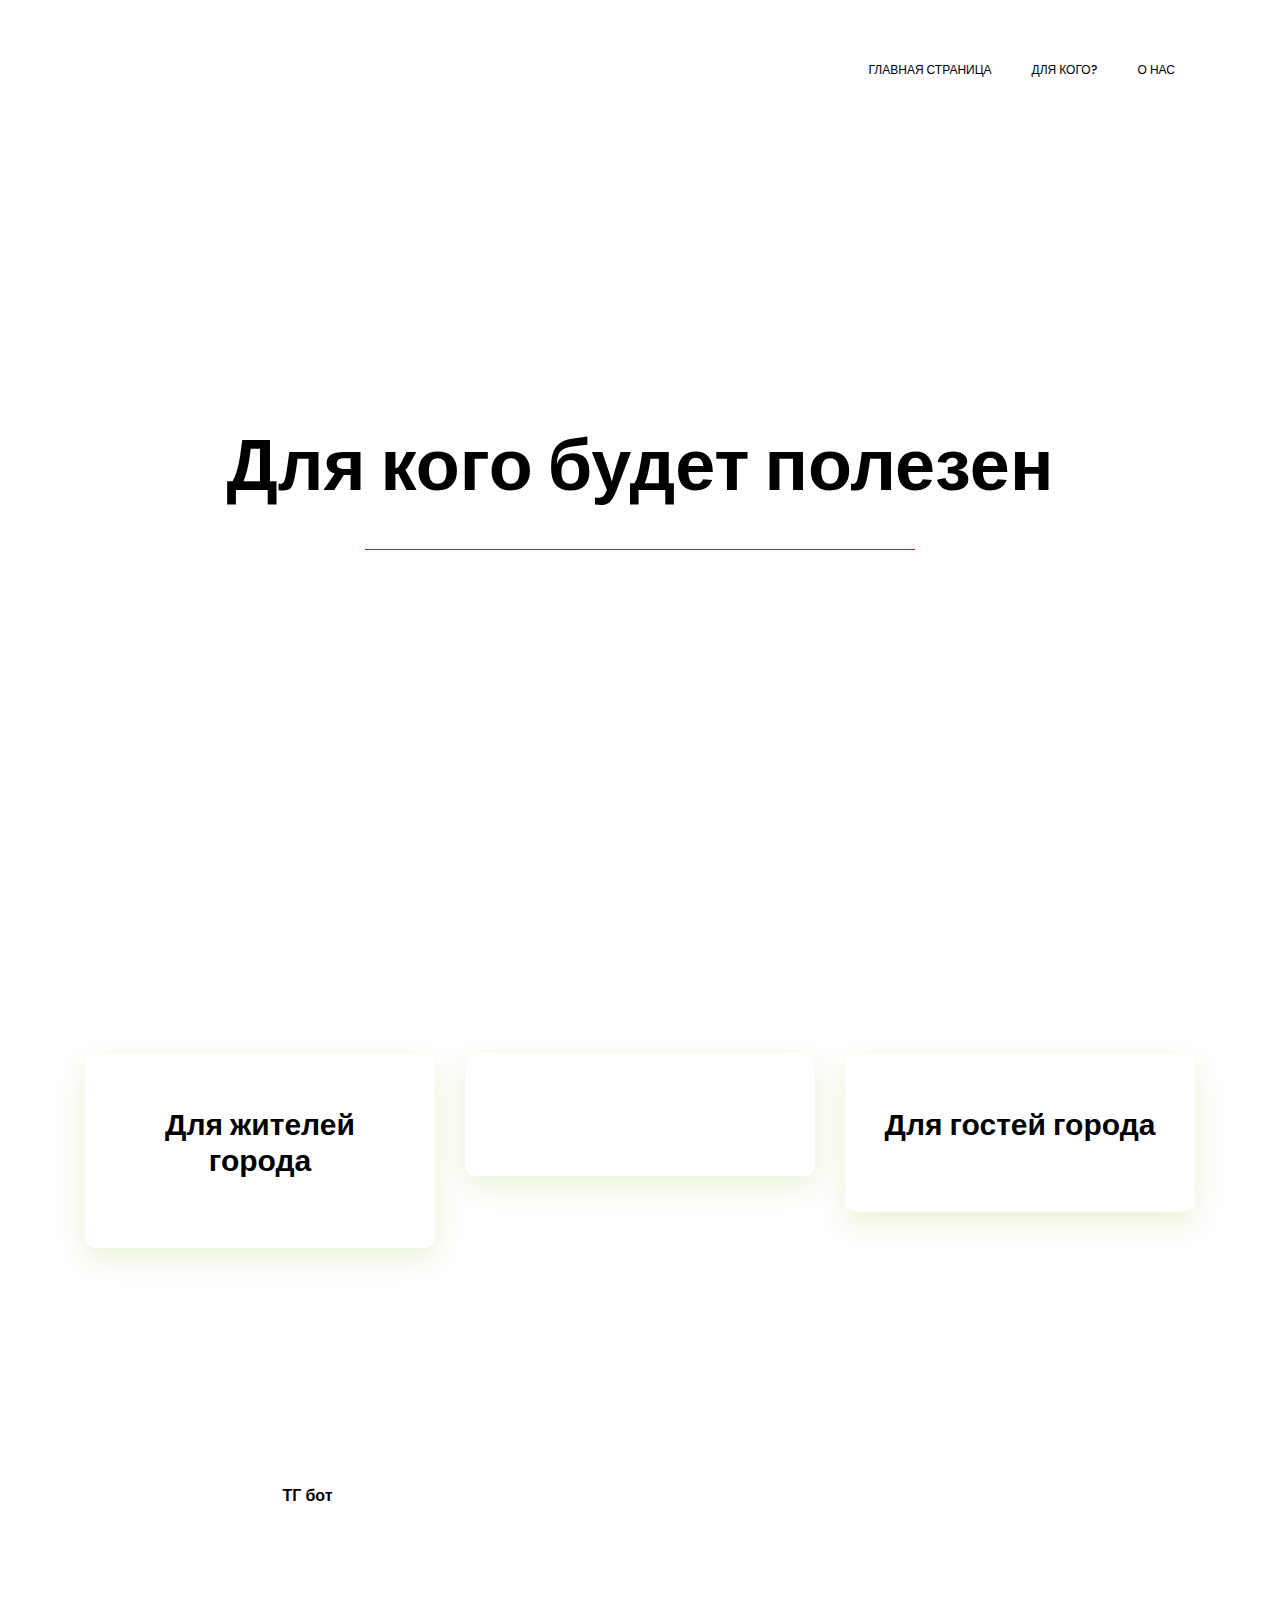
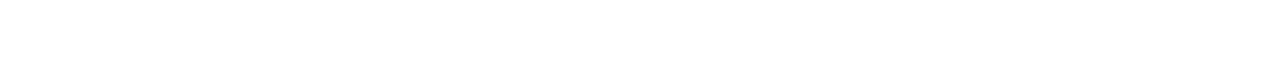
==== index2.html @ b38f9124 "Add files via upload" ====
<!DOCTYPE html>
	<html lang="zxx" class="no-js">
	<head>
		<meta name="viewport" content="width=device-width, initial-scale=1, shrink-to-fit=no">
		<link rel="shortcut icon" href="img/">
		<meta name="author" content="">
		<meta name="description" content="">
		<meta name="keywords" content="">
		<meta charset="UTF-8">
		<title></title>

		<link href="https://fonts.googleapis.com/css?family=Poppins:100,200,400,300,500,600,700" rel="stylesheet">
			<link rel="stylesheet" href="css/linearicons.css">
			<link rel="stylesheet" href="css/font-awesome.min.css">
			<link rel="stylesheet" href="css/bootstrap.css">
			<link rel="stylesheet" href="css/magnific-popup.css">
			<link rel="stylesheet" href="css/nice-select.css">					
			<link rel="stylesheet" href="css/animate.min.css">
			<link rel="stylesheet" href="css/owl.carousel.css">
			<link rel="stylesheet" href="css/main2.css">
		</head>
		
		<body>
			<div class="protfolio-wrap">

			<header class="default-header">
				<nav class="navbar navbar-expand-lg  navbar-light">
					<div class="container">
						  <h1></h1>
						  <button class="navbar-toggler" type="button" data-toggle="collapse" data-target="#navbarSupportedContent" aria-controls="navbarSupportedContent" aria-expanded="false" aria-label="Toggle navigation">
						    <span class="text-white lnr lnr-menu"></span>
						  </button>

						  <div class="collapse navbar-collapse justify-content-end align-items-center" id="navbarSupportedContent">
						    <ul class="navbar-nav">
								<li><a href="index.html">Главная страница</a></li>
								<li><a href="index2.html">Для кого?</a></li>
								<li><a href="index3.html">О нас</a></li>
						    </ul>
						  </div>						
					</div>
				</nav>
			</header>
				<section class="banner-area relative" id="home">	
					<div class="overlay overlay-bg"></div>
					<div class="container">
						<div class="row fullscreen d-flex align-items-center justify-content-center">
							<div class="banner-content col-lg-10">
								<h1>Для кого будет полезен</h1>
								<hr width="550px" color="text-white">
							</div>											
						</div>
					</div>
				</section>

				<section class="service-area section-gap relative" id="service">
					<div class="container"></div>	
				</section>

				<section class="services-area pb-100" >
					<div class="container">
						<div class="row">
							<div class="col-lg-4">
								<div class="single-service">
									<img class="img-fluid" src="img/" alt="">
									<h2>Для жителей города</h2><br>
									<p></p>
								</div>
							</div>
							<div class="col-lg-4">
								<div class="single-service">
									<img class="img-fluid" src="img/" alt="">
									<h2></h2><br>
									<p></p>
								</div>
							</div>
							<div class="col-lg-4">
								<div class="single-service">
									<img class="img-fluid" src="img/" alt="">
									<h2>Для гостей города</h2><br>
									<p></p>
								</div>
							</div>														
						</div>
					</div>	
				</section>

				<footer class="footer-area section-gap">
					<div class="container">
						<div class="row">
							<div class="col-lg-5 col-md-6 col-sm-6">
								<div class="single-footer-widget">
									<p></p><br>
									<h5><a href="">ТГ бот</a></h5>
								</div>
							</div>						
						</div>
					</div>
				</footer>	

			</div>
			<script src="js/vendor/jquery-2.2.4.min.js"></script>
			<script src="https://cdnjs.cloudflare.com/ajax/libs/popper.js/1.12.9/umd/popper.min.js" integrity="sha384-ApNbgh9B+Y1QKtv3Rn7W3mgPxhU9K/ScQsAP7hUibX39j7fakFPskvXusvfa0b4Q" crossorigin="anonymous"></script>
			<script src="js/vendor/bootstrap.min.js"></script>			
  			<script src="js/easing.min.js"></script>			
			<script src="js/jquery.ajaxchimp.min.js"></script>
			<script src="js/jquery.magnific-popup.min.js"></script>	
			<script src="js/owl.carousel.min.js"></script>			
			<script src="js/jquery.sticky.js"></script>			
			<script src="js/jquery.nice-select.min.js"></script>			
			<script src="js/parallax.min.js"></script>	
			<script src="js/mail-script.js"></script>
			<script src="js/isotope.pkgd.min.js"></script>	
			<script src="js/main.js"></script>	
		</body>
	</html>
---- css/linearicons.css ----
@font-face {
	font-family: 'Linearicons-Free';
	src:url('../fonts/Linearicons-Free.eot?w118d');
	src:url('../fonts/Linearicons-Free.eot?#iefixw118d') format('embedded-opentype'),
		url('../fonts/Linearicons-Free.woff2?w118d') format('woff2'),
		url('../fonts/Linearicons-Free.woff?w118d') format('woff'),
		url('../fonts/Linearicons-Free.ttf?w118d') format('truetype'),
		url('../fonts/Linearicons-Free.svg?w118d#Linearicons-Free') format('svg');
	font-weight: normal;
	font-style: normal;
}

.lnr {
	font-family: 'Linearicons-Free';
	speak: none;
	font-style: normal;
	font-weight: normal;
	font-variant: normal;
	text-transform: none;
	line-height: 1;

	/* Better Font Rendering =========== */
	-webkit-font-smoothing: antialiased;
	-moz-osx-font-smoothing: grayscale;
}

.lnr-home:before {
	content: "\e800";
}
.lnr-apartment:before {
	content: "\e801";
}
.lnr-pencil:before {
	content: "\e802";
}
.lnr-magic-wand:before {
	content: "\e803";
}
.lnr-drop:before {
	content: "\e804";
}
.lnr-lighter:before {
	content: "\e805";
}
.lnr-poop:before {
	content: "\e806";
}
.lnr-sun:before {
	content: "\e807";
}
.lnr-moon:before {
	content: "\e808";
}
.lnr-cloud:before {
	content: "\e809";
}
.lnr-cloud-upload:before {
	content: "\e80a";
}
.lnr-cloud-download:before {
	content: "\e80b";
}
.lnr-cloud-sync:before {
	content: "\e80c";
}
.lnr-cloud-check:before {
	content: "\e80d";
}
.lnr-database:before {
	content: "\e80e";
}
.lnr-lock:before {
	content: "\e80f";
}
.lnr-cog:before {
	content: "\e810";
}
.lnr-trash:before {
	content: "\e811";
}
.lnr-dice:before {
	content: "\e812";
}
.lnr-heart:before {
	content: "\e813";
}
.lnr-star:before {
	content: "\e814";
}
.lnr-star-half:before {
	content: "\e815";
}
.lnr-star-empty:before {
	content: "\e816";
}
.lnr-flag:before {
	content: "\e817";
}
.lnr-envelope:before {
	content: "\e818";
}
.lnr-paperclip:before {
	content: "\e819";
}
.lnr-inbox:before {
	content: "\e81a";
}
.lnr-eye:before {
	content: "\e81b";
}
.lnr-printer:before {
	content: "\e81c";
}
.lnr-file-empty:before {
	content: "\e81d";
}
.lnr-file-add:before {
	content: "\e81e";
}
.lnr-enter:before {
	content: "\e81f";
}
.lnr-exit:before {
	content: "\e820";
}
.lnr-graduation-hat:before {
	content: "\e821";
}
.lnr-license:before {
	content: "\e822";
}
.lnr-music-note:before {
	content: "\e823";
}
.lnr-film-play:before {
	content: "\e824";
}
.lnr-camera-video:before {
	content: "\e825";
}
.lnr-camera:before {
	content: "\e826";
}
.lnr-picture:before {
	content: "\e827";
}
.lnr-book:before {
	content: "\e828";
}
.lnr-bookmark:before {
	content: "\e829";
}
.lnr-user:before {
	content: "\e82a";
}
.lnr-users:before {
	content: "\e82b";
}
.lnr-shirt:before {
	content: "\e82c";
}
.lnr-store:before {
	content: "\e82d";
}
.lnr-cart:before {
	content: "\e82e";
}
.lnr-tag:before {
	content: "\e82f";
}
.lnr-phone-handset:before {
	content: "\e830";
}
.lnr-phone:before {
	content: "\e831";
}
.lnr-pushpin:before {
	content: "\e832";
}
.lnr-map-marker:before {
	content: "\e833";
}
.lnr-map:before {
	content: "\e834";
}
.lnr-location:before {
	content: "\e835";
}
.lnr-calendar-full:before {
	content: "\e836";
}
.lnr-keyboard:before {
	content: "\e837";
}
.lnr-spell-check:before {
	content: "\e838";
}
.lnr-screen:before {
	content: "\e839";
}
.lnr-smartphone:before {
	content: "\e83a";
}
.lnr-tablet:before {
	content: "\e83b";
}
.lnr-laptop:before {
	content: "\e83c";
}
.lnr-laptop-phone:before {
	content: "\e83d";
}
.lnr-power-switch:before {
	content: "\e83e";
}
.lnr-bubble:before {
	content: "\e83f";
}
.lnr-heart-pulse:before {
	content: "\e840";
}
.lnr-construction:before {
	content: "\e841";
}
.lnr-pie-chart:before {
	content: "\e842";
}
.lnr-chart-bars:before {
	content: "\e843";
}
.lnr-gift:before {
	content: "\e844";
}
.lnr-diamond:before {
	content: "\e845";
}
.lnr-linearicons:before {
	content: "\e846";
}
.lnr-dinner:before {
	content: "\e847";
}
.lnr-coffee-cup:before {
	content: "\e848";
}
.lnr-leaf:before {
	content: "\e849";
}
.lnr-paw:before {
	content: "\e84a";
}
.lnr-rocket:before {
	content: "\e84b";
}
.lnr-briefcase:before {
	content: "\e84c";
}
.lnr-bus:before {
	content: "\e84d";
}
.lnr-car:before {
	content: "\e84e";
}
.lnr-train:before {
	content: "\e84f";
}
.lnr-bicycle:before {
	content: "\e850";
}
.lnr-wheelchair:before {
	content: "\e851";
}
.lnr-select:before {
	content: "\e852";
}
.lnr-earth:before {
	content: "\e853";
}
.lnr-smile:before {
	content: "\e854";
}
.lnr-sad:before {
	content: "\e855";
}
.lnr-neutral:before {
	content: "\e856";
}
.lnr-mustache:before {
	content: "\e857";
}
.lnr-alarm:before {
	content: "\e858";
}
.lnr-bullhorn:before {
	content: "\e859";
}
.lnr-volume-high:before {
	content: "\e85a";
}
.lnr-volume-medium:before {
	content: "\e85b";
}
.lnr-volume-low:before {
	content: "\e85c";
}
.lnr-volume:before {
	content: "\e85d";
}
.lnr-mic:before {
	content: "\e85e";
}
.lnr-hourglass:before {
	content: "\e85f";
}
.lnr-undo:before {
	content: "\e860";
}
.lnr-redo:before {
	content: "\e861";
}
.lnr-sync:before {
	content: "\e862";
}
.lnr-history:before {
	content: "\e863";
}
.lnr-clock:before {
	content: "\e864";
}
.lnr-download:before {
	content: "\e865";
}
.lnr-upload:before {
	content: "\e866";
}
.lnr-enter-down:before {
	content: "\e867";
}
.lnr-exit-up:before {
	content: "\e868";
}
.lnr-bug:before {
	content: "\e869";
}
.lnr-code:before {
	content: "\e86a";
}
.lnr-link:before {
	content: "\e86b";
}
.lnr-unlink:before {
	content: "\e86c";
}
.lnr-thumbs-up:before {
	content: "\e86d";
}
.lnr-thumbs-down:before {
	content: "\e86e";
}
.lnr-magnifier:before {
	content: "\e86f";
}
.lnr-cross:before {
	content: "\e870";
}
.lnr-menu:before {
	content: "\e871";
}
.lnr-list:before {
	content: "\e872";
}
.lnr-chevron-up:before {
	content: "\e873";
}
.lnr-chevron-down:before {
	content: "\e874";
}
.lnr-chevron-left:before {
	content: "\e875";
}
.lnr-chevron-right:before {
	content: "\e876";
}
.lnr-arrow-up:before {
	content: "\e877";
}
.lnr-arrow-down:before {
	content: "\e878";
}
.lnr-arrow-left:before {
	content: "\e879";
}
.lnr-arrow-right:before {
	content: "\e87a";
}
.lnr-move:before {
	content: "\e87b";
}
.lnr-warning:before {
	content: "\e87c";
}
.lnr-question-circle:before {
	content: "\e87d";
}
.lnr-menu-circle:before {
	content: "\e87e";
}
.lnr-checkmark-circle:before {
	content: "\e87f";
}
.lnr-cross-circle:before {
	content: "\e880";
}
.lnr-plus-circle:before {
	content: "\e881";
}
.lnr-circle-minus:before {
	content: "\e882";
}
.lnr-arrow-up-circle:before {
	content: "\e883";
}
.lnr-arrow-down-circle:before {
	content: "\e884";
}
.lnr-arrow-left-circle:before {
	content: "\e885";
}
.lnr-arrow-right-circle:before {
	content: "\e886";
}
.lnr-chevron-up-circle:before {
	content: "\e887";
}
.lnr-chevron-down-circle:before {
	content: "\e888";
}
.lnr-chevron-left-circle:before {
	content: "\e889";
}
.lnr-chevron-right-circle:before {
	content: "\e88a";
}
.lnr-crop:before {
	content: "\e88b";
}
.lnr-frame-expand:before {
	content: "\e88c";
}
.lnr-frame-contract:before {
	content: "\e88d";
}
.lnr-layers:before {
	content: "\e88e";
}
.lnr-funnel:before {
	content: "\e88f";
}
.lnr-text-format:before {
	content: "\e890";
}
.lnr-text-format-remove:before {
	content: "\e891";
}
.lnr-text-size:before {
	content: "\e892";
}
.lnr-bold:before {
	content: "\e893";
}
.lnr-italic:before {
	content: "\e894";
}
.lnr-underline:before {
	content: "\e895";
}
.lnr-strikethrough:before {
	content: "\e896";
}
.lnr-highlight:before {
	content: "\e897";
}
.lnr-text-align-left:before {
	content: "\e898";
}
.lnr-text-align-center:before {
	content: "\e899";
}
.lnr-text-align-right:before {
	content: "\e89a";
}
.lnr-text-align-justify:before {
	content: "\e89b";
}
.lnr-line-spacing:before {
	content: "\e89c";
}
.lnr-indent-increase:before {
	content: "\e89d";
}
.lnr-indent-decrease:before {
	content: "\e89e";
}
.lnr-pilcrow:before {
	content: "\e89f";
}
.lnr-direction-ltr:before {
	content: "\e8a0";
}
.lnr-direction-rtl:before {
	content: "\e8a1";
}
.lnr-page-break:before {
	content: "\e8a2";
}
.lnr-sort-alpha-asc:before {
	content: "\e8a3";
}
.lnr-sort-amount-asc:before {
	content: "\e8a4";
}
.lnr-hand:before {
	content: "\e8a5";
}
.lnr-pointer-up:before {
	content: "\e8a6";
}
.lnr-pointer-right:before {
	content: "\e8a7";
}
.lnr-pointer-down:before {
	content: "\e8a8";
}
.lnr-pointer-left:before {
	content: "\e8a9";
}
---- css/nice-select.css ----
.nice-select {
  -webkit-tap-highlight-color: transparent;
  background-color: #fff;
  border-radius: 5px;
  border: solid 1px #e8e8e8;
  box-sizing: border-box;
  clear: both;
  cursor: pointer;
  display: block;
  float: left;
  font-family: inherit;
  font-size: 14px;
  font-weight: normal;
  height: 42px;
  line-height: 40px;
  outline: none;
  padding-left: 18px;
  padding-right: 30px;
  position: relative;
  text-align: left !important;
  -webkit-transition: all 0.2s ease-in-out;
  transition: all 0.2s ease-in-out;
  -webkit-user-select: none;
     -moz-user-select: none;
      -ms-user-select: none;
          user-select: none;
  white-space: nowrap;
  width: auto; }
  .nice-select:hover {
    border-color: #dbdbdb; }
  .nice-select:active, .nice-select.open, .nice-select:focus {
    border-color: #999; }
  .nice-select:after {
    border-bottom: 2px solid #999;
    border-right: 2px solid #999;
    content: '';
    display: block;
    height: 5px;
    margin-top: -4px;
    pointer-events: none;
    position: absolute;
    right: 12px;
    top: 50%;
    -webkit-transform-origin: 66% 66%;
        -ms-transform-origin: 66% 66%;
            transform-origin: 66% 66%;
    -webkit-transform: rotate(45deg);
        -ms-transform: rotate(45deg);
            transform: rotate(45deg);
    -webkit-transition: all 0.15s ease-in-out;
    transition: all 0.15s ease-in-out;
    width: 5px; }
  .nice-select.open:after {
    -webkit-transform: rotate(-135deg);
        -ms-transform: rotate(-135deg);
            transform: rotate(-135deg); }
  .nice-select.open .list {
    opacity: 1;
    pointer-events: auto;
    -webkit-transform: scale(1) translateY(0);
        -ms-transform: scale(1) translateY(0);
            transform: scale(1) translateY(0); }
  .nice-select.disabled {
    border-color: #ededed;
    color: #999;
    pointer-events: none; }
    .nice-select.disabled:after {
      border-color: #cccccc; }
  .nice-select.wide {
    width: 100%; }
    .nice-select.wide .list {
      left: 0 !important;
      right: 0 !important; }
  .nice-select.right {
    float: right; }
    .nice-select.right .list {
      left: auto;
      right: 0; }
  .nice-select.small {
    font-size: 12px;
    height: 36px;
    line-height: 34px; }
    .nice-select.small:after {
      height: 4px;
      width: 4px; }
    .nice-select.small .option {
      line-height: 34px;
      min-height: 34px; }
  .nice-select .list {
    background-color: #fff;
    border-radius: 5px;
    box-shadow: 0 0 0 1px rgba(68, 68, 68, 0.11);
    box-sizing: border-box;
    margin-top: 4px;
    opacity: 0;
    overflow: hidden;
    padding: 0;
    pointer-events: none;
    position: absolute;
    top: 100%;
    left: 0;
    -webkit-transform-origin: 50% 0;
        -ms-transform-origin: 50% 0;
            transform-origin: 50% 0;
    -webkit-transform: scale(0.75) translateY(-21px);
        -ms-transform: scale(0.75) translateY(-21px);
            transform: scale(0.75) translateY(-21px);
    -webkit-transition: all 0.2s cubic-bezier(0.5, 0, 0, 1.25), opacity 0.15s ease-out;
    transition: all 0.2s cubic-bezier(0.5, 0, 0, 1.25), opacity 0.15s ease-out;
    z-index: 9; }
    .nice-select .list:hover .option:not(:hover) {
      background-color: transparent !important; }
  .nice-select .option {
    cursor: pointer;
    font-weight: 400;
    line-height: 40px;
    list-style: none;
    min-height: 40px;
    outline: none;
    padding-left: 18px;
    padding-right: 29px;
    text-align: left;
    -webkit-transition: all 0.2s;
    transition: all 0.2s; }
    .nice-select .option:hover, .nice-select .option.focus, .nice-select .option.selected.focus {
      background-color: #f6f6f6; }
    .nice-select .option.selected {
      font-weight: bold; }
    .nice-select .option.disabled {
      background-color: transparent;
      color: #999;
      cursor: default; }

.no-csspointerevents .nice-select .list {
  display: none; }

.no-csspointerevents .nice-select.open .list {
  display: block; }
---- css/main2.css ----
::-moz-selection {
    /* Code for Firefox */
    background-color: #8ab92d;
    color: #fff;
  }
  
  ::selection {
    background-color: #8ab92d;
    color: #fff;
  }
  
  ::-webkit-input-placeholder {
    /* WebKit, Blink, Edge */
    color: #777777;
    font-weight: 300;
  }
  
  :-moz-placeholder {
    /* Mozilla Firefox 4 to 18 */
    color: #777777;
    opacity: 1;
    font-weight: 300;
  }
  
  ::-moz-placeholder {
    /* Mozilla Firefox 19+ */
    color: #777777;
    opacity: 1;
    font-weight: 300;
  }
  
  :-ms-input-placeholder {
    /* Internet Explorer 10-11 */
    color: #777777;
    font-weight: 300;
  }
  
  ::-ms-input-placeholder {
    /* Microsoft Edge */
    color: #777777;
    font-weight: 300;
  }
  
  body {
    color: #777777;
    font-family: "Poppins", sans-serif;
    font-size: 14px;
    font-weight: 300;
    line-height: 1.625em;
    position: relative;
  }
  
  ol, ul {
    margin: 0;
    padding: 0;
    list-style: none;
  }
  
  select {
    display: block;
  }
  
  figure {
    margin: 0;
  }
  
  a {
    -webkit-transition: all 0.3s ease 0s;
    -moz-transition: all 0.3s ease 0s;
    -o-transition: all 0.3s ease 0s;
    transition: all 0.3s ease 0s;
  }
  
  iframe {
    border: 0;
  }
  
  a, a:focus, a:hover {
    text-decoration: none;
    outline: 0;
  }
  
  .btn.active.focus,
  .btn.active:focus,
  .btn.focus,
  .btn.focus:active,
  .btn:active:focus,
  .btn:focus {
    text-decoration: none;
    outline: 0;
  }
  
  .card-panel {
    margin: 0;
    padding: 60px;
  }
  
  /**
   *  Typography
   *
   **/
  .btn i, .btn-large i, .btn-floating i, .btn-large i, .btn-flat i {
    font-size: 1em;
    line-height: inherit;
  }
  
  .gray-bg {
    background: #f9f9ff;
  }
  h1{
    font-family: "Poppins", sans-serif;
    color: #000000;
    line-height: 1.2em !important;
    margin-bottom: 0;
    margin-top: 0;
    font-weight: 600;
  }
  h2, h3,
  h4, h5, h6 {
    font-family: "Poppins", sans-serif;
    color: #000000;
    line-height: 1.2em !important;
    margin-bottom: 0;
    margin-top: 0;
    font-weight: 600;
  }
  
  .h1, .h2, .h3,
  .h4, .h5, .h6 {
    margin-bottom: 0;
    margin-top: 0;
    font-family: "Poppins", sans-serif;
    font-weight: 600;
    color: #222222;
  }
  
  h1, .h1 {
    font-size: 36px;
  }
  
  h2, .h2 {
    font-size: 30px;
  }
  
  h3, .h3 {
    font-size: 24px;
  }
  
  h4, .h4 {
    font-size: 18px;
  }
  
  h5, .h5 {
    font-size: 16px;
  }
  
  h6, .h6 {
    font-size: 14px;
    color: #222222;
  }
  
  td, th {
    border-radius: 0px;
  }
  
  /**
   * For modern browsers
   * 1. The space content is one way to avoid an Opera bug when the
   *    contenteditable attribute is included anywhere else in the document.
   *    Otherwise it causes space to appear at the top and bottom of elements
   *    that are clearfixed.
   * 2. The use of `table` rather than `block` is only necessary if using
   *    `:before` to contain the top-margins of child elements.
   */
  .clear::before, .clear::after {
    content: " ";
    display: table;
  }
  
  .clear::after {
    clear: both;
  }
  
  .fz-11 {
    font-size: 11px;
  }
  
  .fz-12 {
    font-size: 12px;
  }
  
  .fz-13 {
    font-size: 13px;
  }
  
  .fz-14 {
    font-size: 14px;
  }
  
  .fz-15 {
    font-size: 15px;
  }
  
  .fz-16 {
    font-size: 16px;
  }
  
  .fz-18 {
    font-size: 18px;
  }
  
  .fz-30 {
    font-size: 30px;
  }
  
  .fz-48 {
    font-size: 48px !important;
  }
  
  .fw100 {
    font-weight: 100;
  }
  
  .fw300 {
    font-weight: 300;
  }
  
  .fw400 {
    font-weight: 400 !important;
  }
  
  .fw500 {
    font-weight: 500;
  }
  
  .f700 {
    font-weight: 700;
  }
  
  .fsi {
    font-style: italic;
  }
  
  .mt-10 {
    margin-top: 10px;
  }
  
  .mt-15 {
    margin-top: 15px;
  }
  
  .mt-20 {
    margin-top: 20px;
  }
  
  .mt-25 {
    margin-top: 25px;
  }
  
  .mt-30 {
    margin-top: 30px;
  }
  
  .mt-35 {
    margin-top: 35px;
  }
  
  .mt-40 {
    margin-top: 40px;
  }
  
  .mt-50 {
    margin-top: 50px;
  }
  
  .mt-60 {
    margin-top: 60px;
  }
  
  .mt-70 {
    margin-top: 70px;
  }
  
  .mt-80 {
    margin-top: 80px;
  }
  
  .mt-100 {
    margin-top: 100px;
  }
  
  .mt-120 {
    margin-top: 120px;
  }
  
  .mt-150 {
    margin-top: 150px;
  }
  
  .ml-0 {
    margin-left: 0 !important;
  }
  
  .ml-5 {
    margin-left: 5px !important;
  }
  
  .ml-10 {
    margin-left: 10px;
  }
  
  .ml-15 {
    margin-left: 15px;
  }
  
  .ml-20 {
    margin-left: 20px;
  }
  
  .ml-30 {
    margin-left: 30px;
  }
  
  .ml-50 {
    margin-left: 50px;
  }
  
  .mr-0 {
    margin-right: 0 !important;
  }
  
  .mr-5 {
    margin-right: 5px !important;
  }
  
  .mr-15 {
    margin-right: 15px;
  }
  
  .mr-10 {
    margin-right: 10px;
  }
  
  .mr-20 {
    margin-right: 20px;
  }
  
  .mr-30 {
    margin-right: 30px;
  }
  
  .mr-50 {
    margin-right: 50px;
  }
  
  .mb-0 {
    margin-bottom: 0px;
  }
  
  .mb-0-i {
    margin-bottom: 0px !important;
  }
  
  .mb-5 {
    margin-bottom: 5px;
  }
  
  .mb-10 {
    color: #000;
    margin-bottom: 10px;
  }
  
  .mb-15 {
    margin-bottom: 15px;
  }
  
  .mb-20 {
    margin-bottom: 20px;
  }
  
  .mb-25 {
    margin-bottom: 25px;
  }
  
  .mb-30 {
    margin-bottom: 30px;
  }
  
  .mb-40 {
    margin-bottom: 40px;
  }
  
  .mb-50 {
    margin-bottom: 50px;
  }
  
  .mb-60 {
    margin-bottom: 60px;
  }
  
  .mb-70 {
    margin-bottom: 70px;
  }
  
  .mb-80 {
    margin-bottom: 80px;
  }
  
  .mb-90 {
    margin-bottom: 90px;
  }
  
  .mb-100 {
    margin-bottom: 100px;
  }
  
  .pt-0 {
    padding-top: 0px;
  }
  
  .pt-10 {
    padding-top: 10px;
  }
  
  .pt-15 {
    padding-top: 15px;
  }
  
  .pt-20 {
    padding-top: 20px;
  }
  
  .pt-25 {
    padding-top: 25px;
  }
  
  .pt-30 {
    padding-top: 30px;
  }
  
  .pt-40 {
    padding-top: 40px;
  }
  
  .pt-50 {
    padding-top: 50px;
  }
  
  .pt-60 {
    padding-top: 60px;
  }
  
  .pt-70 {
    padding-top: 70px;
  }
  
  .pt-80 {
    padding-top: 80px;
  }
  
  .pt-90 {
    padding-top: 90px;
  }
  
  .pt-100 {
    padding-top: 100px;
  }
  
  .pt-120 {
    padding-top: 120px;
  }
  
  .pt-150 {
    padding-top: 150px;
  }
  
  .pt-170 {
    padding-top: 170px;
  }
  
  .pb-0 {
    padding-bottom: 0px;
  }
  
  .pb-10 {
    padding-bottom: 10px;
  }
  
  .pb-15 {
    padding-bottom: 15px;
  }
  
  .pb-20 {
    padding-bottom: 20px;
  }
  
  .pb-25 {
    padding-bottom: 25px;
  }
  
  .pb-30 {
    padding-bottom: 30px;
  }
  
  .pb-40 {
    padding-bottom: 40px;
  }
  
  .pb-50 {
    padding-bottom: 50px;
  }
  
  .pb-60 {
    padding-bottom: 60px;
  }
  
  .pb-70 {
    padding-bottom: 70px;
  }
  
  .pb-80 {
    padding-bottom: 80px;
  }
  
  .pb-90 {
    padding-bottom: 90px;
  }
  
  .pb-100 {
    padding-bottom: 100px;
  }
  
  .pb-120 {
    padding-bottom: 120px;
  }
  
  .pb-150 {
    padding-bottom: 150px;
  }
  
  .pr-30 {
    padding-right: 30px;
  }
  
  .pl-30 {
    padding-left: 30px;
  }
  
  .pl-90 {
    padding-left: 90px;
  }
  
  .p-40 {
    padding: 40px;
  }
  
  .float-left {
    float: left;
  }
  
  .float-right {
    float: right;
  }
  
  .text-italic {
    font-style: italic;
  }
  
  .text-white {
    color: #fff;
  }
  
  .text-black {
    color: #000;
  }
  
  .transition {
    -webkit-transition: all 0.3s ease 0s;
    -moz-transition: all 0.3s ease 0s;
    -o-transition: all 0.3s ease 0s;
    transition: all 0.3s ease 0s;
  }
  
  .section-full {
    padding: 100px 0;
  }
  
  .section-half {
    padding: 75px 0;
  }
  
  .text-center {
    text-align: center;
  }
  
  .text-left {
    text-align: left;
  }
  
  .text-rigth {
    text-align: right;
  }
  
  .flex {
    display: -webkit-box;
    display: -webkit-flex;
    display: -moz-flex;
    display: -ms-flexbox;
    display: flex;
  }
  
  .inline-flex {
    display: -webkit-inline-box;
    display: -webkit-inline-flex;
    display: -moz-inline-flex;
    display: -ms-inline-flexbox;
    display: inline-flex;
  }
  
  .flex-grow {
    -webkit-box-flex: 1;
    -webkit-flex-grow: 1;
    -moz-flex-grow: 1;
    -ms-flex-positive: 1;
    flex-grow: 1;
  }
  
  .flex-wrap {
    -webkit-flex-wrap: wrap;
    -moz-flex-wrap: wrap;
    -ms-flex-wrap: wrap;
    flex-wrap: wrap;
  }
  
  .flex-left {
    -webkit-box-pack: start;
    -ms-flex-pack: start;
    -webkit-justify-content: flex-start;
    -moz-justify-content: flex-start;
    justify-content: flex-start;
  }
  
  .flex-middle {
    -webkit-box-align: center;
    -ms-flex-align: center;
    -webkit-align-items: center;
    -moz-align-items: center;
    align-items: center;
  }
  
  .flex-right {
    -webkit-box-pack: end;
    -ms-flex-pack: end;
    -webkit-justify-content: flex-end;
    -moz-justify-content: flex-end;
    justify-content: flex-end;
  }
  
  .flex-top {
    -webkit-align-self: flex-start;
    -moz-align-self: flex-start;
    -ms-flex-item-align: start;
    align-self: flex-start;
  }
  
  .flex-center {
    -webkit-box-pack: center;
    -ms-flex-pack: center;
    -webkit-justify-content: center;
    -moz-justify-content: center;
    justify-content: center;
  }
  
  .flex-bottom {
    -webkit-align-self: flex-end;
    -moz-align-self: flex-end;
    -ms-flex-item-align: end;
    align-self: flex-end;
  }
  
  .space-between {
    -webkit-box-pack: justify;
    -ms-flex-pack: justify;
    -webkit-justify-content: space-between;
    -moz-justify-content: space-between;
    justify-content: space-between;
  }
  
  .space-around {
    -ms-flex-pack: distribute;
    -webkit-justify-content: space-around;
    -moz-justify-content: space-around;
    justify-content: space-around;
  }
  
  .flex-column {
    -webkit-box-direction: normal;
    -webkit-box-orient: vertical;
    -webkit-flex-direction: column;
    -moz-flex-direction: column;
    -ms-flex-direction: column;
    flex-direction: column;
  }
  
  .flex-cell {
    display: -webkit-box;
    display: -webkit-flex;
    display: -moz-flex;
    display: -ms-flexbox;
    display: flex;
    -webkit-box-flex: 1;
    -webkit-flex-grow: 1;
    -moz-flex-grow: 1;
    -ms-flex-positive: 1;
    flex-grow: 1;
  }
  
  .display-table {
    display: table;
  }
  
  .light {
    color: #fff;
  }
  
  .dark {
    color: #222;
  }
  
  .relative {
    position: relative;
  }
  
  .overflow-hidden {
    overflow: hidden;
  }
  
  .overlay {
    position: absolute;
    left: 0;
    right: 0;
    top: 0;
    bottom: 0;
  }
  
  .container.fullwidth {
    width: 100%;
  }
  
  .container.no-padding {
    padding-left: 0;
    padding-right: 0;
  }
  
  .no-padding {
    padding: 0;
  }
  
  .section-bg {
    background: #f9fafc;
  }
  
  @media (max-width: 767px) {
    .no-flex-xs {
      display: block !important;
    }
  }
  
  .row.no-margin {
    margin-left: 0;
    margin-right: 0;
  }
  
  .sample-text-area {
    background: #fff;
    padding: 100px 0 70px 0;
  }
  
  .text-heading {
    margin-bottom: 30px;
    font-size: 24px;
  }
  
  b, sup, sub, u, del {
    color: #8ab92d;
  }
  
  h1 {
    font-size: 36px;
  }
  
  h2 {
    font-size: 30px;
  }
  
  h3 {
    font-size: 24px;
  }
  
  h4 {
    font-size: 18px;
  }
  
  h5 {
    font-size: 16px;
  }
  
  h6 {
    font-size: 18px;
  }
  
  h1, h2, h3, h4, h5, h6 {
    line-height: 1.5em;
  }
  
  .typography h1, .typography h2, .typography h3, .typography h4, .typography h5, .typography h6 {
    color: #777777;
  }
  
  .button-area {
    background: #fff;
  }
  
  .button-area .border-top-generic {
    padding: 70px 15px;
    border-top: 1px dotted #eee;
  }
  
  .button-group-area .genric-btn {
    margin-right: 10px;
    margin-top: 10px;
  }
  
  .button-group-area .genric-btn:last-child {
    margin-right: 0;
  }
  
  .genric-btn {
    display: inline-block;
    outline: none;
    line-height: 40px;
    padding: 0 30px;
    font-size: .8em;
    text-align: center;
    text-decoration: none;
    font-weight: 500;
    cursor: pointer;
    -webkit-transition: all 0.3s ease 0s;
    -moz-transition: all 0.3s ease 0s;
    -o-transition: all 0.3s ease 0s;
    transition: all 0.3s ease 0s;
  }
  
  .genric-btn:focus {
    outline: none;
  }
  
  .genric-btn.e-large {
    padding: 0 40px;
    line-height: 50px;
  }
  
  .genric-btn.large {
    line-height: 45px;
  }
  
  .genric-btn.medium {
    line-height: 30px;
  }
  
  .genric-btn.small {
    line-height: 25px;
  }
  
  .genric-btn.radius {
    border-radius: 3px;
  }
  
  .genric-btn.circle {
    border-radius: 20px;
  }
  
  .genric-btn.arrow {
    display: -webkit-inline-box;
    display: -ms-inline-flexbox;
    display: inline-flex;
    -webkit-box-align: center;
    -ms-flex-align: center;
    align-items: center;
  }
  
  .genric-btn.arrow span {
    margin-left: 10px;
  }
  
  .genric-btn.default {
    color: #222222;
    background: #f9f9ff;
    border: 1px solid transparent;
  }
  
  .genric-btn.default:hover {
    border: 1px solid #f9f9ff;
    background: #fff;
  }
  
  .genric-btn.default-border {
    border: 1px solid #f9f9ff;
    background: #fff;
  }
  
  .genric-btn.default-border:hover {
    color: #222222;
    background: #f9f9ff;
    border: 1px solid transparent;
  }
  
  .genric-btn.primary {
    color: #fff;
    background: #8ab92d;
    border: 1px solid transparent;
  }
  
  .genric-btn.primary:hover {
    color: #8ab92d;
    border: 1px solid #8ab92d;
    background: #fff;
  }
  
  .genric-btn.primary-border {
    color: #8ab92d;
    border: 1px solid #8ab92d;
    background: #fff;
  }
  
  .genric-btn.primary-border:hover {
    color: #fff;
    background: #8ab92d;
    border: 1px solid transparent;
  }
  
  .genric-btn.success {
    color: #fff;
    background: #4cd3e3;
    border: 1px solid transparent;
  }
  
  .genric-btn.success:hover {
    color: #4cd3e3;
    border: 1px solid #4cd3e3;
    background: #fff;
  }
  
  .genric-btn.success-border {
    color: #4cd3e3;
    border: 1px solid #4cd3e3;
    background: #fff;
  }
  
  .genric-btn.success-border:hover {
    color: #fff;
    background: #4cd3e3;
    border: 1px solid transparent;
  }
  
  .genric-btn.info {
    color: #fff;
    background: #38a4ff;
    border: 1px solid transparent;
  }
  
  .genric-btn.info:hover {
    color: #38a4ff;
    border: 1px solid #38a4ff;
    background: #fff;
  }
  
  .genric-btn.info-border {
    color: #38a4ff;
    border: 1px solid #38a4ff;
    background: #fff;
  }
  
  .genric-btn.info-border:hover {
    color: #fff;
    background: #38a4ff;
    border: 1px solid transparent;
  }
  
  .genric-btn.warning {
    color: #fff;
    background: #f4e700;
    border: 1px solid transparent;
  }
  
  .genric-btn.warning:hover {
    color: #f4e700;
    border: 1px solid #f4e700;
    background: #fff;
  }
  
  .genric-btn.warning-border {
    color: #f4e700;
    border: 1px solid #f4e700;
    background: #fff;
  }
  
  .genric-btn.warning-border:hover {
    color: #fff;
    background: #f4e700;
    border: 1px solid transparent;
  }
  
  .genric-btn.danger {
    color: #fff;
    background: #f44a40;
    border: 1px solid transparent;
  }
  
  .genric-btn.danger:hover {
    color: #f44a40;
    border: 1px solid #f44a40;
    background: #fff;
  }
  
  .genric-btn.danger-border {
    color: #f44a40;
    border: 1px solid #f44a40;
    background: #fff;
  }
  
  .genric-btn.danger-border:hover {
    color: #fff;
    background: #f44a40;
    border: 1px solid transparent;
  }
  
  .genric-btn.link {
    color: #222222;
    background: #f9f9ff;
    text-decoration: underline;
    border: 1px solid transparent;
  }
  
  .genric-btn.link:hover {
    color: #222222;
    border: 1px solid #f9f9ff;
    background: #fff;
  }
  
  .genric-btn.link-border {
    color: #222222;
    border: 1px solid #f9f9ff;
    background: #fff;
    text-decoration: underline;
  }
  
  .genric-btn.link-border:hover {
    color: #222222;
    background: #f9f9ff;
    border: 1px solid transparent;
  }
  
  .genric-btn.disable {
    color: #222222, 0.3;
    background: #f9f9ff;
    border: 1px solid transparent;
    cursor: not-allowed;
  }
  
  .generic-blockquote {
    padding: 30px 50px 30px 30px;
    background: #f9f9ff;
    border-left: 2px solid #5f5f5f;
  }
  
  @media (max-width: 990px) {
    .progress-table-wrap {
      overflow-x: scroll;
    }
  }
  
  .progress-table {
    background: #f9f9ff;
    padding: 15px 0px 30px 0px;
    min-width: 800px;
  }
  
  .progress-table .serial {
    width: 11.83%;
    padding-left: 30px;
  }
  
  .progress-table .country {
    width: 28.07%;
  }
  
  .progress-table .visit {
    width: 19.74%;
  }
  
  .progress-table .percentage {
    width: 40.36%;
    padding-right: 50px;
  }
  
  .progress-table .table-head {
    display: flex;
  }
  
  .progress-table .table-head .serial, .progress-table .table-head .country, .progress-table .table-head .visit, .progress-table .table-head .percentage {
    color: #222222;
    line-height: 40px;
    text-transform: uppercase;
    font-weight: 500;
  }
  
  .progress-table .table-row {
    padding: 15px 0;
    border-top: 1px solid #edf3fd;
    display: flex;
  }
  
  .progress-table .table-row .serial, .progress-table .table-row .country, .progress-table .table-row .visit, .progress-table .table-row .percentage {
    display: flex;
    align-items: center;
  }
  
  .progress-table .table-row .country img {
    margin-right: 15px;
  }
  
  .progress-table .table-row .percentage .progress {
    width: 80%;
    border-radius: 0px;
    background: transparent;
  }
  
  .progress-table .table-row .percentage .progress .progress-bar {
    height: 5px;
    line-height: 5px;
  }
  
  .progress-table .table-row .percentage .progress .progress-bar.color-1 {
    background-color: #6382e6;
  }
  
  .progress-table .table-row .percentage .progress .progress-bar.color-2 {
    background-color: #e66686;
  }
  
  .progress-table .table-row .percentage .progress .progress-bar.color-3 {
    background-color: #f09359;
  }
  
  .progress-table .table-row .percentage .progress .progress-bar.color-4 {
    background-color: #73fbaf;
  }
  
  .progress-table .table-row .percentage .progress .progress-bar.color-5 {
    background-color: #73fbaf;
  }
  
  .progress-table .table-row .percentage .progress .progress-bar.color-6 {
    background-color: #6382e6;
  }
  
  .progress-table .table-row .percentage .progress .progress-bar.color-7 {
    background-color: #a367e7;
  }
  
  .progress-table .table-row .percentage .progress .progress-bar.color-8 {
    background-color: #e66686;
  }
  
  .single-gallery-image {
    margin-top: 30px;
    background-repeat: no-repeat !important;
    background-position: center center !important;
    background-size: cover !important;
    height: 200px;
  }
  
  .list-style {
    width: 14px;
    height: 14px;
  }
  
  .unordered-list li {
    position: relative;
    padding-left: 30px;
    line-height: 1.82em !important;
  }
  
  .unordered-list li:before {
    content: "";
    position: absolute;
    width: 14px;
    height: 14px;
    border: 3px solid #383837;
    background: #fff;
    top: 4px;
    left: 0;
    border-radius: 50%;
  }
  
  .ordered-list {
    margin-left: 30px;
  }
  
  .ordered-list li {
    list-style-type: decimal-leading-zero;
    color: #4d4e4d;
    font-weight: 500;
    line-height: 1.82em !important;
  }
  
  .ordered-list li span {
    font-weight: 300;
    color: #777777;
  }
  
  .ordered-list-alpha li {
    margin-left: 30px;
    list-style-type: lower-alpha;
    color: #4f4f4f;
    font-weight: 500;
    line-height: 1.82em !important;
  }
  
  .ordered-list-alpha li span {
    font-weight: 300;
    color: #777777;
  }
  
  .ordered-list-roman li {
    margin-left: 30px;
    list-style-type: lower-roman;
    color: #515151;
    font-weight: 500;
    line-height: 1.82em !important;
  }
  
  .ordered-list-roman li span {
    font-weight: 300;
    color: #777777;
  }
  
  .single-input {
    display: block;
    width: 100%;
    line-height: 40px;
    border: none;
    outline: none;
    background: #f9f9ff;
    padding: 0 20px;
  }
  
  .single-input:focus {
    outline: none;
  }
  
  .input-group-icon {
    position: relative;
  }
  
  .input-group-icon .icon {
    position: absolute;
    left: 20px;
    top: 0;
    line-height: 40px;
    z-index: 3;
  }
  
  .input-group-icon .icon i {
    color: #797979;
  }
  
  .input-group-icon .single-input {
    padding-left: 45px;
  }
  
  .single-textarea {
    display: block;
    width: 100%;
    line-height: 40px;
    border: none;
    outline: none;
    background: #f9f9ff;
    padding: 0 20px;
    height: 100px;
    resize: none;
  }
  
  .single-textarea:focus {
    outline: none;
  }
  
  .single-input-primary {
    display: block;
    width: 100%;
    line-height: 40px;
    border: 1px solid transparent;
    outline: none;
    background: #f9f9ff;
    padding: 0 20px;
  }
  
  .single-input-primary:focus {
    outline: none;
    border: 1px solid #8ab92d;
  }
  
  .single-input-accent {
    display: block;
    width: 100%;
    line-height: 40px;
    border: 1px solid transparent;
    outline: none;
    background: #f9f9ff;
    padding: 0 20px;
  }
  
  .single-input-accent:focus {
    outline: none;
    border: 1px solid #eb6b55;
  }
  
  .single-input-secondary {
    display: block;
    width: 100%;
    line-height: 40px;
    border: 1px solid transparent;
    outline: none;
    background: #f9f9ff;
    padding: 0 20px;
  }
  
  .single-input-secondary:focus {
    outline: none;
    border: 1px solid #f09359;
  }
  
  .default-switch {
    width: 35px;
    height: 17px;
    border-radius: 8.5px;
    background: #f9f9ff;
    position: relative;
    cursor: pointer;
  }
  
  .default-switch input {
    position: absolute;
    left: 0;
    top: 0;
    right: 0;
    bottom: 0;
    width: 100%;
    height: 100%;
    opacity: 0;
    cursor: pointer;
  }
  
  .default-switch input + label {
    position: absolute;
    top: 1px;
    left: 1px;
    width: 15px;
    height: 15px;
    border-radius: 50%;
    background: #6c6c6c;
    -webkit-transition: all 0.2s;
    -moz-transition: all 0.2s;
    -o-transition: all 0.2s;
    transition: all 0.2s;
    box-shadow: 0px 4px 5px 0px rgba(0, 0, 0, 0.2);
    cursor: pointer;
  }
  
  .default-switch input:checked + label {
    left: 19px;
  }
  
  .primary-switch {
    width: 35px;
    height: 17px;
    border-radius: 8.5px;
    background: #f9f9ff;
    position: relative;
    cursor: pointer;
  }
  
  .primary-switch input {
    position: absolute;
    left: 0;
    top: 0;
    right: 0;
    bottom: 0;
    width: 100%;
    height: 100%;
    opacity: 0;
  }
  
  .primary-switch input + label {
    position: absolute;
    left: 0;
    top: 0;
    right: 0;
    bottom: 0;
    width: 100%;
    height: 100%;
  }
  
  .primary-switch input + label:before {
    content: "";
    position: absolute;
    left: 0;
    top: 0;
    right: 0;
    bottom: 0;
    width: 100%;
    height: 100%;
    background: transparent;
    border-radius: 8.5px;
    cursor: pointer;
    -webkit-transition: all 0.2s;
    -moz-transition: all 0.2s;
    -o-transition: all 0.2s;
    transition: all 0.2s;
  }
  
  .primary-switch input + label:after {
    content: "";
    position: absolute;
    top: 1px;
    left: 1px;
    width: 15px;
    height: 15px;
    border-radius: 50%;
    background: #fff;
    -webkit-transition: all 0.2s;
    -moz-transition: all 0.2s;
    -o-transition: all 0.2s;
    transition: all 0.2s;
    box-shadow: 0px 4px 5px 0px rgba(0, 0, 0, 0.2);
    cursor: pointer;
  }
  
  .primary-switch input:checked + label:after {
    left: 19px;
  }
  
  .primary-switch input:checked + label:before {
    background: #686868;
  }
  
  .confirm-switch {
    width: 35px;
    height: 17px;
    border-radius: 8.5px;
    background: #f9f9ff;
    position: relative;
    cursor: pointer;
  }
  
  .confirm-switch input {
    position: absolute;
    left: 0;
    top: 0;
    right: 0;
    bottom: 0;
    width: 100%;
    height: 100%;
    opacity: 0;
  }
  
  .confirm-switch input + label {
    position: absolute;
    left: 0;
    top: 0;
    right: 0;
    bottom: 0;
    width: 100%;
    height: 100%;
  }
  
  .confirm-switch input + label:before {
    content: "";
    position: absolute;
    left: 0;
    top: 0;
    right: 0;
    bottom: 0;
    width: 100%;
    height: 100%;
    background: transparent;
    border-radius: 8.5px;
    -webkit-transition: all 0.2s;
    -moz-transition: all 0.2s;
    -o-transition: all 0.2s;
    transition: all 0.2s;
    cursor: pointer;
  }
  
  .confirm-switch input + label:after {
    content: "";
    position: absolute;
    top: 1px;
    left: 1px;
    width: 15px;
    height: 15px;
    border-radius: 50%;
    background: #fff;
    -webkit-transition: all 0.2s;
    -moz-transition: all 0.2s;
    -o-transition: all 0.2s;
    transition: all 0.2s;
    box-shadow: 0px 4px 5px 0px rgba(0, 0, 0, 0.2);
    cursor: pointer;
  }
  
  .confirm-switch input:checked + label:after {
    left: 19px;
  }
  
  .confirm-switch input:checked + label:before {
    background: #4cd3e3;
  }
  
  .primary-checkbox {
    width: 16px;
    height: 16px;
    border-radius: 3px;
    background: #f9f9ff;
    position: relative;
    cursor: pointer;
  }
  
  .primary-checkbox input {
    position: absolute;
    left: 0;
    top: 0;
    right: 0;
    bottom: 0;
    width: 100%;
    height: 100%;
    opacity: 0;
  }
  
  .primary-checkbox input + label {
    position: absolute;
    left: 0;
    top: 0;
    right: 0;
    bottom: 0;
    width: 100%;
    height: 100%;
    border-radius: 3px;
    cursor: pointer;
    border: 1px solid #f1f1f1;
  }
  
  .primary-checkbox input:checked + label {
    background: url(../img/elements/primary-check.png) no-repeat center center/cover;
    border: none;
  }
  
  .confirm-checkbox {
    width: 16px;
    height: 16px;
    border-radius: 3px;
    background: #f9f9ff;
    position: relative;
    cursor: pointer;
  }
  
  .confirm-checkbox input {
    position: absolute;
    left: 0;
    top: 0;
    right: 0;
    bottom: 0;
    width: 100%;
    height: 100%;
    opacity: 0;
  }
  
  .confirm-checkbox input + label {
    position: absolute;
    left: 0;
    top: 0;
    right: 0;
    bottom: 0;
    width: 100%;
    height: 100%;
    border-radius: 3px;
    cursor: pointer;
    border: 1px solid #f1f1f1;
  }
  
  .confirm-checkbox input:checked + label {
    background: url(../img/elements/success-check.png) no-repeat center center/cover;
    border: none;
  }
  
  .disabled-checkbox {
    width: 16px;
    height: 16px;
    border-radius: 3px;
    background: #f9f9ff;
    position: relative;
    cursor: pointer;
  }
  
  .disabled-checkbox input {
    position: absolute;
    left: 0;
    top: 0;
    right: 0;
    bottom: 0;
    width: 100%;
    height: 100%;
    opacity: 0;
  }
  
  .disabled-checkbox input + label {
    position: absolute;
    left: 0;
    top: 0;
    right: 0;
    bottom: 0;
    width: 100%;
    height: 100%;
    border-radius: 3px;
    cursor: pointer;
    border: 1px solid #f1f1f1;
  }
  
  .disabled-checkbox input:disabled {
    cursor: not-allowed;
    z-index: 3;
  }
  
  .disabled-checkbox input:checked + label {
    background: url(../img/elements/disabled-check.png) no-repeat center center/cover;
    border: none;
  }
  
  .primary-radio {
    width: 16px;
    height: 16px;
    border-radius: 8px;
    background: #f9f9ff;
    position: relative;
    cursor: pointer;
  }
  
  .primary-radio input {
    position: absolute;
    left: 0;
    top: 0;
    right: 0;
    bottom: 0;
    width: 100%;
    height: 100%;
    opacity: 0;
  }
  
  .primary-radio input + label {
    position: absolute;
    left: 0;
    top: 0;
    right: 0;
    bottom: 0;
    width: 100%;
    height: 100%;
    border-radius: 8px;
    cursor: pointer;
    border: 1px solid #f1f1f1;
  }
  
  .primary-radio input:checked + label {
    background: url(../img/elements/primary-radio.png) no-repeat center center/cover;
    border: none;
  }
  
  .confirm-radio {
    width: 16px;
    height: 16px;
    border-radius: 8px;
    background: #f9f9ff;
    position: relative;
    cursor: pointer;
  }
  
  .confirm-radio input {
    position: absolute;
    left: 0;
    top: 0;
    right: 0;
    bottom: 0;
    width: 100%;
    height: 100%;
    opacity: 0;
  }
  
  .confirm-radio input + label {
    position: absolute;
    left: 0;
    top: 0;
    right: 0;
    bottom: 0;
    width: 100%;
    height: 100%;
    border-radius: 8px;
    cursor: pointer;
    border: 1px solid #f1f1f1;
  }
  
  .confirm-radio input:checked + label {
    background: url(../img/elements/success-radio.png) no-repeat center center/cover;
    border: none;
  }
  
  .disabled-radio {
    width: 16px;
    height: 16px;
    border-radius: 8px;
    background: #f9f9ff;
    position: relative;
    cursor: pointer;
  }
  
  .disabled-radio input {
    position: absolute;
    left: 0;
    top: 0;
    right: 0;
    bottom: 0;
    width: 100%;
    height: 100%;
    opacity: 0;
  }
  
  .disabled-radio input + label {
    position: absolute;
    left: 0;
    top: 0;
    right: 0;
    bottom: 0;
    width: 100%;
    height: 100%;
    border-radius: 8px;
    cursor: pointer;
    border: 1px solid #f1f1f1;
  }
  
  .disabled-radio input:disabled {
    cursor: not-allowed;
    z-index: 3;
  }
  
  .disabled-radio input:checked + label {
    background: url(../img/elements/disabled-radio.png) no-repeat center center/cover;
    border: none;
  }
  
  .default-select {
    height: 40px;
  }
  
  .default-select .nice-select {
    border: none;
    border-radius: 0px;
    height: 40px;
    background: #f9f9ff;
    padding-left: 20px;
    padding-right: 40px;
  }
  
  .default-select .nice-select .list {
    margin-top: 0;
    border: none;
    border-radius: 0px;
    box-shadow: none;
    width: 100%;
    padding: 10px 0 10px 0px;
  }
  
  .default-select .nice-select .list .option {
    font-weight: 300;
    -webkit-transition: all 0.3s ease 0s;
    -moz-transition: all 0.3s ease 0s;
    -o-transition: all 0.3s ease 0s;
    transition: all 0.3s ease 0s;
    line-height: 28px;
    min-height: 28px;
    font-size: 12px;
    padding-left: 20px;
  }
  
  .default-select .nice-select .list .option.selected {
    color: #626262;
    background: transparent;
  }
  
  .default-select .nice-select .list .option:hover {
    color: #545554;
    background: transparent;
  }
  
  .default-select .current {
    margin-right: 50px;
    font-weight: 300;
  }
  
  .default-select .nice-select::after {
    right: 20px;
  }
  
  .form-select {
    height: 40px;
    width: 100%;
  }
  
  .form-select .nice-select {
    border: none;
    border-radius: 0px;
    height: 40px;
    background: #f9f9ff;
    padding-left: 45px;
    padding-right: 40px;
    width: 100%;
  }
  
  .form-select .nice-select .list {
    margin-top: 0;
    border: none;
    border-radius: 0px;
    box-shadow: none;
    width: 100%;
    padding: 10px 0 10px 0px;
  }
  
  .form-select .nice-select .list .option {
    font-weight: 300;
    -webkit-transition: all 0.3s ease 0s;
    -moz-transition: all 0.3s ease 0s;
    -o-transition: all 0.3s ease 0s;
    transition: all 0.3s ease 0s;
    line-height: 28px;
    min-height: 28px;
    font-size: 12px;
    padding-left: 45px;
  }
  
  .form-select .nice-select .list .option.selected {
    color: #646464;
    background: transparent;
  }
  
  .form-select .nice-select .list .option:hover {
    color: #626261;
    background: transparent;
  }
  
  .form-select .current {
    margin-right: 50px;
    font-weight: 300;
  }
  
  .form-select .nice-select::after {
    right: 20px;
  }
  
  @media (max-width: 992px) {
    .navbar-nav {
      height: auto;
      max-height: 400px;
      overflow-x: hidden;
    }
  }
  
  .is-sticky .default-header {
    background-color: rgba(240, 240, 240, 0.8);
    -webkit-transition: all 0.3s ease 0s;
    -moz-transition: all 0.3s ease 0s;
    -o-transition: all 0.3s ease 0s;
    transition: all 0.3s ease 0s;
  }
  
  .collapse.show {
    background-color: rgba(240, 240, 240, 0.8);
    padding: 0px 12px;
  }
  
  .is-sticky .collapse.show {
    background-color: transparent;
  }
  
  @media (max-width: 800px) {
    .navbar {
      margin: 0px 40px;
    }
  }
  
  @media (max-width: 414px) {
    .navbar {
      margin: 0px 0px;
    }
  }
  
  @media (max-width: 1024px) {
    .navbar-brand img {
      margin-left: 5px;
    }
  }
  
  .default-header {
    position: absolute;
    top: 0;
    left: 0;
    width: 100%;
    z-index: 9;
  }
  
  .menu-bar {
    cursor: pointer;
  }
  
  .menu-bar span {
    color: #c5c5c5;
    font-size: 24px;
  }
  
  .main-menubar {
    display: none !important;
  }
  
  @media (max-width: 991.98px) {
    .main-menubar {
      display: block !important;
    }
  }
  
  .navbar-light .navbar-toggler {
    color: #fff;
    border-color: #fff;
  }
  
  .navbar-nav a {
    text-transform: uppercase;
    font-weight: 500;
    font-size: 12px;
    color: #000000;
    padding: 20px;
  }
  
  .navbar-nav a:hover {
    color: #5c5c5c;
  }
  
  @media (max-width: 992px) {
    .navbar-nav {
      margin-top: 10px;
    }
    .navbar-nav a {
      padding: 0;
    }
    .navbar-nav li {
      padding: 15px 0;
    }
  }
  
  .dropdown-item {
    font-size: 14px;
    width: auto !important;
    text-align: left;
  }
  
  @media (max-width: 767px) {
    .dropdown-item {
      text-align: left;
      padding: 0.25rem;
    }
  }
  
  @media (min-width: 768px) {
    .dropdown .dropdown-menu {
      display: block;
      opacity: 0;
      -webkit-transition: all 200ms ease-in;
      -moz-transition: all 200ms ease-in;
      -ms-transition: all 200ms ease-in;
      -o-transition: all 200ms ease-in;
      transition: all 200ms ease-in;
    }
    .dropdown:hover .dropdown-menu {
      display: block;
      opacity: 1;
    }
  }
  
  .dropdown-menu {
    background: rgba(4, 9, 30, 0.9);
    border-radius: 0;
    margin-top: 15px;
    border: none;
  }
  
  .dropdown-menu a {
    padding: 5px 15px;
  }
  
  @media (max-width: 767px) {
    .dropdown-menu {
      margin-top: 0px;
    }
  }
  
  .dropdown-item:focus, .dropdown-item:hover {
    color: #16181b;
    text-decoration: none;
    background-color: transparent;
  }
  
  .fixed {
    position: fixed;
    top: -90px;
    left: 0;
    right: 0;
    z-index: 999;
    transition: 0.4s top cubic-bezier(0.3, 0.73, 0.3, 0.74);
    background: rgba(4, 9, 30, 0.9);
    margin-left: 50px;
    margin-right: 50px;
    width: auto;
    animation: smoothScroll 1s forwards;
  }
  
  @media (max-width: 767px) {
    .fixed {
      margin: 30px;
    }
  }
  
  @media (max-width: 575px) {
    .fixed {
      margin: 10px;
    }
  }
  
  .fixed.slideDown {
    top: 0;
  }
  
  .protfolio-wrap {
    margin: 50px;
  }
  
  @media (max-width: 767px) {
    .protfolio-wrap {
      margin: 30px;
    }
  }
  
  @media (max-width: 575px) {
    .protfolio-wrap {
      margin: 10px;
    }
  }
  
  .section-gap {
    text-align: center;
    padding: 120px 0;
  }
  
  .section-title {
    padding-bottom: 30px;
  }
  
  .section-title h2 {
    margin-bottom: 20px;
  }
  
  .section-title p {
    font-size: 20px;
    margin-bottom: 0;
  }
  
  @media (max-width: 991.98px) {
    .section-title p br {
      display: none;
    }
  }
  
  .primary-btn {
    background-color: #8ab92d;
    line-height: 36px;
    padding-left: 30px;
    padding-right: 60px;
    border-radius: 25px;
    border: none;
    color: #fff;
    display: inline-block;
    font-weight: 500;
    position: relative;
    -webkit-transition: all 0.3s ease 0s;
    -moz-transition: all 0.3s ease 0s;
    -o-transition: all 0.3s ease 0s;
    transition: all 0.3s ease 0s;
    cursor: pointer;
    text-transform: uppercase;
    position: relative;
  }
  
  .primary-btn:focus {
    outline: none;
  }
  
  .primary-btn span {
    color: #fff;
    position: absolute;
    top: 50%;
    transform: translateY(-60%);
    right: 30px;
    -webkit-transition: all 0.3s ease 0s;
    -moz-transition: all 0.3s ease 0s;
    -o-transition: all 0.3s ease 0s;
    transition: all 0.3s ease 0s;
  }
  
  .primary-btn:hover {
    color: #fff;
  }
  
  .primary-btn:hover span {
    color: #fff;
    right: 20px;
  }
  
  .primary-btn.white {
    border: 1px solid #fff;
    color: #fff;
  }
  
  .primary-btn.white span {
    color: #fff;
  }
  
  .primary-btn.white:hover {
    background: #fff;
    color: #8ab92d;
  }
  
  .primary-btn.white:hover span {
    color: #8ab92d;
  }
  
  .overlay {
    position: absolute;
    left: 0;
    right: 0;
    top: 0;
    bottom: 0;
  }
  
  .banner-area {
    margin-top: -56px;
    border-radius: 10px;
    background: url(../img/log-header-img.jpg) center;
    background-size: cover;
  }
  
  @media (max-width: 1199.98px) {
    .banner-area .fullscreen {
      height: 800px !important;
    }
  }
  
  .banner-area .overlay-bg {
    border-radius: 10px;
    background-color: rgba(255, 255, 255, 0.604);
  }
  
  .banner-content {
    text-align: center;
  }
  
  .banner-content h1 {
    color: #000000;
    font-size: 72px;
    font-weight: 700;
    line-height: 1em;
    margin-top: 20px;
    margin-bottom: 40px;
  }
  
  .banner-content h1 span {
    font-weight: 700;
  }
  
  @media (max-width: 991.98px) {
    .banner-content h1 {
      font-size: 36px;
    }
  }
  
  @media (max-width: 991.98px) {
    .banner-content h1 br {
      display: none;
    }
  }
  
  @media (max-width: 1199.98px) {
    .banner-content h1 {
      font-size: 45px;
    }
  }
  
  @media (max-width: 414px) {
    .banner-content h1 {
      font-size: 40px;
    }
  }
  
  .banner-content h5 {
    color: #999999;
    font-weight: 300;
    letter-spacing: 3px;
    font-size: 12px;
  }
  
  @media (max-width: 1280px) {
    .banner-content br {
      display: none;
    }
  }
  
  .primary-btn {
    background: #8ab92d;
    border: 1px solid transparent;
    color: #fff;
    padding-left: 40px;
    padding-right: 40px;
    border-radius: 50px;
  }
  
  .primary-btn:hover {
    border: 1px solid #fff;
    background: transparent;
    color: #fff;
  }
  
  .portfolio-area .primary-btn {
    color: #fff;
    background-color: #8ab92d;
    margin-left: auto;
    margin-right: auto;
  }
  
  .portfolio-area .filters {
    text-align: center;
    margin-top: 50px;
  }
  
  .portfolio-area .filters ul {
    padding: 0;
  }
  
  .portfolio-area .filters ul li {
    list-style: none;
    display: inline-block;
    padding: 20px 30px;
    cursor: pointer;
    position: relative;
    text-transform: uppercase;
    color: #222;
    font-weight: 500;
  }
  
  @media (max-width: 736px) {
    .portfolio-area .filters ul li {
      padding: 6px 6px;
    }
  }
  
  .portfolio-area .filters ul li:after {
    content: "";
    display: block;
    width: calc(0% - 60px);
    position: absolute;
    height: 2px;
    background: #333;
    transition: width 350ms ease-out;
  }
  
  .portfolio-area .filters ul li:hover:after {
    width: calc(100% - 60px);
    transition: width 350ms ease-out;
  }
  
  .portfolio-area .filters ul li.active {
    color: #8ab92d;
  }
  
  .portfolio-area .filters-content {
    margin-top: 50px;
  }
  
  .portfolio-area .filters-content .show {
    opacity: 1;
    visibility: visible;
    transition: all 350ms;
  }
  
  .portfolio-area .filters-content .hide {
    opacity: 0;
    visibility: hidden;
    transition: all 350ms;
  }
  
  .portfolio-area .filters-content .item {
    text-align: center;
    cursor: pointer;
    margin-bottom: 30px;
  }
  
  .portfolio-area .filters-content .item img {
    border-radius: 10px;
  }
  
  .portfolio-area .filters-content .item .p-inner {
    padding: 20px 0px;
  }
  
  .portfolio-area .filters-content .item .p-inner h5 {
    font-size: 15px;
  }
  
  .portfolio-area .filters-content .item .p-inner .cat {
    font-size: 13px;
  }
  
  .portfolio-area .filters-content .item img {
    width: 100%;
  }
  
  .service-area .overlay-bg {
    border-radius: 10px;
    background: rgba(4, 9, 30, 0.8);
  }
  
  .services-area {
    margin-top: -120px;
  }
  
  .single-service {
    border-radius: 10px;
    text-align: center;
    padding: 30px;
    background-color: white;
    box-shadow: 0px 10px 30px 0px rgba(138, 185, 45, 0.2);
  }
  
  .single-service h4 {
    padding: 20px 0px;
  }
  
  @media (max-width: 960px) {
    .single-service {
      margin-bottom: 30px;
    }
  }
  
  .single-review h4 {
    color: #000000;
  }
  
  .single-review .star .checked {
    color: orange;
  }
  
  .single-review {
    margin-bottom: 40px;
  }
  
  .single-review img {
    margin-bottom: 15px;
  }
  
  .single-review .title {
    padding: 20px 0;
  }
  
  .single-review .star {
    margin-left: 20px;
  }
  
  .footer-area {
    text-align: center;
    padding-top: 100px;
    background-color: #ffffff;
  }
  
  h6 {
    color: #9d9d9d;
    font-size: 20px;
    font-weight: 300;
  }
  
  .copy-right-text i, .copy-right-text a {
    color: #8ab92d;
  }
  
  .footer-social a {
    padding-right: 25px;
    -webkit-transition: all 0.3s ease 0s;
    -moz-transition: all 0.3s ease 0s;
    -o-transition: all 0.3s ease 0s;
    transition: all 0.3s ease 0s;
  }
  
  .footer-social a:hover i {
    color: #8ab92d;
  }
  
  .footer-social i {
    color: #cccccc;
    text-align: center;
    -webkit-transition: all 0.3s ease 0s;
    -moz-transition: all 0.3s ease 0s;
    -o-transition: all 0.3s ease 0s;
    transition: all 0.3s ease 0s;
  }
  
  @media (max-width: 991.98px) {
    .footer-social {
      text-align:left
    }
  }
  
  .single-footer-widget input {
    border: none;
    text-align: center;
    width: 80% !important;
    font-weight: 300;
    background: #ffffff;
    color: #777;
    padding-left: 20px;
    border-radius: 0;
    font-size: 14px;
    padding: 10px 18px;
  }
  
  .single-footer-widget input:focus {
    background-color: #ffffff;
  }
  
  .single-footer-widget .bb-btn {
    color: #8ab92d;
    color: #fff;
    font-weight: 300;
    border-radius: 0;
    z-index: 9999;
    cursor: pointer;
  }
  
  .single-footer-widget .info {
    position: absolute;
    margin-top: 20%;
    color: #fff;
    font-size: 12px;
  }
  
  .single-footer-widget .info.valid {
    color: green;
  }
  
  .single-footer-widget .info.error {
    color: red;
  }
  
  .single-footer-widget .click-btn {
    background-color: #8ab92d;
    color: #fff;
    border-radius: 0;
    border-top-left-radius: 0px;
    border-bottom-left-radius: 0px;
    padding: 8px 12px;
    border: 0;
  }
  
  .single-footer-widget ::-moz-selection {
    /* Code for Firefox */
    background-color: #ffffff !important;
    color: #777777;
  }
  
  .single-footer-widget ::selection {
    background-color: #ffffff !important;
    color: #777777;
  }
  
  .single-footer-widget ::-webkit-input-placeholder {
    /* WebKit, Blink, Edge */
    color: #777777;
    font-weight: 300;
  }
  
  .single-footer-widget :-moz-placeholder {
    /* Mozilla Firefox 4 to 18 */
    color: #777777;
    opacity: 1;
    font-weight: 300;
  }
  
  .single-footer-widget ::-moz-placeholder {
    /* Mozilla Firefox 19+ */
    color: #777777;
    opacity: 1;
    font-weight: 300;
  }
  
  .single-footer-widget :-ms-input-placeholder {
    /* Internet Explorer 10-11 */
    color: #777777;
    font-weight: 300;
  }
  
  .single-footer-widget ::-ms-input-placeholder {
    /* Microsoft Edge */
    color: #777777;
    font-weight: 300;
  }
  
  @media (max-width: 991.98px) {
    .single-footer-widget {
      margin-bottom: 30px;
    }
  }
  
  @media (max-width: 800px) {
    .social-widget {
      margin-top: 30px;
    }
  }
  
  .footer-text {
    padding-top: 28px;
  }
  
  .footer-text a, .footer-text i {
    color: #545454;
  }
  
  .whole-wrap {
    background-color: #fff;
  }
  
  .generic-banner {
    margin-top: -56px;
    background-color: #04091e;
    text-align: center;
  }
  
  .generic-banner .height {
    height: 600px;
  }
  
  @media (max-width: 767.98px) {
    .generic-banner .height {
      height: 400px;
    }
  }
  
  .generic-banner .generic-banner-content h2 {
    line-height: 1.2em;
    margin-bottom: 20px;
  }
  
  @media (max-width: 991.98px) {
    .generic-banner .generic-banner-content h2 br {
      display: none;
    }
  }
  
  .generic-banner .generic-banner-content p {
    text-align: center;
    font-size: 16px;
  }
  
  @media (max-width: 991.98px) {
    .generic-banner .generic-banner-content p br {
      display: none;
    }
  }
  
  .generic-content h1 {
    font-weight: 600;
  }
  
  .about-generic-area {
    background: #fff;
  }
  
  .about-generic-area p {
    margin-bottom: 20px;
  }
  
  .white-bg {
    background: #fff;
  }
  
  .section-top-border {
    padding: 70px 0;
    border-top: 1px dotted #eee;
  }
  
  .switch-wrap {
    margin-bottom: 10px;
  }
  
  .switch-wrap p {
    margin: 0;
  }
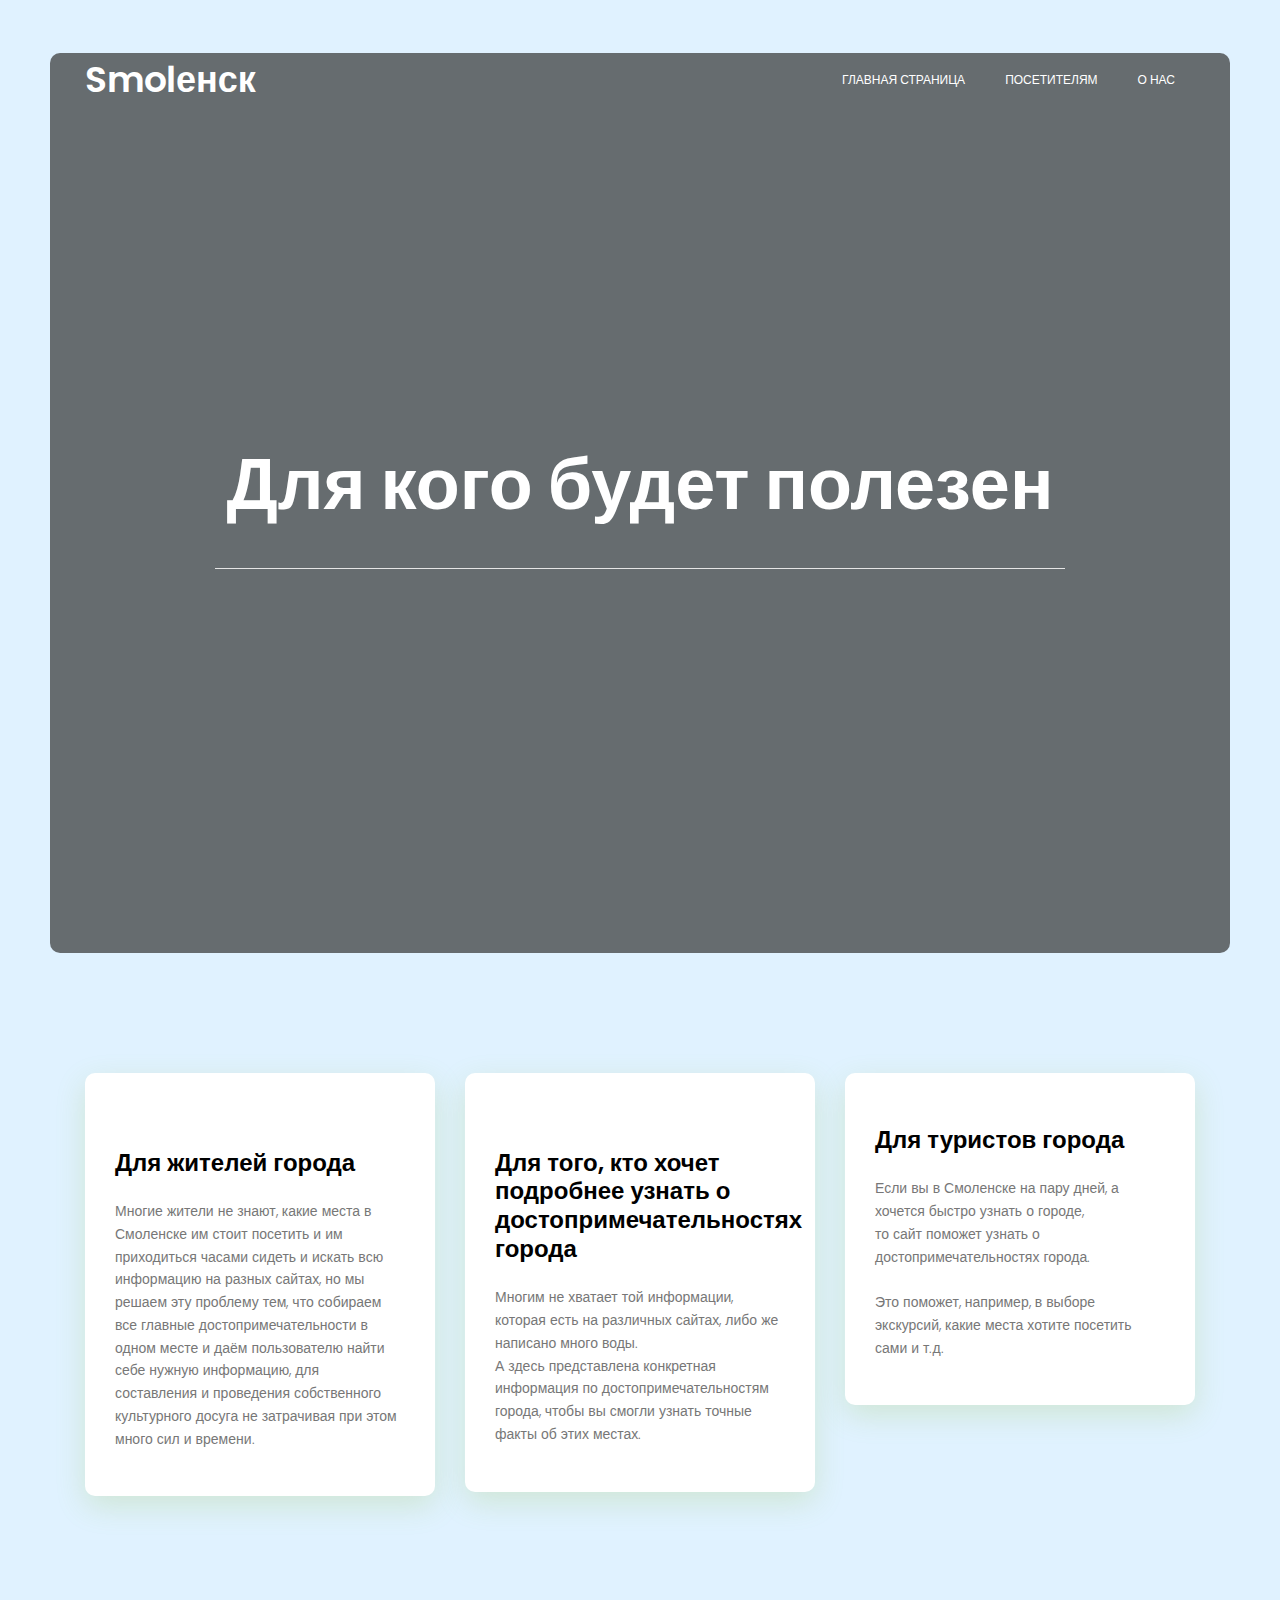
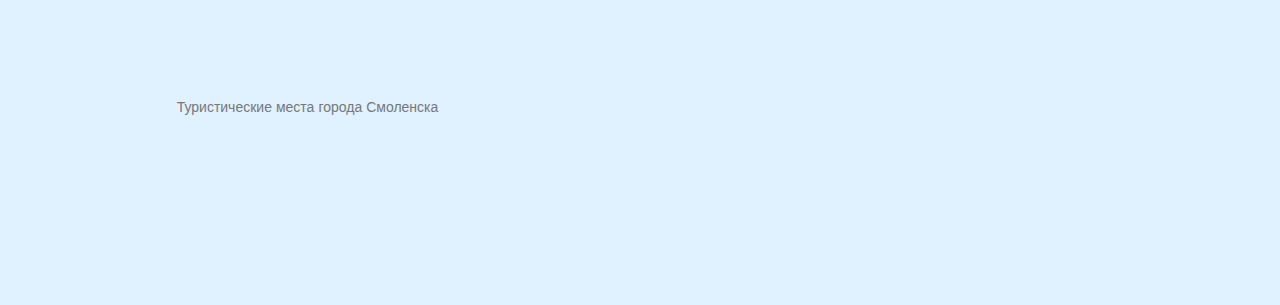
==== commit be18bc58: "Add files via upload" ====
--- a/index2.html
+++ b/index2.html
@@ -2,12 +2,12 @@
 	<html lang="zxx" class="no-js">
 	<head>
 		<meta name="viewport" content="width=device-width, initial-scale=1, shrink-to-fit=no">
-		<link rel="shortcut icon" href="img/">
+		<link rel="shortcut icon" href="img/logo.jpg">
 		<meta name="author" content="">
 		<meta name="description" content="">
 		<meta name="keywords" content="">
 		<meta charset="UTF-8">
-		<title></title>
+		<title>Smolенск</title>
 
 		<link href="https://fonts.googleapis.com/css?family=Poppins:100,200,400,300,500,600,700" rel="stylesheet">
 			<link rel="stylesheet" href="css/linearicons.css">
@@ -26,7 +26,7 @@
 			<header class="default-header">
 				<nav class="navbar navbar-expand-lg  navbar-light">
 					<div class="container">
-						  <h1></h1>
+						  <h1>Smolенск</h1>
 						  <button class="navbar-toggler" type="button" data-toggle="collapse" data-target="#navbarSupportedContent" aria-controls="navbarSupportedContent" aria-expanded="false" aria-label="Toggle navigation">
 						    <span class="text-white lnr lnr-menu"></span>
 						  </button>
@@ -34,7 +34,7 @@
 						  <div class="collapse navbar-collapse justify-content-end align-items-center" id="navbarSupportedContent">
 						    <ul class="navbar-nav">
 								<li><a href="index.html">Главная страница</a></li>
-								<li><a href="index2.html">Для кого?</a></li>
+								<li><a href="index2.html">Посетителям</a></li>
 								<li><a href="index3.html">О нас</a></li>
 						    </ul>
 						  </div>						
@@ -47,7 +47,7 @@
 						<div class="row fullscreen d-flex align-items-center justify-content-center">
 							<div class="banner-content col-lg-10">
 								<h1>Для кого будет полезен</h1>
-								<hr width="550px" color="text-white">
+								<hr width="850px" color="white">
 							</div>											
 						</div>
 					</div>
@@ -62,23 +62,35 @@
 						<div class="row">
 							<div class="col-lg-4">
 								<div class="single-service">
-									<img class="img-fluid" src="img/" alt="">
-									<h2>Для жителей города</h2><br>
-									<p></p>
+									<img class="img-fluid" src="img/citizen.jpg" alt=""><br><br>
+									<h3>Для жителей города</h3><br>
+									<p>Многие жители не знают, какие места в Смоленске им
+										стоит посетить и им приходиться часами сидеть и 
+									   искать всю информацию на разных сайтах, но мы 
+									   решаем эту проблему тем, что собираем все главные 
+									   достопримечательности в одном месте и даём 
+									   пользователю найти себе нужную информацию, для 
+									   составления и проведения собственного культурного 
+									   досуга не затрачивая при этом много сил и времени.
+									   </p>
 								</div>
 							</div>
 							<div class="col-lg-4">
 								<div class="single-service">
-									<img class="img-fluid" src="img/" alt="">
-									<h2></h2><br>
-									<p></p>
+									<img class="img-fluid" src="img/people.jpg" alt=""><br><br>
+									<h3>Для того, кто хочет подробнее узнать о <br>достопримечательностях города</h3><br>
+									<p>Многим не хватает той информации, которая есть на различных сайтах, либо же написано много воды.<br>
+										А здесь представлена конкретная информация по достопримечательностям города, чтобы вы смогли узнать точные факты об
+									    этих местах.</p>
 								</div>
 							</div>
 							<div class="col-lg-4">
 								<div class="single-service">
-									<img class="img-fluid" src="img/" alt="">
-									<h2>Для гостей города</h2><br>
-									<p></p>
+									<img class="img-fluid" src="img/tourist.jpg" alt="">
+									<h3>Для туристов города</h3><br>
+									<p>Если вы в Смоленске на пару дней, а хочется быстро узнать о городе,<br>
+										то сайт поможет узнать о <br>достопримечательностях города.<br><br>
+										Это поможет, например, в выборе экскурсий, какие места хотите посетить сами и т.д.</p>
 								</div>
 							</div>														
 						</div>
@@ -90,8 +102,7 @@
 						<div class="row">
 							<div class="col-lg-5 col-md-6 col-sm-6">
 								<div class="single-footer-widget">
-									<p></p><br>
-									<h5><a href="">ТГ бот</a></h5>
+									<p>Туристические места города Смоленска</p>
 								</div>
 							</div>						
 						</div>
--- a/css/main2.css
+++ b/css/main2.css
@@ -1,2628 +1,2650 @@
 ::-moz-selection {
-    /* Code for Firefox */
-    background-color: #8ab92d;
-    color: #fff;
-  }
-  
-  ::selection {
-    background-color: #8ab92d;
-    color: #fff;
-  }
-  
-  ::-webkit-input-placeholder {
-    /* WebKit, Blink, Edge */
-    color: #777777;
-    font-weight: 300;
-  }
-  
-  :-moz-placeholder {
-    /* Mozilla Firefox 4 to 18 */
-    color: #777777;
+  /* Code for Firefox */
+  background-color: #8ab92d;
+  color: #fff;
+}
+
+::selection {
+  background-color: #8ab92d;
+  color: #fff;
+}
+
+::-webkit-input-placeholder {
+  /* WebKit, Blink, Edge */
+  color: #777777;
+  font-weight: 300;
+}
+
+:-moz-placeholder {
+  /* Mozilla Firefox 4 to 18 */
+  color: #777777;
+  opacity: 1;
+  font-weight: 300;
+}
+
+::-moz-placeholder {
+  /* Mozilla Firefox 19+ */
+  color: #777777;
+  opacity: 1;
+  font-weight: 300;
+}
+
+:-ms-input-placeholder {
+  /* Internet Explorer 10-11 */
+  color: #777777;
+  font-weight: 300;
+}
+
+::-ms-input-placeholder {
+  /* Microsoft Edge */
+  color: #777777;
+  font-weight: 300;
+}
+
+body {
+  color: #777777;
+  font-family: "Poppins", sans-serif;
+  font-size: 14px;
+  font-weight: 300;
+  line-height: 1.625em;
+  position: relative;
+  background-color: #e0f2ff;
+}
+
+ol, ul {
+  margin: 0;
+  padding: 0;
+  list-style: none;
+}
+
+select {
+  display: block;
+}
+
+figure {
+  margin: 0;
+}
+
+a {
+  -webkit-transition: all 0.3s ease 0s;
+  -moz-transition: all 0.3s ease 0s;
+  -o-transition: all 0.3s ease 0s;
+  transition: all 0.3s ease 0s;
+}
+
+iframe {
+  border: 0;
+}
+
+a, a:focus, a:hover {
+  text-decoration: none;
+  outline: 0;
+}
+
+.btn.active.focus,
+.btn.active:focus,
+.btn.focus,
+.btn.focus:active,
+.btn:active:focus,
+.btn:focus {
+  text-decoration: none;
+  outline: 0;
+}
+
+.card-panel {
+  margin: 0;
+  padding: 60px;
+}
+
+/**
+ *  Typography
+ *
+ **/
+.btn i, .btn-large i, .btn-floating i, .btn-large i, .btn-flat i {
+  font-size: 1em;
+  line-height: inherit;
+}
+
+.gray-bg {
+  background: #f9f9ff;
+}
+h1{
+  font-family: "Poppins", sans-serif;
+  color: #ffffff;
+  line-height: 1.2em !important;
+  margin-bottom: 0;
+  margin-top: 0;
+  font-weight: 600;
+}
+h2, h3,
+h4, h5, h6 {
+  font-family: "Poppins", sans-serif;
+  color: #000000;
+  line-height: 1.2em !important;
+  margin-bottom: 0;
+  margin-top: 0;
+  font-weight: 600;
+}
+h7{
+  font-family: "Poppins", sans-serif;
+  color: #4b0101;
+  line-height: 1.2em !important;
+  margin-bottom: 0;
+  margin-top: 0;
+  font-weight: 600;
+}
+
+.h1, .h2, .h3,
+.h4, .h5, .h6 {
+  margin-bottom: 0;
+  margin-top: 0;
+  font-family: "Poppins", sans-serif;
+  font-weight: 600;
+  color: #ffffff;
+}
+.h7{
+  margin-bottom: 0;
+  margin-top: 0;
+  font-family: "Poppins", sans-serif;
+  font-weight: 600;
+  color: #4b0101;
+}
+
+h1, .h1 {
+  font-size: 36px;
+}
+
+h2, .h2 {
+  font-size: 30px;
+}
+
+h3, .h3 {
+  font-size: 24px;
+}
+
+h4, .h4 {
+  font-size: 18px;
+}
+
+h5, .h5 {
+  font-size: 16px;
+}
+
+h6, .h6 {
+  font-size: 14px;
+  color: #222222;
+}
+h7, .h7{
+  font-size: 18px;
+}
+
+td, th {
+  border-radius: 0px;
+}
+
+/**
+ * For modern browsers
+ * 1. The space content is one way to avoid an Opera bug when the
+ *    contenteditable attribute is included anywhere else in the document.
+ *    Otherwise it causes space to appear at the top and bottom of elements
+ *    that are clearfixed.
+ * 2. The use of `table` rather than `block` is only necessary if using
+ *    `:before` to contain the top-margins of child elements.
+ */
+.clear::before, .clear::after {
+  content: " ";
+  display: table;
+}
+
+.clear::after {
+  clear: both;
+}
+
+.fz-11 {
+  font-size: 11px;
+}
+
+.fz-12 {
+  font-size: 12px;
+}
+
+.fz-13 {
+  font-size: 13px;
+}
+
+.fz-14 {
+  font-size: 14px;
+}
+
+.fz-15 {
+  font-size: 15px;
+}
+
+.fz-16 {
+  font-size: 16px;
+}
+
+.fz-18 {
+  font-size: 18px;
+}
+
+.fz-30 {
+  font-size: 30px;
+}
+
+.fz-48 {
+  font-size: 48px !important;
+}
+
+.fw100 {
+  font-weight: 100;
+}
+
+.fw300 {
+  font-weight: 300;
+}
+
+.fw400 {
+  font-weight: 400 !important;
+}
+
+.fw500 {
+  font-weight: 500;
+}
+
+.f700 {
+  font-weight: 700;
+}
+
+.fsi {
+  font-style: italic;
+}
+
+.mt-10 {
+  margin-top: 10px;
+}
+
+.mt-15 {
+  margin-top: 15px;
+}
+
+.mt-20 {
+  margin-top: 20px;
+}
+
+.mt-25 {
+  margin-top: 25px;
+}
+
+.mt-30 {
+  margin-top: 30px;
+}
+
+.mt-35 {
+  margin-top: 35px;
+}
+
+.mt-40 {
+  margin-top: 40px;
+}
+
+.mt-50 {
+  margin-top: 50px;
+}
+
+.mt-60 {
+  margin-top: 60px;
+}
+
+.mt-70 {
+  margin-top: 70px;
+}
+
+.mt-80 {
+  margin-top: 80px;
+}
+
+.mt-100 {
+  margin-top: 100px;
+}
+
+.mt-120 {
+  margin-top: 120px;
+}
+
+.mt-150 {
+  margin-top: 150px;
+}
+
+.ml-0 {
+  margin-left: 0 !important;
+}
+
+.ml-5 {
+  margin-left: 5px !important;
+}
+
+.ml-10 {
+  margin-left: 10px;
+}
+
+.ml-15 {
+  margin-left: 15px;
+}
+
+.ml-20 {
+  margin-left: 20px;
+}
+
+.ml-30 {
+  margin-left: 30px;
+}
+
+.ml-50 {
+  margin-left: 50px;
+}
+
+.mr-0 {
+  margin-right: 0 !important;
+}
+
+.mr-5 {
+  margin-right: 5px !important;
+}
+
+.mr-15 {
+  margin-right: 15px;
+}
+
+.mr-10 {
+  margin-right: 10px;
+}
+
+.mr-20 {
+  margin-right: 20px;
+}
+
+.mr-30 {
+  margin-right: 30px;
+}
+
+.mr-50 {
+  margin-right: 50px;
+}
+
+.mb-0 {
+  margin-bottom: 0px;
+}
+
+.mb-0-i {
+  margin-bottom: 0px !important;
+}
+
+.mb-5 {
+  margin-bottom: 5px;
+}
+
+.mb-10 {
+  color: #000;
+  margin-bottom: 10px;
+}
+
+.mb-15 {
+  margin-bottom: 15px;
+}
+
+.mb-20 {
+  margin-bottom: 20px;
+}
+
+.mb-25 {
+  margin-bottom: 25px;
+}
+
+.mb-30 {
+  margin-bottom: 30px;
+}
+
+.mb-40 {
+  margin-bottom: 40px;
+}
+
+.mb-50 {
+  margin-bottom: 50px;
+}
+
+.mb-60 {
+  margin-bottom: 60px;
+}
+
+.mb-70 {
+  margin-bottom: 70px;
+}
+
+.mb-80 {
+  margin-bottom: 80px;
+}
+
+.mb-90 {
+  margin-bottom: 90px;
+}
+
+.mb-100 {
+  margin-bottom: 100px;
+}
+
+.pt-0 {
+  padding-top: 0px;
+}
+
+.pt-10 {
+  padding-top: 10px;
+}
+
+.pt-15 {
+  padding-top: 15px;
+}
+
+.pt-20 {
+  padding-top: 20px;
+}
+
+.pt-25 {
+  padding-top: 25px;
+}
+
+.pt-30 {
+  padding-top: 30px;
+}
+
+.pt-40 {
+  padding-top: 40px;
+}
+
+.pt-50 {
+  padding-top: 50px;
+}
+
+.pt-60 {
+  padding-top: 60px;
+}
+
+.pt-70 {
+  padding-top: 70px;
+}
+
+.pt-80 {
+  padding-top: 80px;
+}
+
+.pt-90 {
+  padding-top: 90px;
+}
+
+.pt-100 {
+  padding-top: 100px;
+}
+
+.pt-120 {
+  padding-top: 120px;
+}
+
+.pt-150 {
+  padding-top: 150px;
+}
+
+.pt-170 {
+  padding-top: 170px;
+}
+
+.pb-0 {
+  padding-bottom: 0px;
+}
+
+.pb-10 {
+  padding-bottom: 10px;
+}
+
+.pb-15 {
+  padding-bottom: 15px;
+}
+
+.pb-20 {
+  padding-bottom: 20px;
+}
+
+.pb-25 {
+  padding-bottom: 25px;
+}
+
+.pb-30 {
+  padding-bottom: 30px;
+}
+
+.pb-40 {
+  padding-bottom: 40px;
+}
+
+.pb-50 {
+  padding-bottom: 50px;
+}
+
+.pb-60 {
+  padding-bottom: 60px;
+}
+
+.pb-70 {
+  padding-bottom: 70px;
+}
+
+.pb-80 {
+  padding-bottom: 80px;
+}
+
+.pb-90 {
+  padding-bottom: 90px;
+}
+
+.pb-100 {
+  padding-bottom: 100px;
+}
+
+.pb-120 {
+  padding-bottom: 120px;
+}
+
+.pb-150 {
+  padding-bottom: 150px;
+}
+
+.pr-30 {
+  padding-right: 30px;
+}
+
+.pl-30 {
+  padding-left: 30px;
+}
+
+.pl-90 {
+  padding-left: 90px;
+}
+
+.p-40 {
+  padding: 40px;
+}
+
+.float-left {
+  float: left;
+}
+
+.float-right {
+  float: right;
+}
+
+.text-italic {
+  font-style: italic;
+}
+
+.text-white {
+  color: #fff;
+}
+
+.text-black {
+  color: #000;
+}
+
+.transition {
+  -webkit-transition: all 0.3s ease 0s;
+  -moz-transition: all 0.3s ease 0s;
+  -o-transition: all 0.3s ease 0s;
+  transition: all 0.3s ease 0s;
+}
+
+.section-full {
+  padding: 100px 0;
+}
+
+.section-half {
+  padding: 75px 0;
+}
+
+.text-center {
+  text-align: center;
+}
+
+.text-left {
+  text-align: left;
+}
+
+.text-rigth {
+  text-align: right;
+}
+
+.flex {
+  display: -webkit-box;
+  display: -webkit-flex;
+  display: -moz-flex;
+  display: -ms-flexbox;
+  display: flex;
+}
+
+.inline-flex {
+  display: -webkit-inline-box;
+  display: -webkit-inline-flex;
+  display: -moz-inline-flex;
+  display: -ms-inline-flexbox;
+  display: inline-flex;
+}
+
+.flex-grow {
+  -webkit-box-flex: 1;
+  -webkit-flex-grow: 1;
+  -moz-flex-grow: 1;
+  -ms-flex-positive: 1;
+  flex-grow: 1;
+}
+
+.flex-wrap {
+  -webkit-flex-wrap: wrap;
+  -moz-flex-wrap: wrap;
+  -ms-flex-wrap: wrap;
+  flex-wrap: wrap;
+}
+
+.flex-left {
+  -webkit-box-pack: start;
+  -ms-flex-pack: start;
+  -webkit-justify-content: flex-start;
+  -moz-justify-content: flex-start;
+  justify-content: flex-start;
+}
+
+.flex-middle {
+  -webkit-box-align: center;
+  -ms-flex-align: center;
+  -webkit-align-items: center;
+  -moz-align-items: center;
+  align-items: center;
+}
+
+.flex-right {
+  -webkit-box-pack: end;
+  -ms-flex-pack: end;
+  -webkit-justify-content: flex-end;
+  -moz-justify-content: flex-end;
+  justify-content: flex-end;
+}
+
+.flex-top {
+  -webkit-align-self: flex-start;
+  -moz-align-self: flex-start;
+  -ms-flex-item-align: start;
+  align-self: flex-start;
+}
+
+.flex-center {
+  -webkit-box-pack: center;
+  -ms-flex-pack: center;
+  -webkit-justify-content: center;
+  -moz-justify-content: center;
+  justify-content: center;
+}
+
+.flex-bottom {
+  -webkit-align-self: flex-end;
+  -moz-align-self: flex-end;
+  -ms-flex-item-align: end;
+  align-self: flex-end;
+}
+
+.space-between {
+  -webkit-box-pack: justify;
+  -ms-flex-pack: justify;
+  -webkit-justify-content: space-between;
+  -moz-justify-content: space-between;
+  justify-content: space-between;
+}
+
+.space-around {
+  -ms-flex-pack: distribute;
+  -webkit-justify-content: space-around;
+  -moz-justify-content: space-around;
+  justify-content: space-around;
+}
+
+.flex-column {
+  -webkit-box-direction: normal;
+  -webkit-box-orient: vertical;
+  -webkit-flex-direction: column;
+  -moz-flex-direction: column;
+  -ms-flex-direction: column;
+  flex-direction: column;
+}
+
+.flex-cell {
+  display: -webkit-box;
+  display: -webkit-flex;
+  display: -moz-flex;
+  display: -ms-flexbox;
+  display: flex;
+  -webkit-box-flex: 1;
+  -webkit-flex-grow: 1;
+  -moz-flex-grow: 1;
+  -ms-flex-positive: 1;
+  flex-grow: 1;
+}
+
+.display-table {
+  display: table;
+}
+
+.light {
+  color: #fff;
+}
+
+.dark {
+  color: #222;
+}
+
+.relative {
+  position: relative;
+}
+
+.overflow-hidden {
+  overflow: hidden;
+}
+
+.overlay {
+  position: absolute;
+  left: 0;
+  right: 0;
+  top: 0;
+  bottom: 0;
+}
+
+.container.fullwidth {
+  width: 100%;
+}
+
+.container.no-padding {
+  padding-left: 0;
+  padding-right: 0;
+}
+
+.no-padding {
+  padding: 0;
+}
+
+.section-bg {
+  background: #f9fafc;
+}
+
+@media (max-width: 767px) {
+  .no-flex-xs {
+    display: block !important;
+  }
+}
+
+.row.no-margin {
+  margin-left: 0;
+  margin-right: 0;
+}
+
+.sample-text-area {
+  background: #fff;
+  padding: 100px 0 70px 0;
+}
+
+.text-heading {
+  margin-bottom: 30px;
+  font-size: 24px;
+}
+
+b, sup, sub, u, del {
+  color: #8ab92d;
+}
+
+h1 {
+  font-size: 36px;
+}
+
+h2 {
+  font-size: 30px;
+}
+
+h3 {
+  font-size: 24px;
+}
+
+h4 {
+  font-size: 18px;
+  text-align: center;
+}
+
+h5 {
+  font-size: 16px;
+}
+
+h6 {
+  font-size: 18px;
+}
+
+h1, h2, h3, h4, h5, h6, h7 {
+  line-height: 1.5em;
+}
+h7 {
+  font-size: 18px;
+}
+.typography h1, .typography h2, .typography h3, .typography h4, .typography h5, .typography h6 {
+  color: #777777;
+}
+
+.button-area {
+  background: #fff;
+}
+
+.button-area .border-top-generic {
+  padding: 70px 15px;
+  border-top: 1px dotted #eee;
+}
+
+.button-group-area .genric-btn {
+  margin-right: 10px;
+  margin-top: 10px;
+}
+
+.button-group-area .genric-btn:last-child {
+  margin-right: 0;
+}
+
+.genric-btn {
+  display: inline-block;
+  outline: none;
+  line-height: 40px;
+  padding: 0 30px;
+  font-size: .8em;
+  text-align: center;
+  text-decoration: none;
+  font-weight: 500;
+  cursor: pointer;
+  -webkit-transition: all 0.3s ease 0s;
+  -moz-transition: all 0.3s ease 0s;
+  -o-transition: all 0.3s ease 0s;
+  transition: all 0.3s ease 0s;
+}
+
+.genric-btn:focus {
+  outline: none;
+}
+
+.genric-btn.e-large {
+  padding: 0 40px;
+  line-height: 50px;
+}
+
+.genric-btn.large {
+  line-height: 45px;
+}
+
+.genric-btn.medium {
+  line-height: 30px;
+}
+
+.genric-btn.small {
+  line-height: 25px;
+}
+
+.genric-btn.radius {
+  border-radius: 3px;
+}
+
+.genric-btn.circle {
+  border-radius: 20px;
+}
+
+.genric-btn.arrow {
+  display: -webkit-inline-box;
+  display: -ms-inline-flexbox;
+  display: inline-flex;
+  -webkit-box-align: center;
+  -ms-flex-align: center;
+  align-items: center;
+}
+
+.genric-btn.arrow span {
+  margin-left: 10px;
+}
+
+.genric-btn.default {
+  color: #222222;
+  background: #f9f9ff;
+  border: 1px solid transparent;
+}
+
+.genric-btn.default:hover {
+  border: 1px solid #f9f9ff;
+  background: #fff;
+}
+
+.genric-btn.default-border {
+  border: 1px solid #f9f9ff;
+  background: #fff;
+}
+
+.genric-btn.default-border:hover {
+  color: #222222;
+  background: #f9f9ff;
+  border: 1px solid transparent;
+}
+
+.genric-btn.primary {
+  color: #fff;
+  background: #8ab92d;
+  border: 1px solid transparent;
+}
+
+.genric-btn.primary:hover {
+  color: #8ab92d;
+  border: 1px solid #8ab92d;
+  background: #fff;
+}
+
+.genric-btn.primary-border {
+  color: #8ab92d;
+  border: 1px solid #8ab92d;
+  background: #fff;
+}
+
+.genric-btn.primary-border:hover {
+  color: #fff;
+  background: #8ab92d;
+  border: 1px solid transparent;
+}
+
+.genric-btn.success {
+  color: #fff;
+  background: #4cd3e3;
+  border: 1px solid transparent;
+}
+
+.genric-btn.success:hover {
+  color: #4cd3e3;
+  border: 1px solid #4cd3e3;
+  background: #fff;
+}
+
+.genric-btn.success-border {
+  color: #4cd3e3;
+  border: 1px solid #4cd3e3;
+  background: #fff;
+}
+
+.genric-btn.success-border:hover {
+  color: #fff;
+  background: #4cd3e3;
+  border: 1px solid transparent;
+}
+
+.genric-btn.info {
+  color: #fff;
+  background: #38a4ff;
+  border: 1px solid transparent;
+}
+
+.genric-btn.info:hover {
+  color: #38a4ff;
+  border: 1px solid #38a4ff;
+  background: #fff;
+}
+
+.genric-btn.info-border {
+  color: #38a4ff;
+  border: 1px solid #38a4ff;
+  background: #fff;
+}
+
+.genric-btn.info-border:hover {
+  color: #fff;
+  background: #38a4ff;
+  border: 1px solid transparent;
+}
+
+.genric-btn.warning {
+  color: #fff;
+  background: #f4e700;
+  border: 1px solid transparent;
+}
+
+.genric-btn.warning:hover {
+  color: #f4e700;
+  border: 1px solid #f4e700;
+  background: #fff;
+}
+
+.genric-btn.warning-border {
+  color: #f4e700;
+  border: 1px solid #f4e700;
+  background: #fff;
+}
+
+.genric-btn.warning-border:hover {
+  color: #fff;
+  background: #f4e700;
+  border: 1px solid transparent;
+}
+
+.genric-btn.danger {
+  color: #fff;
+  background: #f44a40;
+  border: 1px solid transparent;
+}
+
+.genric-btn.danger:hover {
+  color: #f44a40;
+  border: 1px solid #f44a40;
+  background: #fff;
+}
+
+.genric-btn.danger-border {
+  color: #f44a40;
+  border: 1px solid #f44a40;
+  background: #fff;
+}
+
+.genric-btn.danger-border:hover {
+  color: #fff;
+  background: #f44a40;
+  border: 1px solid transparent;
+}
+
+.genric-btn.link {
+  color: #222222;
+  background: #f9f9ff;
+  text-decoration: underline;
+  border: 1px solid transparent;
+}
+
+.genric-btn.link:hover {
+  color: #222222;
+  border: 1px solid #f9f9ff;
+  background: #fff;
+}
+
+.genric-btn.link-border {
+  color: #222222;
+  border: 1px solid #f9f9ff;
+  background: #fff;
+  text-decoration: underline;
+}
+
+.genric-btn.link-border:hover {
+  color: #222222;
+  background: #f9f9ff;
+  border: 1px solid transparent;
+}
+
+.genric-btn.disable {
+  color: #222222, 0.3;
+  background: #f9f9ff;
+  border: 1px solid transparent;
+  cursor: not-allowed;
+}
+
+.generic-blockquote {
+  padding: 30px 50px 30px 30px;
+  background: #f9f9ff;
+  border-left: 2px solid #5f5f5f;
+}
+
+@media (max-width: 990px) {
+  .progress-table-wrap {
+    overflow-x: scroll;
+  }
+}
+
+.progress-table {
+  background: #f9f9ff;
+  padding: 15px 0px 30px 0px;
+  min-width: 800px;
+}
+
+.progress-table .serial {
+  width: 11.83%;
+  padding-left: 30px;
+}
+
+.progress-table .country {
+  width: 28.07%;
+}
+
+.progress-table .visit {
+  width: 19.74%;
+}
+
+.progress-table .percentage {
+  width: 40.36%;
+  padding-right: 50px;
+}
+
+.progress-table .table-head {
+  display: flex;
+}
+
+.progress-table .table-head .serial, .progress-table .table-head .country, .progress-table .table-head .visit, .progress-table .table-head .percentage {
+  color: #222222;
+  line-height: 40px;
+  text-transform: uppercase;
+  font-weight: 500;
+}
+
+.progress-table .table-row {
+  padding: 15px 0;
+  border-top: 1px solid #edf3fd;
+  display: flex;
+}
+
+.progress-table .table-row .serial, .progress-table .table-row .country, .progress-table .table-row .visit, .progress-table .table-row .percentage {
+  display: flex;
+  align-items: center;
+}
+
+.progress-table .table-row .country img {
+  margin-right: 15px;
+}
+
+.progress-table .table-row .percentage .progress {
+  width: 80%;
+  border-radius: 0px;
+  background: transparent;
+}
+
+.progress-table .table-row .percentage .progress .progress-bar {
+  height: 5px;
+  line-height: 5px;
+}
+
+.progress-table .table-row .percentage .progress .progress-bar.color-1 {
+  background-color: #6382e6;
+}
+
+.progress-table .table-row .percentage .progress .progress-bar.color-2 {
+  background-color: #e66686;
+}
+
+.progress-table .table-row .percentage .progress .progress-bar.color-3 {
+  background-color: #f09359;
+}
+
+.progress-table .table-row .percentage .progress .progress-bar.color-4 {
+  background-color: #73fbaf;
+}
+
+.progress-table .table-row .percentage .progress .progress-bar.color-5 {
+  background-color: #73fbaf;
+}
+
+.progress-table .table-row .percentage .progress .progress-bar.color-6 {
+  background-color: #6382e6;
+}
+
+.progress-table .table-row .percentage .progress .progress-bar.color-7 {
+  background-color: #a367e7;
+}
+
+.progress-table .table-row .percentage .progress .progress-bar.color-8 {
+  background-color: #e66686;
+}
+
+.single-gallery-image {
+  margin-top: 30px;
+  background-repeat: no-repeat !important;
+  background-position: center center !important;
+  background-size: cover !important;
+  height: 200px;
+}
+
+.list-style {
+  width: 14px;
+  height: 14px;
+}
+
+.unordered-list li {
+  position: relative;
+  padding-left: 30px;
+  line-height: 1.82em !important;
+}
+
+.unordered-list li:before {
+  content: "";
+  position: absolute;
+  width: 14px;
+  height: 14px;
+  border: 3px solid #383837;
+  background: #fff;
+  top: 4px;
+  left: 0;
+  border-radius: 50%;
+}
+
+.ordered-list {
+  margin-left: 30px;
+}
+
+.ordered-list li {
+  list-style-type: decimal-leading-zero;
+  color: #4d4e4d;
+  font-weight: 500;
+  line-height: 1.82em !important;
+}
+
+.ordered-list li span {
+  font-weight: 300;
+  color: #777777;
+}
+
+.ordered-list-alpha li {
+  margin-left: 30px;
+  list-style-type: lower-alpha;
+  color: #4f4f4f;
+  font-weight: 500;
+  line-height: 1.82em !important;
+}
+
+.ordered-list-alpha li span {
+  font-weight: 300;
+  color: #777777;
+}
+
+.ordered-list-roman li {
+  margin-left: 30px;
+  list-style-type: lower-roman;
+  color: #515151;
+  font-weight: 500;
+  line-height: 1.82em !important;
+}
+
+.ordered-list-roman li span {
+  font-weight: 300;
+  color: #777777;
+}
+
+.single-input {
+  display: block;
+  width: 100%;
+  line-height: 40px;
+  border: none;
+  outline: none;
+  background: #f9f9ff;
+  padding: 0 20px;
+}
+
+.single-input:focus {
+  outline: none;
+}
+
+.input-group-icon {
+  position: relative;
+}
+
+.input-group-icon .icon {
+  position: absolute;
+  left: 20px;
+  top: 0;
+  line-height: 40px;
+  z-index: 3;
+}
+
+.input-group-icon .icon i {
+  color: #797979;
+}
+
+.input-group-icon .single-input {
+  padding-left: 45px;
+}
+
+.single-textarea {
+  display: block;
+  width: 100%;
+  line-height: 40px;
+  border: none;
+  outline: none;
+  background: #f9f9ff;
+  padding: 0 20px;
+  height: 100px;
+  resize: none;
+}
+
+.single-textarea:focus {
+  outline: none;
+}
+
+.single-input-primary {
+  display: block;
+  width: 100%;
+  line-height: 40px;
+  border: 1px solid transparent;
+  outline: none;
+  background: #f9f9ff;
+  padding: 0 20px;
+}
+
+.single-input-primary:focus {
+  outline: none;
+  border: 1px solid #8ab92d;
+}
+
+.single-input-accent {
+  display: block;
+  width: 100%;
+  line-height: 40px;
+  border: 1px solid transparent;
+  outline: none;
+  background: #f9f9ff;
+  padding: 0 20px;
+}
+
+.single-input-accent:focus {
+  outline: none;
+  border: 1px solid #eb6b55;
+}
+
+.single-input-secondary {
+  display: block;
+  width: 100%;
+  line-height: 40px;
+  border: 1px solid transparent;
+  outline: none;
+  background: #f9f9ff;
+  padding: 0 20px;
+}
+
+.single-input-secondary:focus {
+  outline: none;
+  border: 1px solid #f09359;
+}
+
+.default-switch {
+  width: 35px;
+  height: 17px;
+  border-radius: 8.5px;
+  background: #f9f9ff;
+  position: relative;
+  cursor: pointer;
+}
+
+.default-switch input {
+  position: absolute;
+  left: 0;
+  top: 0;
+  right: 0;
+  bottom: 0;
+  width: 100%;
+  height: 100%;
+  opacity: 0;
+  cursor: pointer;
+}
+
+.default-switch input + label {
+  position: absolute;
+  top: 1px;
+  left: 1px;
+  width: 15px;
+  height: 15px;
+  border-radius: 50%;
+  background: #6c6c6c;
+  -webkit-transition: all 0.2s;
+  -moz-transition: all 0.2s;
+  -o-transition: all 0.2s;
+  transition: all 0.2s;
+  box-shadow: 0px 4px 5px 0px rgba(0, 0, 0, 0.2);
+  cursor: pointer;
+}
+
+.default-switch input:checked + label {
+  left: 19px;
+}
+
+.primary-switch {
+  width: 35px;
+  height: 17px;
+  border-radius: 8.5px;
+  background: #f9f9ff;
+  position: relative;
+  cursor: pointer;
+}
+
+.primary-switch input {
+  position: absolute;
+  left: 0;
+  top: 0;
+  right: 0;
+  bottom: 0;
+  width: 100%;
+  height: 100%;
+  opacity: 0;
+}
+
+.primary-switch input + label {
+  position: absolute;
+  left: 0;
+  top: 0;
+  right: 0;
+  bottom: 0;
+  width: 100%;
+  height: 100%;
+}
+
+.primary-switch input + label:before {
+  content: "";
+  position: absolute;
+  left: 0;
+  top: 0;
+  right: 0;
+  bottom: 0;
+  width: 100%;
+  height: 100%;
+  background: transparent;
+  border-radius: 8.5px;
+  cursor: pointer;
+  -webkit-transition: all 0.2s;
+  -moz-transition: all 0.2s;
+  -o-transition: all 0.2s;
+  transition: all 0.2s;
+}
+
+.primary-switch input + label:after {
+  content: "";
+  position: absolute;
+  top: 1px;
+  left: 1px;
+  width: 15px;
+  height: 15px;
+  border-radius: 50%;
+  background: #fff;
+  -webkit-transition: all 0.2s;
+  -moz-transition: all 0.2s;
+  -o-transition: all 0.2s;
+  transition: all 0.2s;
+  box-shadow: 0px 4px 5px 0px rgba(0, 0, 0, 0.2);
+  cursor: pointer;
+}
+
+.primary-switch input:checked + label:after {
+  left: 19px;
+}
+
+.primary-switch input:checked + label:before {
+  background: #686868;
+}
+
+.confirm-switch {
+  width: 35px;
+  height: 17px;
+  border-radius: 8.5px;
+  background: #f9f9ff;
+  position: relative;
+  cursor: pointer;
+}
+
+.confirm-switch input {
+  position: absolute;
+  left: 0;
+  top: 0;
+  right: 0;
+  bottom: 0;
+  width: 100%;
+  height: 100%;
+  opacity: 0;
+}
+
+.confirm-switch input + label {
+  position: absolute;
+  left: 0;
+  top: 0;
+  right: 0;
+  bottom: 0;
+  width: 100%;
+  height: 100%;
+}
+
+.confirm-switch input + label:before {
+  content: "";
+  position: absolute;
+  left: 0;
+  top: 0;
+  right: 0;
+  bottom: 0;
+  width: 100%;
+  height: 100%;
+  background: transparent;
+  border-radius: 8.5px;
+  -webkit-transition: all 0.2s;
+  -moz-transition: all 0.2s;
+  -o-transition: all 0.2s;
+  transition: all 0.2s;
+  cursor: pointer;
+}
+
+.confirm-switch input + label:after {
+  content: "";
+  position: absolute;
+  top: 1px;
+  left: 1px;
+  width: 15px;
+  height: 15px;
+  border-radius: 50%;
+  background: #fff;
+  -webkit-transition: all 0.2s;
+  -moz-transition: all 0.2s;
+  -o-transition: all 0.2s;
+  transition: all 0.2s;
+  box-shadow: 0px 4px 5px 0px rgba(0, 0, 0, 0.2);
+  cursor: pointer;
+}
+
+.confirm-switch input:checked + label:after {
+  left: 19px;
+}
+
+.confirm-switch input:checked + label:before {
+  background: #4cd3e3;
+}
+
+.primary-checkbox {
+  width: 16px;
+  height: 16px;
+  border-radius: 3px;
+  background: #f9f9ff;
+  position: relative;
+  cursor: pointer;
+}
+
+.primary-checkbox input {
+  position: absolute;
+  left: 0;
+  top: 0;
+  right: 0;
+  bottom: 0;
+  width: 100%;
+  height: 100%;
+  opacity: 0;
+}
+
+.primary-checkbox input + label {
+  position: absolute;
+  left: 0;
+  top: 0;
+  right: 0;
+  bottom: 0;
+  width: 100%;
+  height: 100%;
+  border-radius: 3px;
+  cursor: pointer;
+  border: 1px solid #f1f1f1;
+}
+
+.primary-checkbox input:checked + label {
+  background: url(../img/elements/primary-check.png) no-repeat center center/cover;
+  border: none;
+}
+
+.confirm-checkbox {
+  width: 16px;
+  height: 16px;
+  border-radius: 3px;
+  background: #f9f9ff;
+  position: relative;
+  cursor: pointer;
+}
+
+.confirm-checkbox input {
+  position: absolute;
+  left: 0;
+  top: 0;
+  right: 0;
+  bottom: 0;
+  width: 100%;
+  height: 100%;
+  opacity: 0;
+}
+
+.confirm-checkbox input + label {
+  position: absolute;
+  left: 0;
+  top: 0;
+  right: 0;
+  bottom: 0;
+  width: 100%;
+  height: 100%;
+  border-radius: 3px;
+  cursor: pointer;
+  border: 1px solid #f1f1f1;
+}
+
+.confirm-checkbox input:checked + label {
+  background: url(../img/elements/success-check.png) no-repeat center center/cover;
+  border: none;
+}
+
+.disabled-checkbox {
+  width: 16px;
+  height: 16px;
+  border-radius: 3px;
+  background: #f9f9ff;
+  position: relative;
+  cursor: pointer;
+}
+
+.disabled-checkbox input {
+  position: absolute;
+  left: 0;
+  top: 0;
+  right: 0;
+  bottom: 0;
+  width: 100%;
+  height: 100%;
+  opacity: 0;
+}
+
+.disabled-checkbox input + label {
+  position: absolute;
+  left: 0;
+  top: 0;
+  right: 0;
+  bottom: 0;
+  width: 100%;
+  height: 100%;
+  border-radius: 3px;
+  cursor: pointer;
+  border: 1px solid #f1f1f1;
+}
+
+.disabled-checkbox input:disabled {
+  cursor: not-allowed;
+  z-index: 3;
+}
+
+.disabled-checkbox input:checked + label {
+  background: url(../img/elements/disabled-check.png) no-repeat center center/cover;
+  border: none;
+}
+
+.primary-radio {
+  width: 16px;
+  height: 16px;
+  border-radius: 8px;
+  background: #f9f9ff;
+  position: relative;
+  cursor: pointer;
+}
+
+.primary-radio input {
+  position: absolute;
+  left: 0;
+  top: 0;
+  right: 0;
+  bottom: 0;
+  width: 100%;
+  height: 100%;
+  opacity: 0;
+}
+
+.primary-radio input + label {
+  position: absolute;
+  left: 0;
+  top: 0;
+  right: 0;
+  bottom: 0;
+  width: 100%;
+  height: 100%;
+  border-radius: 8px;
+  cursor: pointer;
+  border: 1px solid #f1f1f1;
+}
+
+.primary-radio input:checked + label {
+  background: url(../img/elements/primary-radio.png) no-repeat center center/cover;
+  border: none;
+}
+
+.confirm-radio {
+  width: 16px;
+  height: 16px;
+  border-radius: 8px;
+  background: #f9f9ff;
+  position: relative;
+  cursor: pointer;
+}
+
+.confirm-radio input {
+  position: absolute;
+  left: 0;
+  top: 0;
+  right: 0;
+  bottom: 0;
+  width: 100%;
+  height: 100%;
+  opacity: 0;
+}
+
+.confirm-radio input + label {
+  position: absolute;
+  left: 0;
+  top: 0;
+  right: 0;
+  bottom: 0;
+  width: 100%;
+  height: 100%;
+  border-radius: 8px;
+  cursor: pointer;
+  border: 1px solid #f1f1f1;
+}
+
+.confirm-radio input:checked + label {
+  background: url(../img/elements/success-radio.png) no-repeat center center/cover;
+  border: none;
+}
+
+.disabled-radio {
+  width: 16px;
+  height: 16px;
+  border-radius: 8px;
+  background: #f9f9ff;
+  position: relative;
+  cursor: pointer;
+}
+
+.disabled-radio input {
+  position: absolute;
+  left: 0;
+  top: 0;
+  right: 0;
+  bottom: 0;
+  width: 100%;
+  height: 100%;
+  opacity: 0;
+}
+
+.disabled-radio input + label {
+  position: absolute;
+  left: 0;
+  top: 0;
+  right: 0;
+  bottom: 0;
+  width: 100%;
+  height: 100%;
+  border-radius: 8px;
+  cursor: pointer;
+  border: 1px solid #f1f1f1;
+}
+
+.disabled-radio input:disabled {
+  cursor: not-allowed;
+  z-index: 3;
+}
+
+.disabled-radio input:checked + label {
+  background: url(../img/elements/disabled-radio.png) no-repeat center center/cover;
+  border: none;
+}
+
+.default-select {
+  height: 40px;
+}
+
+.default-select .nice-select {
+  border: none;
+  border-radius: 0px;
+  height: 40px;
+  background: #f9f9ff;
+  padding-left: 20px;
+  padding-right: 40px;
+}
+
+.default-select .nice-select .list {
+  margin-top: 0;
+  border: none;
+  border-radius: 0px;
+  box-shadow: none;
+  width: 100%;
+  padding: 10px 0 10px 0px;
+}
+
+.default-select .nice-select .list .option {
+  font-weight: 300;
+  -webkit-transition: all 0.3s ease 0s;
+  -moz-transition: all 0.3s ease 0s;
+  -o-transition: all 0.3s ease 0s;
+  transition: all 0.3s ease 0s;
+  line-height: 28px;
+  min-height: 28px;
+  font-size: 12px;
+  padding-left: 20px;
+}
+
+.default-select .nice-select .list .option.selected {
+  color: #626262;
+  background: transparent;
+}
+
+.default-select .nice-select .list .option:hover {
+  color: #545554;
+  background: transparent;
+}
+
+.default-select .current {
+  margin-right: 50px;
+  font-weight: 300;
+}
+
+.default-select .nice-select::after {
+  right: 20px;
+}
+
+.form-select {
+  height: 40px;
+  width: 100%;
+}
+
+.form-select .nice-select {
+  border: none;
+  border-radius: 0px;
+  height: 40px;
+  background: #f9f9ff;
+  padding-left: 45px;
+  padding-right: 40px;
+  width: 100%;
+}
+
+.form-select .nice-select .list {
+  margin-top: 0;
+  border: none;
+  border-radius: 0px;
+  box-shadow: none;
+  width: 100%;
+  padding: 10px 0 10px 0px;
+}
+
+.form-select .nice-select .list .option {
+  font-weight: 300;
+  -webkit-transition: all 0.3s ease 0s;
+  -moz-transition: all 0.3s ease 0s;
+  -o-transition: all 0.3s ease 0s;
+  transition: all 0.3s ease 0s;
+  line-height: 28px;
+  min-height: 28px;
+  font-size: 12px;
+  padding-left: 45px;
+}
+
+.form-select .nice-select .list .option.selected {
+  color: #646464;
+  background: transparent;
+}
+
+.form-select .nice-select .list .option:hover {
+  color: #626261;
+  background: transparent;
+}
+
+.form-select .current {
+  margin-right: 50px;
+  font-weight: 300;
+}
+
+.form-select .nice-select::after {
+  right: 20px;
+}
+
+@media (max-width: 992px) {
+  .navbar-nav {
+    height: auto;
+    max-height: 400px;
+    overflow-x: hidden;
+  }
+}
+
+.is-sticky .default-header {
+  background-color: rgba(61, 61, 61, 0.8);
+  -webkit-transition: all 0.3s ease 0s;
+  -moz-transition: all 0.3s ease 0s;
+  -o-transition: all 0.3s ease 0s;
+  transition: all 0.3s ease 0s;
+}
+
+.collapse.show {
+  background-color: rgba(138, 138, 138, 0.8);
+  padding: 0px 12px;
+}
+
+.is-sticky .collapse.show {
+  background-color: transparent;
+}
+
+@media (max-width: 800px) {
+  .navbar {
+    margin: 0px 40px;
+  }
+}
+
+@media (max-width: 414px) {
+  .navbar {
+    margin: 0px 0px;
+  }
+}
+
+@media (max-width: 1024px) {
+  .navbar-brand img {
+    margin-left: 5px;
+  }
+}
+
+.default-header {
+  position: absolute;
+  top: 0;
+  left: 0;
+  width: 100%;
+  z-index: 9;
+}
+
+.menu-bar {
+  cursor: pointer;
+}
+
+.menu-bar span {
+  color: #c5c5c5;
+  font-size: 24px;
+}
+
+.main-menubar {
+  display: none !important;
+}
+
+@media (max-width: 991.98px) {
+  .main-menubar {
+    display: block !important;
+  }
+}
+
+.navbar-light .navbar-toggler {
+  color: #484848;
+  border-color: #fff;
+}
+
+.navbar-nav a {
+  text-transform: uppercase;
+  font-weight: 500;
+  font-size: 12px;
+  color: #ffffff;
+  padding: 20px;
+}
+
+.navbar-nav a:hover {
+  color: #5c5c5c;
+}
+
+@media (max-width: 992px) {
+  .navbar-nav {
+    margin-top: 10px;
+  }
+  .navbar-nav a {
+    padding: 0;
+  }
+  .navbar-nav li {
+    padding: 15px 0;
+  }
+}
+
+.dropdown-item {
+  font-size: 14px;
+  width: auto !important;
+  text-align: left;
+}
+
+@media (max-width: 767px) {
+  .dropdown-item {
+    text-align: left;
+    padding: 0.25rem;
+  }
+}
+
+@media (min-width: 768px) {
+  .dropdown .dropdown-menu {
+    display: block;
+    opacity: 0;
+    -webkit-transition: all 200ms ease-in;
+    -moz-transition: all 200ms ease-in;
+    -ms-transition: all 200ms ease-in;
+    -o-transition: all 200ms ease-in;
+    transition: all 200ms ease-in;
+  }
+  .dropdown:hover .dropdown-menu {
+    display: block;
     opacity: 1;
-    font-weight: 300;
-  }
-  
-  ::-moz-placeholder {
-    /* Mozilla Firefox 19+ */
-    color: #777777;
-    opacity: 1;
-    font-weight: 300;
-  }
-  
-  :-ms-input-placeholder {
-    /* Internet Explorer 10-11 */
-    color: #777777;
-    font-weight: 300;
-  }
-  
-  ::-ms-input-placeholder {
-    /* Microsoft Edge */
-    color: #777777;
-    font-weight: 300;
-  }
-  
-  body {
-    color: #777777;
-    font-family: "Poppins", sans-serif;
-    font-size: 14px;
-    font-weight: 300;
-    line-height: 1.625em;
-    position: relative;
-  }
-  
-  ol, ul {
-    margin: 0;
-    padding: 0;
-    list-style: none;
-  }
-  
-  select {
-    display: block;
-  }
-  
-  figure {
-    margin: 0;
-  }
-  
-  a {
-    -webkit-transition: all 0.3s ease 0s;
-    -moz-transition: all 0.3s ease 0s;
-    -o-transition: all 0.3s ease 0s;
-    transition: all 0.3s ease 0s;
-  }
-  
-  iframe {
-    border: 0;
-  }
-  
-  a, a:focus, a:hover {
-    text-decoration: none;
-    outline: 0;
-  }
-  
-  .btn.active.focus,
-  .btn.active:focus,
-  .btn.focus,
-  .btn.focus:active,
-  .btn:active:focus,
-  .btn:focus {
-    text-decoration: none;
-    outline: 0;
-  }
-  
-  .card-panel {
-    margin: 0;
-    padding: 60px;
-  }
-  
-  /**
-   *  Typography
-   *
-   **/
-  .btn i, .btn-large i, .btn-floating i, .btn-large i, .btn-flat i {
-    font-size: 1em;
-    line-height: inherit;
-  }
-  
-  .gray-bg {
-    background: #f9f9ff;
-  }
-  h1{
-    font-family: "Poppins", sans-serif;
-    color: #000000;
-    line-height: 1.2em !important;
-    margin-bottom: 0;
-    margin-top: 0;
-    font-weight: 600;
-  }
-  h2, h3,
-  h4, h5, h6 {
-    font-family: "Poppins", sans-serif;
-    color: #000000;
-    line-height: 1.2em !important;
-    margin-bottom: 0;
-    margin-top: 0;
-    font-weight: 600;
-  }
-  
-  .h1, .h2, .h3,
-  .h4, .h5, .h6 {
-    margin-bottom: 0;
-    margin-top: 0;
-    font-family: "Poppins", sans-serif;
-    font-weight: 600;
-    color: #222222;
-  }
-  
-  h1, .h1 {
+  }
+}
+
+.dropdown-menu {
+  background: rgba(4, 9, 30, 0.9);
+  border-radius: 0;
+  margin-top: 15px;
+  border: none;
+}
+
+.dropdown-menu a {
+  padding: 5px 15px;
+}
+
+@media (max-width: 767px) {
+  .dropdown-menu {
+    margin-top: 0px;
+  }
+}
+
+.dropdown-item:focus, .dropdown-item:hover {
+  color: #16181b;
+  text-decoration: none;
+  background-color: transparent;
+}
+
+.fixed {
+  position: fixed;
+  top: -90px;
+  left: 0;
+  right: 0;
+  z-index: 999;
+  transition: 0.4s top cubic-bezier(0.3, 0.73, 0.3, 0.74);
+  background: rgba(4, 9, 30, 0.9);
+  margin-left: 50px;
+  margin-right: 50px;
+  width: auto;
+  animation: smoothScroll 1s forwards;
+}
+
+@media (max-width: 767px) {
+  .fixed {
+    margin: 30px;
+  }
+}
+
+@media (max-width: 575px) {
+  .fixed {
+    margin: 10px;
+  }
+}
+
+.fixed.slideDown {
+  top: 0;
+}
+
+.protfolio-wrap {
+  margin: 50px;
+}
+
+@media (max-width: 767px) {
+  .protfolio-wrap {
+    margin: 30px;
+  }
+}
+
+@media (max-width: 575px) {
+  .protfolio-wrap {
+    margin: 10px;
+  }
+}
+
+.section-gap {
+  text-align: center;
+  padding: 120px 0;
+}
+
+.section-title {
+  padding-bottom: 30px;
+}
+
+.section-title h2 {
+  margin-bottom: 20px;
+}
+
+.section-title p {
+  font-size: 20px;
+  margin-bottom: 0;
+}
+
+@media (max-width: 991.98px) {
+  .section-title p br {
+    display: none;
+  }
+}
+
+.primary-btn {
+  background-color: #8ab92d;
+  line-height: 36px;
+  padding-left: 30px;
+  padding-right: 60px;
+  border-radius: 25px;
+  border: none;
+  color: #fff;
+  display: inline-block;
+  font-weight: 500;
+  position: relative;
+  -webkit-transition: all 0.3s ease 0s;
+  -moz-transition: all 0.3s ease 0s;
+  -o-transition: all 0.3s ease 0s;
+  transition: all 0.3s ease 0s;
+  cursor: pointer;
+  text-transform: uppercase;
+  position: relative;
+}
+
+.primary-btn:focus {
+  outline: none;
+}
+
+.primary-btn span {
+  color: #fff;
+  position: absolute;
+  top: 50%;
+  transform: translateY(-60%);
+  right: 30px;
+  -webkit-transition: all 0.3s ease 0s;
+  -moz-transition: all 0.3s ease 0s;
+  -o-transition: all 0.3s ease 0s;
+  transition: all 0.3s ease 0s;
+}
+
+.primary-btn:hover {
+  color: #fff;
+}
+
+.primary-btn:hover span {
+  color: #fff;
+  right: 20px;
+}
+
+.primary-btn.white {
+  border: 1px solid #fff;
+  color: #fff;
+}
+
+.primary-btn.white span {
+  color: #fff;
+}
+
+.primary-btn.white:hover {
+  background: #fff;
+  color: #8ab92d;
+}
+
+.primary-btn.white:hover span {
+  color: #8ab92d;
+}
+
+.overlay {
+  position: absolute;
+  left: 0;
+  right: 0;
+  top: 0;
+  bottom: 0;
+}
+
+.banner-area {
+  margin-top: -56px;
+  border-radius: 10px;
+  background: url(../img/station.jpg) center;
+  background-size: cover;
+}
+
+@media (max-width: 1199.98px) {
+  .banner-area .fullscreen {
+    height: 800px !important;
+  }
+}
+
+.banner-area .overlay-bg {
+  border-radius: 10px;
+  background-color: rgba(54, 54, 54, 0.716);
+}
+
+.banner-content {
+  text-align: center;
+}
+
+.banner-content h1 {
+  color: #ffffff;
+  font-size: 72px;
+  font-weight: 700;
+  line-height: 1em;
+  margin-top: 20px;
+  margin-bottom: 40px;
+}
+
+.banner-content h1 span {
+  font-weight: 700;
+}
+
+@media (max-width: 991.98px) {
+  .banner-content h1 {
     font-size: 36px;
   }
-  
-  h2, .h2 {
-    font-size: 30px;
-  }
-  
-  h3, .h3 {
-    font-size: 24px;
-  }
-  
-  h4, .h4 {
-    font-size: 18px;
-  }
-  
-  h5, .h5 {
-    font-size: 16px;
-  }
-  
-  h6, .h6 {
-    font-size: 14px;
-    color: #222222;
-  }
-  
-  td, th {
-    border-radius: 0px;
-  }
-  
-  /**
-   * For modern browsers
-   * 1. The space content is one way to avoid an Opera bug when the
-   *    contenteditable attribute is included anywhere else in the document.
-   *    Otherwise it causes space to appear at the top and bottom of elements
-   *    that are clearfixed.
-   * 2. The use of `table` rather than `block` is only necessary if using
-   *    `:before` to contain the top-margins of child elements.
-   */
-  .clear::before, .clear::after {
-    content: " ";
-    display: table;
-  }
-  
-  .clear::after {
-    clear: both;
-  }
-  
-  .fz-11 {
-    font-size: 11px;
-  }
-  
-  .fz-12 {
-    font-size: 12px;
-  }
-  
-  .fz-13 {
-    font-size: 13px;
-  }
-  
-  .fz-14 {
-    font-size: 14px;
-  }
-  
-  .fz-15 {
-    font-size: 15px;
-  }
-  
-  .fz-16 {
-    font-size: 16px;
-  }
-  
-  .fz-18 {
-    font-size: 18px;
-  }
-  
-  .fz-30 {
-    font-size: 30px;
-  }
-  
-  .fz-48 {
-    font-size: 48px !important;
-  }
-  
-  .fw100 {
-    font-weight: 100;
-  }
-  
-  .fw300 {
-    font-weight: 300;
-  }
-  
-  .fw400 {
-    font-weight: 400 !important;
-  }
-  
-  .fw500 {
-    font-weight: 500;
-  }
-  
-  .f700 {
-    font-weight: 700;
-  }
-  
-  .fsi {
-    font-style: italic;
-  }
-  
-  .mt-10 {
-    margin-top: 10px;
-  }
-  
-  .mt-15 {
-    margin-top: 15px;
-  }
-  
-  .mt-20 {
-    margin-top: 20px;
-  }
-  
-  .mt-25 {
-    margin-top: 25px;
-  }
-  
-  .mt-30 {
+}
+
+@media (max-width: 991.98px) {
+  .banner-content h1 br {
+    display: none;
+  }
+}
+
+@media (max-width: 1199.98px) {
+  .banner-content h1 {
+    font-size: 45px;
+  }
+}
+
+@media (max-width: 414px) {
+  .banner-content h1 {
+    font-size: 40px;
+  }
+}
+
+.banner-content h5 {
+  color: #999999;
+  font-weight: 300;
+  letter-spacing: 3px;
+  font-size: 12px;
+}
+
+@media (max-width: 1280px) {
+  .banner-content br {
+    display: none;
+  }
+}
+
+.primary-btn {
+  background: #8ab92d;
+  border: 1px solid transparent;
+  color: #fff;
+  padding-left: 40px;
+  padding-right: 40px;
+  border-radius: 50px;
+}
+
+.primary-btn:hover {
+  border: 1px solid #fff;
+  background: transparent;
+  color: #fff;
+}
+
+.portfolio-area .primary-btn {
+  color: #fff;
+  background-color: #8ab92d;
+  margin-left: auto;
+  margin-right: auto;
+}
+
+.portfolio-area .filters {
+  text-align: center;
+  margin-top: 50px;
+}
+
+.portfolio-area .filters ul {
+  padding: 0;
+}
+
+.portfolio-area .filters ul li {
+  list-style: none;
+  display: inline-block;
+  padding: 20px 30px;
+  cursor: pointer;
+  position: relative;
+  text-transform: uppercase;
+  color: #222;
+  font-weight: 500;
+}
+
+@media (max-width: 736px) {
+  .portfolio-area .filters ul li {
+    padding: 6px 6px;
+  }
+}
+
+.portfolio-area .filters ul li:after {
+  content: "";
+  display: block;
+  width: calc(0% - 60px);
+  position: absolute;
+  height: 2px;
+  background: #333;
+  transition: width 350ms ease-out;
+}
+
+.portfolio-area .filters ul li:hover:after {
+  width: calc(100% - 60px);
+  transition: width 350ms ease-out;
+}
+
+.portfolio-area .filters ul li.active {
+  color: #8ab92d;
+}
+
+.portfolio-area .filters-content {
+  margin-top: 50px;
+}
+
+.portfolio-area .filters-content .show {
+  opacity: 1;
+  visibility: visible;
+  transition: all 350ms;
+}
+
+.portfolio-area .filters-content .hide {
+  opacity: 0;
+  visibility: hidden;
+  transition: all 350ms;
+}
+
+.portfolio-area .filters-content .item {
+  text-align: left;
+  cursor: pointer;
+  margin-bottom: 30px;
+}
+
+.portfolio-area .filters-content .item img {
+  border-radius: 10px;
+}
+
+.portfolio-area .filters-content .item .p-inner {
+  padding: 20px 0px;
+}
+
+.portfolio-area .filters-content .item .p-inner h5 {
+  font-size: 15px;
+}
+
+.portfolio-area .filters-content .item .p-inner .cat {
+  font-size: 13px;
+}
+
+.portfolio-area .filters-content .item img {
+  width: 100%;
+}
+
+.service-area .overlay-bg {
+  border-radius: 10px;
+  background: rgba(4, 9, 30, 0.8);
+}
+
+.services-area {
+  margin-top: -120px;
+}
+
+.single-service {
+  border-radius: 10px;
+  text-align: left;
+  padding: 30px;
+  background-color: white;
+  box-shadow: 0px 10px 30px 0px rgba(138, 185, 45, 0.2);
+}
+
+.single-service h4 {
+  padding: 20px 0px;
+}
+
+@media (max-width: 960px) {
+  .single-service {
+    margin-bottom: 30px;
+  }
+}
+
+.single-review h4 {
+  color: #000000;
+}
+
+.single-review .star .checked {
+  color: orange;
+}
+
+.single-review {
+  margin-bottom: 40px;
+}
+
+.single-review img {
+  margin-bottom: 15px;
+}
+
+.single-review .title {
+  padding: 20px 0;
+}
+
+.single-review .star {
+  margin-left: 20px;
+}
+
+.footer-area {
+  text-align: center;
+  padding-top: 100px;
+  background-color:  #e0f2ff;
+}
+
+h6 {
+  color: #9d9d9d;
+  font-size: 20px;
+  font-weight: 300;
+}
+
+.copy-right-text i, .copy-right-text a {
+  color: #8ab92d;
+}
+
+.footer-social a {
+  padding-right: 25px;
+  -webkit-transition: all 0.3s ease 0s;
+  -moz-transition: all 0.3s ease 0s;
+  -o-transition: all 0.3s ease 0s;
+  transition: all 0.3s ease 0s;
+}
+
+.footer-social a:hover i {
+  color: #8ab92d;
+}
+
+.footer-social i {
+  color: #cccccc;
+  text-align: center;
+  -webkit-transition: all 0.3s ease 0s;
+  -moz-transition: all 0.3s ease 0s;
+  -o-transition: all 0.3s ease 0s;
+  transition: all 0.3s ease 0s;
+}
+
+@media (max-width: 991.98px) {
+  .footer-social {
+    text-align:left
+  }
+}
+
+.single-footer-widget input {
+  border: none;
+  text-align: center;
+  width: 80% !important;
+  font-weight: 300;
+  background: #ffffff;
+  color: #777;
+  padding-left: 20px;
+  border-radius: 0;
+  font-size: 14px;
+  padding: 10px 18px;
+}
+
+.single-footer-widget input:focus {
+  background-color: #ffffff;
+}
+
+.single-footer-widget .bb-btn {
+  color: #8ab92d;
+  color: #fff;
+  font-weight: 300;
+  border-radius: 0;
+  z-index: 9999;
+  cursor: pointer;
+}
+
+.single-footer-widget .info {
+  position: absolute;
+  margin-top: 20%;
+  color: #fff;
+  font-size: 12px;
+}
+
+.single-footer-widget .info.valid {
+  color: green;
+}
+
+.single-footer-widget .info.error {
+  color: red;
+}
+
+.single-footer-widget .click-btn {
+  background-color: #8ab92d;
+  color: #fff;
+  border-radius: 0;
+  border-top-left-radius: 0px;
+  border-bottom-left-radius: 0px;
+  padding: 8px 12px;
+  border: 0;
+}
+
+.single-footer-widget ::-moz-selection {
+  /* Code for Firefox */
+  background-color: #ffffff !important;
+  color: #777777;
+}
+
+.single-footer-widget ::selection {
+  background-color: #ffffff !important;
+  color: #777777;
+}
+
+.single-footer-widget ::-webkit-input-placeholder {
+  /* WebKit, Blink, Edge */
+  color: #777777;
+  font-weight: 300;
+}
+
+.single-footer-widget :-moz-placeholder {
+  /* Mozilla Firefox 4 to 18 */
+  color: #777777;
+  opacity: 1;
+  font-weight: 300;
+}
+
+.single-footer-widget ::-moz-placeholder {
+  /* Mozilla Firefox 19+ */
+  color: #777777;
+  opacity: 1;
+  font-weight: 300;
+}
+
+.single-footer-widget :-ms-input-placeholder {
+  /* Internet Explorer 10-11 */
+  color: #777777;
+  font-weight: 300;
+}
+
+.single-footer-widget ::-ms-input-placeholder {
+  /* Microsoft Edge */
+  color: #777777;
+  font-weight: 300;
+}
+
+@media (max-width: 991.98px) {
+  .single-footer-widget {
+    margin-bottom: 30px;
+  }
+}
+
+@media (max-width: 800px) {
+  .social-widget {
     margin-top: 30px;
   }
-  
-  .mt-35 {
-    margin-top: 35px;
-  }
-  
-  .mt-40 {
-    margin-top: 40px;
-  }
-  
-  .mt-50 {
-    margin-top: 50px;
-  }
-  
-  .mt-60 {
-    margin-top: 60px;
-  }
-  
-  .mt-70 {
-    margin-top: 70px;
-  }
-  
-  .mt-80 {
-    margin-top: 80px;
-  }
-  
-  .mt-100 {
-    margin-top: 100px;
-  }
-  
-  .mt-120 {
-    margin-top: 120px;
-  }
-  
-  .mt-150 {
-    margin-top: 150px;
-  }
-  
-  .ml-0 {
-    margin-left: 0 !important;
-  }
-  
-  .ml-5 {
-    margin-left: 5px !important;
-  }
-  
-  .ml-10 {
-    margin-left: 10px;
-  }
-  
-  .ml-15 {
-    margin-left: 15px;
-  }
-  
-  .ml-20 {
-    margin-left: 20px;
-  }
-  
-  .ml-30 {
-    margin-left: 30px;
-  }
-  
-  .ml-50 {
-    margin-left: 50px;
-  }
-  
-  .mr-0 {
-    margin-right: 0 !important;
-  }
-  
-  .mr-5 {
-    margin-right: 5px !important;
-  }
-  
-  .mr-15 {
-    margin-right: 15px;
-  }
-  
-  .mr-10 {
-    margin-right: 10px;
-  }
-  
-  .mr-20 {
-    margin-right: 20px;
-  }
-  
-  .mr-30 {
-    margin-right: 30px;
-  }
-  
-  .mr-50 {
-    margin-right: 50px;
-  }
-  
-  .mb-0 {
-    margin-bottom: 0px;
-  }
-  
-  .mb-0-i {
-    margin-bottom: 0px !important;
-  }
-  
-  .mb-5 {
-    margin-bottom: 5px;
-  }
-  
-  .mb-10 {
-    color: #000;
-    margin-bottom: 10px;
-  }
-  
-  .mb-15 {
-    margin-bottom: 15px;
-  }
-  
-  .mb-20 {
-    margin-bottom: 20px;
-  }
-  
-  .mb-25 {
-    margin-bottom: 25px;
-  }
-  
-  .mb-30 {
-    margin-bottom: 30px;
-  }
-  
-  .mb-40 {
-    margin-bottom: 40px;
-  }
-  
-  .mb-50 {
-    margin-bottom: 50px;
-  }
-  
-  .mb-60 {
-    margin-bottom: 60px;
-  }
-  
-  .mb-70 {
-    margin-bottom: 70px;
-  }
-  
-  .mb-80 {
-    margin-bottom: 80px;
-  }
-  
-  .mb-90 {
-    margin-bottom: 90px;
-  }
-  
-  .mb-100 {
-    margin-bottom: 100px;
-  }
-  
-  .pt-0 {
-    padding-top: 0px;
-  }
-  
-  .pt-10 {
-    padding-top: 10px;
-  }
-  
-  .pt-15 {
-    padding-top: 15px;
-  }
-  
-  .pt-20 {
-    padding-top: 20px;
-  }
-  
-  .pt-25 {
-    padding-top: 25px;
-  }
-  
-  .pt-30 {
-    padding-top: 30px;
-  }
-  
-  .pt-40 {
-    padding-top: 40px;
-  }
-  
-  .pt-50 {
-    padding-top: 50px;
-  }
-  
-  .pt-60 {
-    padding-top: 60px;
-  }
-  
-  .pt-70 {
-    padding-top: 70px;
-  }
-  
-  .pt-80 {
-    padding-top: 80px;
-  }
-  
-  .pt-90 {
-    padding-top: 90px;
-  }
-  
-  .pt-100 {
-    padding-top: 100px;
-  }
-  
-  .pt-120 {
-    padding-top: 120px;
-  }
-  
-  .pt-150 {
-    padding-top: 150px;
-  }
-  
-  .pt-170 {
-    padding-top: 170px;
-  }
-  
-  .pb-0 {
-    padding-bottom: 0px;
-  }
-  
-  .pb-10 {
-    padding-bottom: 10px;
-  }
-  
-  .pb-15 {
-    padding-bottom: 15px;
-  }
-  
-  .pb-20 {
-    padding-bottom: 20px;
-  }
-  
-  .pb-25 {
-    padding-bottom: 25px;
-  }
-  
-  .pb-30 {
-    padding-bottom: 30px;
-  }
-  
-  .pb-40 {
-    padding-bottom: 40px;
-  }
-  
-  .pb-50 {
-    padding-bottom: 50px;
-  }
-  
-  .pb-60 {
-    padding-bottom: 60px;
-  }
-  
-  .pb-70 {
-    padding-bottom: 70px;
-  }
-  
-  .pb-80 {
-    padding-bottom: 80px;
-  }
-  
-  .pb-90 {
-    padding-bottom: 90px;
-  }
-  
-  .pb-100 {
-    padding-bottom: 100px;
-  }
-  
-  .pb-120 {
-    padding-bottom: 120px;
-  }
-  
-  .pb-150 {
-    padding-bottom: 150px;
-  }
-  
-  .pr-30 {
-    padding-right: 30px;
-  }
-  
-  .pl-30 {
-    padding-left: 30px;
-  }
-  
-  .pl-90 {
-    padding-left: 90px;
-  }
-  
-  .p-40 {
-    padding: 40px;
-  }
-  
-  .float-left {
-    float: left;
-  }
-  
-  .float-right {
-    float: right;
-  }
-  
-  .text-italic {
-    font-style: italic;
-  }
-  
-  .text-white {
-    color: #fff;
-  }
-  
-  .text-black {
-    color: #000;
-  }
-  
-  .transition {
-    -webkit-transition: all 0.3s ease 0s;
-    -moz-transition: all 0.3s ease 0s;
-    -o-transition: all 0.3s ease 0s;
-    transition: all 0.3s ease 0s;
-  }
-  
-  .section-full {
-    padding: 100px 0;
-  }
-  
-  .section-half {
-    padding: 75px 0;
-  }
-  
-  .text-center {
-    text-align: center;
-  }
-  
-  .text-left {
-    text-align: left;
-  }
-  
-  .text-rigth {
-    text-align: right;
-  }
-  
-  .flex {
-    display: -webkit-box;
-    display: -webkit-flex;
-    display: -moz-flex;
-    display: -ms-flexbox;
-    display: flex;
-  }
-  
-  .inline-flex {
-    display: -webkit-inline-box;
-    display: -webkit-inline-flex;
-    display: -moz-inline-flex;
-    display: -ms-inline-flexbox;
-    display: inline-flex;
-  }
-  
-  .flex-grow {
-    -webkit-box-flex: 1;
-    -webkit-flex-grow: 1;
-    -moz-flex-grow: 1;
-    -ms-flex-positive: 1;
-    flex-grow: 1;
-  }
-  
-  .flex-wrap {
-    -webkit-flex-wrap: wrap;
-    -moz-flex-wrap: wrap;
-    -ms-flex-wrap: wrap;
-    flex-wrap: wrap;
-  }
-  
-  .flex-left {
-    -webkit-box-pack: start;
-    -ms-flex-pack: start;
-    -webkit-justify-content: flex-start;
-    -moz-justify-content: flex-start;
-    justify-content: flex-start;
-  }
-  
-  .flex-middle {
-    -webkit-box-align: center;
-    -ms-flex-align: center;
-    -webkit-align-items: center;
-    -moz-align-items: center;
-    align-items: center;
-  }
-  
-  .flex-right {
-    -webkit-box-pack: end;
-    -ms-flex-pack: end;
-    -webkit-justify-content: flex-end;
-    -moz-justify-content: flex-end;
-    justify-content: flex-end;
-  }
-  
-  .flex-top {
-    -webkit-align-self: flex-start;
-    -moz-align-self: flex-start;
-    -ms-flex-item-align: start;
-    align-self: flex-start;
-  }
-  
-  .flex-center {
-    -webkit-box-pack: center;
-    -ms-flex-pack: center;
-    -webkit-justify-content: center;
-    -moz-justify-content: center;
-    justify-content: center;
-  }
-  
-  .flex-bottom {
-    -webkit-align-self: flex-end;
-    -moz-align-self: flex-end;
-    -ms-flex-item-align: end;
-    align-self: flex-end;
-  }
-  
-  .space-between {
-    -webkit-box-pack: justify;
-    -ms-flex-pack: justify;
-    -webkit-justify-content: space-between;
-    -moz-justify-content: space-between;
-    justify-content: space-between;
-  }
-  
-  .space-around {
-    -ms-flex-pack: distribute;
-    -webkit-justify-content: space-around;
-    -moz-justify-content: space-around;
-    justify-content: space-around;
-  }
-  
-  .flex-column {
-    -webkit-box-direction: normal;
-    -webkit-box-orient: vertical;
-    -webkit-flex-direction: column;
-    -moz-flex-direction: column;
-    -ms-flex-direction: column;
-    flex-direction: column;
-  }
-  
-  .flex-cell {
-    display: -webkit-box;
-    display: -webkit-flex;
-    display: -moz-flex;
-    display: -ms-flexbox;
-    display: flex;
-    -webkit-box-flex: 1;
-    -webkit-flex-grow: 1;
-    -moz-flex-grow: 1;
-    -ms-flex-positive: 1;
-    flex-grow: 1;
-  }
-  
-  .display-table {
-    display: table;
-  }
-  
-  .light {
-    color: #fff;
-  }
-  
-  .dark {
-    color: #222;
-  }
-  
-  .relative {
-    position: relative;
-  }
-  
-  .overflow-hidden {
-    overflow: hidden;
-  }
-  
-  .overlay {
-    position: absolute;
-    left: 0;
-    right: 0;
-    top: 0;
-    bottom: 0;
-  }
-  
-  .container.fullwidth {
-    width: 100%;
-  }
-  
-  .container.no-padding {
-    padding-left: 0;
-    padding-right: 0;
-  }
-  
-  .no-padding {
-    padding: 0;
-  }
-  
-  .section-bg {
-    background: #f9fafc;
-  }
-  
-  @media (max-width: 767px) {
-    .no-flex-xs {
-      display: block !important;
-    }
-  }
-  
-  .row.no-margin {
-    margin-left: 0;
-    margin-right: 0;
-  }
-  
-  .sample-text-area {
-    background: #fff;
-    padding: 100px 0 70px 0;
-  }
-  
-  .text-heading {
-    margin-bottom: 30px;
-    font-size: 24px;
-  }
-  
-  b, sup, sub, u, del {
-    color: #8ab92d;
-  }
-  
-  h1 {
-    font-size: 36px;
-  }
-  
-  h2 {
-    font-size: 30px;
-  }
-  
-  h3 {
-    font-size: 24px;
-  }
-  
-  h4 {
-    font-size: 18px;
-  }
-  
-  h5 {
-    font-size: 16px;
-  }
-  
-  h6 {
-    font-size: 18px;
-  }
-  
-  h1, h2, h3, h4, h5, h6 {
-    line-height: 1.5em;
-  }
-  
-  .typography h1, .typography h2, .typography h3, .typography h4, .typography h5, .typography h6 {
-    color: #777777;
-  }
-  
-  .button-area {
-    background: #fff;
-  }
-  
-  .button-area .border-top-generic {
-    padding: 70px 15px;
-    border-top: 1px dotted #eee;
-  }
-  
-  .button-group-area .genric-btn {
-    margin-right: 10px;
-    margin-top: 10px;
-  }
-  
-  .button-group-area .genric-btn:last-child {
-    margin-right: 0;
-  }
-  
-  .genric-btn {
-    display: inline-block;
-    outline: none;
-    line-height: 40px;
-    padding: 0 30px;
-    font-size: .8em;
-    text-align: center;
-    text-decoration: none;
-    font-weight: 500;
-    cursor: pointer;
-    -webkit-transition: all 0.3s ease 0s;
-    -moz-transition: all 0.3s ease 0s;
-    -o-transition: all 0.3s ease 0s;
-    transition: all 0.3s ease 0s;
-  }
-  
-  .genric-btn:focus {
-    outline: none;
-  }
-  
-  .genric-btn.e-large {
-    padding: 0 40px;
-    line-height: 50px;
-  }
-  
-  .genric-btn.large {
-    line-height: 45px;
-  }
-  
-  .genric-btn.medium {
-    line-height: 30px;
-  }
-  
-  .genric-btn.small {
-    line-height: 25px;
-  }
-  
-  .genric-btn.radius {
-    border-radius: 3px;
-  }
-  
-  .genric-btn.circle {
-    border-radius: 20px;
-  }
-  
-  .genric-btn.arrow {
-    display: -webkit-inline-box;
-    display: -ms-inline-flexbox;
-    display: inline-flex;
-    -webkit-box-align: center;
-    -ms-flex-align: center;
-    align-items: center;
-  }
-  
-  .genric-btn.arrow span {
-    margin-left: 10px;
-  }
-  
-  .genric-btn.default {
-    color: #222222;
-    background: #f9f9ff;
-    border: 1px solid transparent;
-  }
-  
-  .genric-btn.default:hover {
-    border: 1px solid #f9f9ff;
-    background: #fff;
-  }
-  
-  .genric-btn.default-border {
-    border: 1px solid #f9f9ff;
-    background: #fff;
-  }
-  
-  .genric-btn.default-border:hover {
-    color: #222222;
-    background: #f9f9ff;
-    border: 1px solid transparent;
-  }
-  
-  .genric-btn.primary {
-    color: #fff;
-    background: #8ab92d;
-    border: 1px solid transparent;
-  }
-  
-  .genric-btn.primary:hover {
-    color: #8ab92d;
-    border: 1px solid #8ab92d;
-    background: #fff;
-  }
-  
-  .genric-btn.primary-border {
-    color: #8ab92d;
-    border: 1px solid #8ab92d;
-    background: #fff;
-  }
-  
-  .genric-btn.primary-border:hover {
-    color: #fff;
-    background: #8ab92d;
-    border: 1px solid transparent;
-  }
-  
-  .genric-btn.success {
-    color: #fff;
-    background: #4cd3e3;
-    border: 1px solid transparent;
-  }
-  
-  .genric-btn.success:hover {
-    color: #4cd3e3;
-    border: 1px solid #4cd3e3;
-    background: #fff;
-  }
-  
-  .genric-btn.success-border {
-    color: #4cd3e3;
-    border: 1px solid #4cd3e3;
-    background: #fff;
-  }
-  
-  .genric-btn.success-border:hover {
-    color: #fff;
-    background: #4cd3e3;
-    border: 1px solid transparent;
-  }
-  
-  .genric-btn.info {
-    color: #fff;
-    background: #38a4ff;
-    border: 1px solid transparent;
-  }
-  
-  .genric-btn.info:hover {
-    color: #38a4ff;
-    border: 1px solid #38a4ff;
-    background: #fff;
-  }
-  
-  .genric-btn.info-border {
-    color: #38a4ff;
-    border: 1px solid #38a4ff;
-    background: #fff;
-  }
-  
-  .genric-btn.info-border:hover {
-    color: #fff;
-    background: #38a4ff;
-    border: 1px solid transparent;
-  }
-  
-  .genric-btn.warning {
-    color: #fff;
-    background: #f4e700;
-    border: 1px solid transparent;
-  }
-  
-  .genric-btn.warning:hover {
-    color: #f4e700;
-    border: 1px solid #f4e700;
-    background: #fff;
-  }
-  
-  .genric-btn.warning-border {
-    color: #f4e700;
-    border: 1px solid #f4e700;
-    background: #fff;
-  }
-  
-  .genric-btn.warning-border:hover {
-    color: #fff;
-    background: #f4e700;
-    border: 1px solid transparent;
-  }
-  
-  .genric-btn.danger {
-    color: #fff;
-    background: #f44a40;
-    border: 1px solid transparent;
-  }
-  
-  .genric-btn.danger:hover {
-    color: #f44a40;
-    border: 1px solid #f44a40;
-    background: #fff;
-  }
-  
-  .genric-btn.danger-border {
-    color: #f44a40;
-    border: 1px solid #f44a40;
-    background: #fff;
-  }
-  
-  .genric-btn.danger-border:hover {
-    color: #fff;
-    background: #f44a40;
-    border: 1px solid transparent;
-  }
-  
-  .genric-btn.link {
-    color: #222222;
-    background: #f9f9ff;
-    text-decoration: underline;
-    border: 1px solid transparent;
-  }
-  
-  .genric-btn.link:hover {
-    color: #222222;
-    border: 1px solid #f9f9ff;
-    background: #fff;
-  }
-  
-  .genric-btn.link-border {
-    color: #222222;
-    border: 1px solid #f9f9ff;
-    background: #fff;
-    text-decoration: underline;
-  }
-  
-  .genric-btn.link-border:hover {
-    color: #222222;
-    background: #f9f9ff;
-    border: 1px solid transparent;
-  }
-  
-  .genric-btn.disable {
-    color: #222222, 0.3;
-    background: #f9f9ff;
-    border: 1px solid transparent;
-    cursor: not-allowed;
-  }
-  
-  .generic-blockquote {
-    padding: 30px 50px 30px 30px;
-    background: #f9f9ff;
-    border-left: 2px solid #5f5f5f;
-  }
-  
-  @media (max-width: 990px) {
-    .progress-table-wrap {
-      overflow-x: scroll;
-    }
-  }
-  
-  .progress-table {
-    background: #f9f9ff;
-    padding: 15px 0px 30px 0px;
-    min-width: 800px;
-  }
-  
-  .progress-table .serial {
-    width: 11.83%;
-    padding-left: 30px;
-  }
-  
-  .progress-table .country {
-    width: 28.07%;
-  }
-  
-  .progress-table .visit {
-    width: 19.74%;
-  }
-  
-  .progress-table .percentage {
-    width: 40.36%;
-    padding-right: 50px;
-  }
-  
-  .progress-table .table-head {
-    display: flex;
-  }
-  
-  .progress-table .table-head .serial, .progress-table .table-head .country, .progress-table .table-head .visit, .progress-table .table-head .percentage {
-    color: #222222;
-    line-height: 40px;
-    text-transform: uppercase;
-    font-weight: 500;
-  }
-  
-  .progress-table .table-row {
-    padding: 15px 0;
-    border-top: 1px solid #edf3fd;
-    display: flex;
-  }
-  
-  .progress-table .table-row .serial, .progress-table .table-row .country, .progress-table .table-row .visit, .progress-table .table-row .percentage {
-    display: flex;
-    align-items: center;
-  }
-  
-  .progress-table .table-row .country img {
-    margin-right: 15px;
-  }
-  
-  .progress-table .table-row .percentage .progress {
-    width: 80%;
-    border-radius: 0px;
-    background: transparent;
-  }
-  
-  .progress-table .table-row .percentage .progress .progress-bar {
-    height: 5px;
-    line-height: 5px;
-  }
-  
-  .progress-table .table-row .percentage .progress .progress-bar.color-1 {
-    background-color: #6382e6;
-  }
-  
-  .progress-table .table-row .percentage .progress .progress-bar.color-2 {
-    background-color: #e66686;
-  }
-  
-  .progress-table .table-row .percentage .progress .progress-bar.color-3 {
-    background-color: #f09359;
-  }
-  
-  .progress-table .table-row .percentage .progress .progress-bar.color-4 {
-    background-color: #73fbaf;
-  }
-  
-  .progress-table .table-row .percentage .progress .progress-bar.color-5 {
-    background-color: #73fbaf;
-  }
-  
-  .progress-table .table-row .percentage .progress .progress-bar.color-6 {
-    background-color: #6382e6;
-  }
-  
-  .progress-table .table-row .percentage .progress .progress-bar.color-7 {
-    background-color: #a367e7;
-  }
-  
-  .progress-table .table-row .percentage .progress .progress-bar.color-8 {
-    background-color: #e66686;
-  }
-  
-  .single-gallery-image {
-    margin-top: 30px;
-    background-repeat: no-repeat !important;
-    background-position: center center !important;
-    background-size: cover !important;
-    height: 200px;
-  }
-  
-  .list-style {
-    width: 14px;
-    height: 14px;
-  }
-  
-  .unordered-list li {
-    position: relative;
-    padding-left: 30px;
-    line-height: 1.82em !important;
-  }
-  
-  .unordered-list li:before {
-    content: "";
-    position: absolute;
-    width: 14px;
-    height: 14px;
-    border: 3px solid #383837;
-    background: #fff;
-    top: 4px;
-    left: 0;
-    border-radius: 50%;
-  }
-  
-  .ordered-list {
-    margin-left: 30px;
-  }
-  
-  .ordered-list li {
-    list-style-type: decimal-leading-zero;
-    color: #4d4e4d;
-    font-weight: 500;
-    line-height: 1.82em !important;
-  }
-  
-  .ordered-list li span {
-    font-weight: 300;
-    color: #777777;
-  }
-  
-  .ordered-list-alpha li {
-    margin-left: 30px;
-    list-style-type: lower-alpha;
-    color: #4f4f4f;
-    font-weight: 500;
-    line-height: 1.82em !important;
-  }
-  
-  .ordered-list-alpha li span {
-    font-weight: 300;
-    color: #777777;
-  }
-  
-  .ordered-list-roman li {
-    margin-left: 30px;
-    list-style-type: lower-roman;
-    color: #515151;
-    font-weight: 500;
-    line-height: 1.82em !important;
-  }
-  
-  .ordered-list-roman li span {
-    font-weight: 300;
-    color: #777777;
-  }
-  
-  .single-input {
-    display: block;
-    width: 100%;
-    line-height: 40px;
-    border: none;
-    outline: none;
-    background: #f9f9ff;
-    padding: 0 20px;
-  }
-  
-  .single-input:focus {
-    outline: none;
-  }
-  
-  .input-group-icon {
-    position: relative;
-  }
-  
-  .input-group-icon .icon {
-    position: absolute;
-    left: 20px;
-    top: 0;
-    line-height: 40px;
-    z-index: 3;
-  }
-  
-  .input-group-icon .icon i {
-    color: #797979;
-  }
-  
-  .input-group-icon .single-input {
-    padding-left: 45px;
-  }
-  
-  .single-textarea {
-    display: block;
-    width: 100%;
-    line-height: 40px;
-    border: none;
-    outline: none;
-    background: #f9f9ff;
-    padding: 0 20px;
-    height: 100px;
-    resize: none;
-  }
-  
-  .single-textarea:focus {
-    outline: none;
-  }
-  
-  .single-input-primary {
-    display: block;
-    width: 100%;
-    line-height: 40px;
-    border: 1px solid transparent;
-    outline: none;
-    background: #f9f9ff;
-    padding: 0 20px;
-  }
-  
-  .single-input-primary:focus {
-    outline: none;
-    border: 1px solid #8ab92d;
-  }
-  
-  .single-input-accent {
-    display: block;
-    width: 100%;
-    line-height: 40px;
-    border: 1px solid transparent;
-    outline: none;
-    background: #f9f9ff;
-    padding: 0 20px;
-  }
-  
-  .single-input-accent:focus {
-    outline: none;
-    border: 1px solid #eb6b55;
-  }
-  
-  .single-input-secondary {
-    display: block;
-    width: 100%;
-    line-height: 40px;
-    border: 1px solid transparent;
-    outline: none;
-    background: #f9f9ff;
-    padding: 0 20px;
-  }
-  
-  .single-input-secondary:focus {
-    outline: none;
-    border: 1px solid #f09359;
-  }
-  
-  .default-switch {
-    width: 35px;
-    height: 17px;
-    border-radius: 8.5px;
-    background: #f9f9ff;
-    position: relative;
-    cursor: pointer;
-  }
-  
-  .default-switch input {
-    position: absolute;
-    left: 0;
-    top: 0;
-    right: 0;
-    bottom: 0;
-    width: 100%;
-    height: 100%;
-    opacity: 0;
-    cursor: pointer;
-  }
-  
-  .default-switch input + label {
-    position: absolute;
-    top: 1px;
-    left: 1px;
-    width: 15px;
-    height: 15px;
-    border-radius: 50%;
-    background: #6c6c6c;
-    -webkit-transition: all 0.2s;
-    -moz-transition: all 0.2s;
-    -o-transition: all 0.2s;
-    transition: all 0.2s;
-    box-shadow: 0px 4px 5px 0px rgba(0, 0, 0, 0.2);
-    cursor: pointer;
-  }
-  
-  .default-switch input:checked + label {
-    left: 19px;
-  }
-  
-  .primary-switch {
-    width: 35px;
-    height: 17px;
-    border-radius: 8.5px;
-    background: #f9f9ff;
-    position: relative;
-    cursor: pointer;
-  }
-  
-  .primary-switch input {
-    position: absolute;
-    left: 0;
-    top: 0;
-    right: 0;
-    bottom: 0;
-    width: 100%;
-    height: 100%;
-    opacity: 0;
-  }
-  
-  .primary-switch input + label {
-    position: absolute;
-    left: 0;
-    top: 0;
-    right: 0;
-    bottom: 0;
-    width: 100%;
-    height: 100%;
-  }
-  
-  .primary-switch input + label:before {
-    content: "";
-    position: absolute;
-    left: 0;
-    top: 0;
-    right: 0;
-    bottom: 0;
-    width: 100%;
-    height: 100%;
-    background: transparent;
-    border-radius: 8.5px;
-    cursor: pointer;
-    -webkit-transition: all 0.2s;
-    -moz-transition: all 0.2s;
-    -o-transition: all 0.2s;
-    transition: all 0.2s;
-  }
-  
-  .primary-switch input + label:after {
-    content: "";
-    position: absolute;
-    top: 1px;
-    left: 1px;
-    width: 15px;
-    height: 15px;
-    border-radius: 50%;
-    background: #fff;
-    -webkit-transition: all 0.2s;
-    -moz-transition: all 0.2s;
-    -o-transition: all 0.2s;
-    transition: all 0.2s;
-    box-shadow: 0px 4px 5px 0px rgba(0, 0, 0, 0.2);
-    cursor: pointer;
-  }
-  
-  .primary-switch input:checked + label:after {
-    left: 19px;
-  }
-  
-  .primary-switch input:checked + label:before {
-    background: #686868;
-  }
-  
-  .confirm-switch {
-    width: 35px;
-    height: 17px;
-    border-radius: 8.5px;
-    background: #f9f9ff;
-    position: relative;
-    cursor: pointer;
-  }
-  
-  .confirm-switch input {
-    position: absolute;
-    left: 0;
-    top: 0;
-    right: 0;
-    bottom: 0;
-    width: 100%;
-    height: 100%;
-    opacity: 0;
-  }
-  
-  .confirm-switch input + label {
-    position: absolute;
-    left: 0;
-    top: 0;
-    right: 0;
-    bottom: 0;
-    width: 100%;
-    height: 100%;
-  }
-  
-  .confirm-switch input + label:before {
-    content: "";
-    position: absolute;
-    left: 0;
-    top: 0;
-    right: 0;
-    bottom: 0;
-    width: 100%;
-    height: 100%;
-    background: transparent;
-    border-radius: 8.5px;
-    -webkit-transition: all 0.2s;
-    -moz-transition: all 0.2s;
-    -o-transition: all 0.2s;
-    transition: all 0.2s;
-    cursor: pointer;
-  }
-  
-  .confirm-switch input + label:after {
-    content: "";
-    position: absolute;
-    top: 1px;
-    left: 1px;
-    width: 15px;
-    height: 15px;
-    border-radius: 50%;
-    background: #fff;
-    -webkit-transition: all 0.2s;
-    -moz-transition: all 0.2s;
-    -o-transition: all 0.2s;
-    transition: all 0.2s;
-    box-shadow: 0px 4px 5px 0px rgba(0, 0, 0, 0.2);
-    cursor: pointer;
-  }
-  
-  .confirm-switch input:checked + label:after {
-    left: 19px;
-  }
-  
-  .confirm-switch input:checked + label:before {
-    background: #4cd3e3;
-  }
-  
-  .primary-checkbox {
-    width: 16px;
-    height: 16px;
-    border-radius: 3px;
-    background: #f9f9ff;
-    position: relative;
-    cursor: pointer;
-  }
-  
-  .primary-checkbox input {
-    position: absolute;
-    left: 0;
-    top: 0;
-    right: 0;
-    bottom: 0;
-    width: 100%;
-    height: 100%;
-    opacity: 0;
-  }
-  
-  .primary-checkbox input + label {
-    position: absolute;
-    left: 0;
-    top: 0;
-    right: 0;
-    bottom: 0;
-    width: 100%;
-    height: 100%;
-    border-radius: 3px;
-    cursor: pointer;
-    border: 1px solid #f1f1f1;
-  }
-  
-  .primary-checkbox input:checked + label {
-    background: url(../img/elements/primary-check.png) no-repeat center center/cover;
-    border: none;
-  }
-  
-  .confirm-checkbox {
-    width: 16px;
-    height: 16px;
-    border-radius: 3px;
-    background: #f9f9ff;
-    position: relative;
-    cursor: pointer;
-  }
-  
-  .confirm-checkbox input {
-    position: absolute;
-    left: 0;
-    top: 0;
-    right: 0;
-    bottom: 0;
-    width: 100%;
-    height: 100%;
-    opacity: 0;
-  }
-  
-  .confirm-checkbox input + label {
-    position: absolute;
-    left: 0;
-    top: 0;
-    right: 0;
-    bottom: 0;
-    width: 100%;
-    height: 100%;
-    border-radius: 3px;
-    cursor: pointer;
-    border: 1px solid #f1f1f1;
-  }
-  
-  .confirm-checkbox input:checked + label {
-    background: url(../img/elements/success-check.png) no-repeat center center/cover;
-    border: none;
-  }
-  
-  .disabled-checkbox {
-    width: 16px;
-    height: 16px;
-    border-radius: 3px;
-    background: #f9f9ff;
-    position: relative;
-    cursor: pointer;
-  }
-  
-  .disabled-checkbox input {
-    position: absolute;
-    left: 0;
-    top: 0;
-    right: 0;
-    bottom: 0;
-    width: 100%;
-    height: 100%;
-    opacity: 0;
-  }
-  
-  .disabled-checkbox input + label {
-    position: absolute;
-    left: 0;
-    top: 0;
-    right: 0;
-    bottom: 0;
-    width: 100%;
-    height: 100%;
-    border-radius: 3px;
-    cursor: pointer;
-    border: 1px solid #f1f1f1;
-  }
-  
-  .disabled-checkbox input:disabled {
-    cursor: not-allowed;
-    z-index: 3;
-  }
-  
-  .disabled-checkbox input:checked + label {
-    background: url(../img/elements/disabled-check.png) no-repeat center center/cover;
-    border: none;
-  }
-  
-  .primary-radio {
-    width: 16px;
-    height: 16px;
-    border-radius: 8px;
-    background: #f9f9ff;
-    position: relative;
-    cursor: pointer;
-  }
-  
-  .primary-radio input {
-    position: absolute;
-    left: 0;
-    top: 0;
-    right: 0;
-    bottom: 0;
-    width: 100%;
-    height: 100%;
-    opacity: 0;
-  }
-  
-  .primary-radio input + label {
-    position: absolute;
-    left: 0;
-    top: 0;
-    right: 0;
-    bottom: 0;
-    width: 100%;
-    height: 100%;
-    border-radius: 8px;
-    cursor: pointer;
-    border: 1px solid #f1f1f1;
-  }
-  
-  .primary-radio input:checked + label {
-    background: url(../img/elements/primary-radio.png) no-repeat center center/cover;
-    border: none;
-  }
-  
-  .confirm-radio {
-    width: 16px;
-    height: 16px;
-    border-radius: 8px;
-    background: #f9f9ff;
-    position: relative;
-    cursor: pointer;
-  }
-  
-  .confirm-radio input {
-    position: absolute;
-    left: 0;
-    top: 0;
-    right: 0;
-    bottom: 0;
-    width: 100%;
-    height: 100%;
-    opacity: 0;
-  }
-  
-  .confirm-radio input + label {
-    position: absolute;
-    left: 0;
-    top: 0;
-    right: 0;
-    bottom: 0;
-    width: 100%;
-    height: 100%;
-    border-radius: 8px;
-    cursor: pointer;
-    border: 1px solid #f1f1f1;
-  }
-  
-  .confirm-radio input:checked + label {
-    background: url(../img/elements/success-radio.png) no-repeat center center/cover;
-    border: none;
-  }
-  
-  .disabled-radio {
-    width: 16px;
-    height: 16px;
-    border-radius: 8px;
-    background: #f9f9ff;
-    position: relative;
-    cursor: pointer;
-  }
-  
-  .disabled-radio input {
-    position: absolute;
-    left: 0;
-    top: 0;
-    right: 0;
-    bottom: 0;
-    width: 100%;
-    height: 100%;
-    opacity: 0;
-  }
-  
-  .disabled-radio input + label {
-    position: absolute;
-    left: 0;
-    top: 0;
-    right: 0;
-    bottom: 0;
-    width: 100%;
-    height: 100%;
-    border-radius: 8px;
-    cursor: pointer;
-    border: 1px solid #f1f1f1;
-  }
-  
-  .disabled-radio input:disabled {
-    cursor: not-allowed;
-    z-index: 3;
-  }
-  
-  .disabled-radio input:checked + label {
-    background: url(../img/elements/disabled-radio.png) no-repeat center center/cover;
-    border: none;
-  }
-  
-  .default-select {
-    height: 40px;
-  }
-  
-  .default-select .nice-select {
-    border: none;
-    border-radius: 0px;
-    height: 40px;
-    background: #f9f9ff;
-    padding-left: 20px;
-    padding-right: 40px;
-  }
-  
-  .default-select .nice-select .list {
-    margin-top: 0;
-    border: none;
-    border-radius: 0px;
-    box-shadow: none;
-    width: 100%;
-    padding: 10px 0 10px 0px;
-  }
-  
-  .default-select .nice-select .list .option {
-    font-weight: 300;
-    -webkit-transition: all 0.3s ease 0s;
-    -moz-transition: all 0.3s ease 0s;
-    -o-transition: all 0.3s ease 0s;
-    transition: all 0.3s ease 0s;
-    line-height: 28px;
-    min-height: 28px;
-    font-size: 12px;
-    padding-left: 20px;
-  }
-  
-  .default-select .nice-select .list .option.selected {
-    color: #626262;
-    background: transparent;
-  }
-  
-  .default-select .nice-select .list .option:hover {
-    color: #545554;
-    background: transparent;
-  }
-  
-  .default-select .current {
-    margin-right: 50px;
-    font-weight: 300;
-  }
-  
-  .default-select .nice-select::after {
-    right: 20px;
-  }
-  
-  .form-select {
-    height: 40px;
-    width: 100%;
-  }
-  
-  .form-select .nice-select {
-    border: none;
-    border-radius: 0px;
-    height: 40px;
-    background: #f9f9ff;
-    padding-left: 45px;
-    padding-right: 40px;
-    width: 100%;
-  }
-  
-  .form-select .nice-select .list {
-    margin-top: 0;
-    border: none;
-    border-radius: 0px;
-    box-shadow: none;
-    width: 100%;
-    padding: 10px 0 10px 0px;
-  }
-  
-  .form-select .nice-select .list .option {
-    font-weight: 300;
-    -webkit-transition: all 0.3s ease 0s;
-    -moz-transition: all 0.3s ease 0s;
-    -o-transition: all 0.3s ease 0s;
-    transition: all 0.3s ease 0s;
-    line-height: 28px;
-    min-height: 28px;
-    font-size: 12px;
-    padding-left: 45px;
-  }
-  
-  .form-select .nice-select .list .option.selected {
-    color: #646464;
-    background: transparent;
-  }
-  
-  .form-select .nice-select .list .option:hover {
-    color: #626261;
-    background: transparent;
-  }
-  
-  .form-select .current {
-    margin-right: 50px;
-    font-weight: 300;
-  }
-  
-  .form-select .nice-select::after {
-    right: 20px;
-  }
-  
-  @media (max-width: 992px) {
-    .navbar-nav {
-      height: auto;
-      max-height: 400px;
-      overflow-x: hidden;
-    }
-  }
-  
-  .is-sticky .default-header {
-    background-color: rgba(240, 240, 240, 0.8);
-    -webkit-transition: all 0.3s ease 0s;
-    -moz-transition: all 0.3s ease 0s;
-    -o-transition: all 0.3s ease 0s;
-    transition: all 0.3s ease 0s;
-  }
-  
-  .collapse.show {
-    background-color: rgba(240, 240, 240, 0.8);
-    padding: 0px 12px;
-  }
-  
-  .is-sticky .collapse.show {
-    background-color: transparent;
-  }
-  
-  @media (max-width: 800px) {
-    .navbar {
-      margin: 0px 40px;
-    }
-  }
-  
-  @media (max-width: 414px) {
-    .navbar {
-      margin: 0px 0px;
-    }
-  }
-  
-  @media (max-width: 1024px) {
-    .navbar-brand img {
-      margin-left: 5px;
-    }
-  }
-  
-  .default-header {
-    position: absolute;
-    top: 0;
-    left: 0;
-    width: 100%;
-    z-index: 9;
-  }
-  
-  .menu-bar {
-    cursor: pointer;
-  }
-  
-  .menu-bar span {
-    color: #c5c5c5;
-    font-size: 24px;
-  }
-  
-  .main-menubar {
-    display: none !important;
-  }
-  
-  @media (max-width: 991.98px) {
-    .main-menubar {
-      display: block !important;
-    }
-  }
-  
-  .navbar-light .navbar-toggler {
-    color: #fff;
-    border-color: #fff;
-  }
-  
-  .navbar-nav a {
-    text-transform: uppercase;
-    font-weight: 500;
-    font-size: 12px;
-    color: #000000;
-    padding: 20px;
-  }
-  
-  .navbar-nav a:hover {
-    color: #5c5c5c;
-  }
-  
-  @media (max-width: 992px) {
-    .navbar-nav {
-      margin-top: 10px;
-    }
-    .navbar-nav a {
-      padding: 0;
-    }
-    .navbar-nav li {
-      padding: 15px 0;
-    }
-  }
-  
-  .dropdown-item {
-    font-size: 14px;
-    width: auto !important;
-    text-align: left;
-  }
-  
-  @media (max-width: 767px) {
-    .dropdown-item {
-      text-align: left;
-      padding: 0.25rem;
-    }
-  }
-  
-  @media (min-width: 768px) {
-    .dropdown .dropdown-menu {
-      display: block;
-      opacity: 0;
-      -webkit-transition: all 200ms ease-in;
-      -moz-transition: all 200ms ease-in;
-      -ms-transition: all 200ms ease-in;
-      -o-transition: all 200ms ease-in;
-      transition: all 200ms ease-in;
-    }
-    .dropdown:hover .dropdown-menu {
-      display: block;
-      opacity: 1;
-    }
-  }
-  
-  .dropdown-menu {
-    background: rgba(4, 9, 30, 0.9);
-    border-radius: 0;
-    margin-top: 15px;
-    border: none;
-  }
-  
-  .dropdown-menu a {
-    padding: 5px 15px;
-  }
-  
-  @media (max-width: 767px) {
-    .dropdown-menu {
-      margin-top: 0px;
-    }
-  }
-  
-  .dropdown-item:focus, .dropdown-item:hover {
-    color: #16181b;
-    text-decoration: none;
-    background-color: transparent;
-  }
-  
-  .fixed {
-    position: fixed;
-    top: -90px;
-    left: 0;
-    right: 0;
-    z-index: 999;
-    transition: 0.4s top cubic-bezier(0.3, 0.73, 0.3, 0.74);
-    background: rgba(4, 9, 30, 0.9);
-    margin-left: 50px;
-    margin-right: 50px;
-    width: auto;
-    animation: smoothScroll 1s forwards;
-  }
-  
-  @media (max-width: 767px) {
-    .fixed {
-      margin: 30px;
-    }
-  }
-  
-  @media (max-width: 575px) {
-    .fixed {
-      margin: 10px;
-    }
-  }
-  
-  .fixed.slideDown {
-    top: 0;
-  }
-  
-  .protfolio-wrap {
-    margin: 50px;
-  }
-  
-  @media (max-width: 767px) {
-    .protfolio-wrap {
-      margin: 30px;
-    }
-  }
-  
-  @media (max-width: 575px) {
-    .protfolio-wrap {
-      margin: 10px;
-    }
-  }
-  
-  .section-gap {
-    text-align: center;
-    padding: 120px 0;
-  }
-  
-  .section-title {
-    padding-bottom: 30px;
-  }
-  
-  .section-title h2 {
-    margin-bottom: 20px;
-  }
-  
-  .section-title p {
-    font-size: 20px;
-    margin-bottom: 0;
-  }
-  
-  @media (max-width: 991.98px) {
-    .section-title p br {
-      display: none;
-    }
-  }
-  
-  .primary-btn {
-    background-color: #8ab92d;
-    line-height: 36px;
-    padding-left: 30px;
-    padding-right: 60px;
-    border-radius: 25px;
-    border: none;
-    color: #fff;
-    display: inline-block;
-    font-weight: 500;
-    position: relative;
-    -webkit-transition: all 0.3s ease 0s;
-    -moz-transition: all 0.3s ease 0s;
-    -o-transition: all 0.3s ease 0s;
-    transition: all 0.3s ease 0s;
-    cursor: pointer;
-    text-transform: uppercase;
-    position: relative;
-  }
-  
-  .primary-btn:focus {
-    outline: none;
-  }
-  
-  .primary-btn span {
-    color: #fff;
-    position: absolute;
-    top: 50%;
-    transform: translateY(-60%);
-    right: 30px;
-    -webkit-transition: all 0.3s ease 0s;
-    -moz-transition: all 0.3s ease 0s;
-    -o-transition: all 0.3s ease 0s;
-    transition: all 0.3s ease 0s;
-  }
-  
-  .primary-btn:hover {
-    color: #fff;
-  }
-  
-  .primary-btn:hover span {
-    color: #fff;
-    right: 20px;
-  }
-  
-  .primary-btn.white {
-    border: 1px solid #fff;
-    color: #fff;
-  }
-  
-  .primary-btn.white span {
-    color: #fff;
-  }
-  
-  .primary-btn.white:hover {
-    background: #fff;
-    color: #8ab92d;
-  }
-  
-  .primary-btn.white:hover span {
-    color: #8ab92d;
-  }
-  
-  .overlay {
-    position: absolute;
-    left: 0;
-    right: 0;
-    top: 0;
-    bottom: 0;
-  }
-  
-  .banner-area {
-    margin-top: -56px;
-    border-radius: 10px;
-    background: url(../img/log-header-img.jpg) center;
-    background-size: cover;
-  }
-  
-  @media (max-width: 1199.98px) {
-    .banner-area .fullscreen {
-      height: 800px !important;
-    }
-  }
-  
-  .banner-area .overlay-bg {
-    border-radius: 10px;
-    background-color: rgba(255, 255, 255, 0.604);
-  }
-  
-  .banner-content {
-    text-align: center;
-  }
-  
-  .banner-content h1 {
-    color: #000000;
-    font-size: 72px;
-    font-weight: 700;
-    line-height: 1em;
-    margin-top: 20px;
-    margin-bottom: 40px;
-  }
-  
-  .banner-content h1 span {
-    font-weight: 700;
-  }
-  
-  @media (max-width: 991.98px) {
-    .banner-content h1 {
-      font-size: 36px;
-    }
-  }
-  
-  @media (max-width: 991.98px) {
-    .banner-content h1 br {
-      display: none;
-    }
-  }
-  
-  @media (max-width: 1199.98px) {
-    .banner-content h1 {
-      font-size: 45px;
-    }
-  }
-  
-  @media (max-width: 414px) {
-    .banner-content h1 {
-      font-size: 40px;
-    }
-  }
-  
-  .banner-content h5 {
-    color: #999999;
-    font-weight: 300;
-    letter-spacing: 3px;
-    font-size: 12px;
-  }
-  
-  @media (max-width: 1280px) {
-    .banner-content br {
-      display: none;
-    }
-  }
-  
-  .primary-btn {
-    background: #8ab92d;
-    border: 1px solid transparent;
-    color: #fff;
-    padding-left: 40px;
-    padding-right: 40px;
-    border-radius: 50px;
-  }
-  
-  .primary-btn:hover {
-    border: 1px solid #fff;
-    background: transparent;
-    color: #fff;
-  }
-  
-  .portfolio-area .primary-btn {
-    color: #fff;
-    background-color: #8ab92d;
-    margin-left: auto;
-    margin-right: auto;
-  }
-  
-  .portfolio-area .filters {
-    text-align: center;
-    margin-top: 50px;
-  }
-  
-  .portfolio-area .filters ul {
-    padding: 0;
-  }
-  
-  .portfolio-area .filters ul li {
-    list-style: none;
-    display: inline-block;
-    padding: 20px 30px;
-    cursor: pointer;
-    position: relative;
-    text-transform: uppercase;
-    color: #222;
-    font-weight: 500;
-  }
-  
-  @media (max-width: 736px) {
-    .portfolio-area .filters ul li {
-      padding: 6px 6px;
-    }
-  }
-  
-  .portfolio-area .filters ul li:after {
-    content: "";
-    display: block;
-    width: calc(0% - 60px);
-    position: absolute;
-    height: 2px;
-    background: #333;
-    transition: width 350ms ease-out;
-  }
-  
-  .portfolio-area .filters ul li:hover:after {
-    width: calc(100% - 60px);
-    transition: width 350ms ease-out;
-  }
-  
-  .portfolio-area .filters ul li.active {
-    color: #8ab92d;
-  }
-  
-  .portfolio-area .filters-content {
-    margin-top: 50px;
-  }
-  
-  .portfolio-area .filters-content .show {
-    opacity: 1;
-    visibility: visible;
-    transition: all 350ms;
-  }
-  
-  .portfolio-area .filters-content .hide {
-    opacity: 0;
-    visibility: hidden;
-    transition: all 350ms;
-  }
-  
-  .portfolio-area .filters-content .item {
-    text-align: center;
-    cursor: pointer;
-    margin-bottom: 30px;
-  }
-  
-  .portfolio-area .filters-content .item img {
-    border-radius: 10px;
-  }
-  
-  .portfolio-area .filters-content .item .p-inner {
-    padding: 20px 0px;
-  }
-  
-  .portfolio-area .filters-content .item .p-inner h5 {
-    font-size: 15px;
-  }
-  
-  .portfolio-area .filters-content .item .p-inner .cat {
-    font-size: 13px;
-  }
-  
-  .portfolio-area .filters-content .item img {
-    width: 100%;
-  }
-  
-  .service-area .overlay-bg {
-    border-radius: 10px;
-    background: rgba(4, 9, 30, 0.8);
-  }
-  
-  .services-area {
-    margin-top: -120px;
-  }
-  
-  .single-service {
-    border-radius: 10px;
-    text-align: center;
-    padding: 30px;
-    background-color: white;
-    box-shadow: 0px 10px 30px 0px rgba(138, 185, 45, 0.2);
-  }
-  
-  .single-service h4 {
-    padding: 20px 0px;
-  }
-  
-  @media (max-width: 960px) {
-    .single-service {
-      margin-bottom: 30px;
-    }
-  }
-  
-  .single-review h4 {
-    color: #000000;
-  }
-  
-  .single-review .star .checked {
-    color: orange;
-  }
-  
-  .single-review {
-    margin-bottom: 40px;
-  }
-  
-  .single-review img {
-    margin-bottom: 15px;
-  }
-  
-  .single-review .title {
-    padding: 20px 0;
-  }
-  
-  .single-review .star {
-    margin-left: 20px;
-  }
-  
-  .footer-area {
-    text-align: center;
-    padding-top: 100px;
-    background-color: #ffffff;
-  }
-  
-  h6 {
-    color: #9d9d9d;
-    font-size: 20px;
-    font-weight: 300;
-  }
-  
-  .copy-right-text i, .copy-right-text a {
-    color: #8ab92d;
-  }
-  
-  .footer-social a {
-    padding-right: 25px;
-    -webkit-transition: all 0.3s ease 0s;
-    -moz-transition: all 0.3s ease 0s;
-    -o-transition: all 0.3s ease 0s;
-    transition: all 0.3s ease 0s;
-  }
-  
-  .footer-social a:hover i {
-    color: #8ab92d;
-  }
-  
-  .footer-social i {
-    color: #cccccc;
-    text-align: center;
-    -webkit-transition: all 0.3s ease 0s;
-    -moz-transition: all 0.3s ease 0s;
-    -o-transition: all 0.3s ease 0s;
-    transition: all 0.3s ease 0s;
-  }
-  
-  @media (max-width: 991.98px) {
-    .footer-social {
-      text-align:left
-    }
-  }
-  
-  .single-footer-widget input {
-    border: none;
-    text-align: center;
-    width: 80% !important;
-    font-weight: 300;
-    background: #ffffff;
-    color: #777;
-    padding-left: 20px;
-    border-radius: 0;
-    font-size: 14px;
-    padding: 10px 18px;
-  }
-  
-  .single-footer-widget input:focus {
-    background-color: #ffffff;
-  }
-  
-  .single-footer-widget .bb-btn {
-    color: #8ab92d;
-    color: #fff;
-    font-weight: 300;
-    border-radius: 0;
-    z-index: 9999;
-    cursor: pointer;
-  }
-  
-  .single-footer-widget .info {
-    position: absolute;
-    margin-top: 20%;
-    color: #fff;
-    font-size: 12px;
-  }
-  
-  .single-footer-widget .info.valid {
-    color: green;
-  }
-  
-  .single-footer-widget .info.error {
-    color: red;
-  }
-  
-  .single-footer-widget .click-btn {
-    background-color: #8ab92d;
-    color: #fff;
-    border-radius: 0;
-    border-top-left-radius: 0px;
-    border-bottom-left-radius: 0px;
-    padding: 8px 12px;
-    border: 0;
-  }
-  
-  .single-footer-widget ::-moz-selection {
-    /* Code for Firefox */
-    background-color: #ffffff !important;
-    color: #777777;
-  }
-  
-  .single-footer-widget ::selection {
-    background-color: #ffffff !important;
-    color: #777777;
-  }
-  
-  .single-footer-widget ::-webkit-input-placeholder {
-    /* WebKit, Blink, Edge */
-    color: #777777;
-    font-weight: 300;
-  }
-  
-  .single-footer-widget :-moz-placeholder {
-    /* Mozilla Firefox 4 to 18 */
-    color: #777777;
-    opacity: 1;
-    font-weight: 300;
-  }
-  
-  .single-footer-widget ::-moz-placeholder {
-    /* Mozilla Firefox 19+ */
-    color: #777777;
-    opacity: 1;
-    font-weight: 300;
-  }
-  
-  .single-footer-widget :-ms-input-placeholder {
-    /* Internet Explorer 10-11 */
-    color: #777777;
-    font-weight: 300;
-  }
-  
-  .single-footer-widget ::-ms-input-placeholder {
-    /* Microsoft Edge */
-    color: #777777;
-    font-weight: 300;
-  }
-  
-  @media (max-width: 991.98px) {
-    .single-footer-widget {
-      margin-bottom: 30px;
-    }
-  }
-  
-  @media (max-width: 800px) {
-    .social-widget {
-      margin-top: 30px;
-    }
-  }
-  
-  .footer-text {
-    padding-top: 28px;
-  }
-  
-  .footer-text a, .footer-text i {
-    color: #545454;
-  }
-  
-  .whole-wrap {
-    background-color: #fff;
-  }
-  
-  .generic-banner {
-    margin-top: -56px;
-    background-color: #04091e;
-    text-align: center;
-  }
-  
+}
+
+.footer-text {
+  padding-top: 28px;
+}
+
+.footer-text a, .footer-text i {
+  color: #545454;
+}
+
+.whole-wrap {
+  background-color: #fff;
+}
+
+.generic-banner {
+  margin-top: -56px;
+  background-color: #04091e;
+  text-align: center;
+}
+
+.generic-banner .height {
+  height: 600px;
+}
+
+@media (max-width: 767.98px) {
   .generic-banner .height {
-    height: 600px;
-  }
-  
-  @media (max-width: 767.98px) {
-    .generic-banner .height {
-      height: 400px;
-    }
-  }
-  
-  .generic-banner .generic-banner-content h2 {
-    line-height: 1.2em;
-    margin-bottom: 20px;
-  }
-  
-  @media (max-width: 991.98px) {
-    .generic-banner .generic-banner-content h2 br {
-      display: none;
-    }
-  }
-  
-  .generic-banner .generic-banner-content p {
-    text-align: center;
-    font-size: 16px;
-  }
-  
-  @media (max-width: 991.98px) {
-    .generic-banner .generic-banner-content p br {
-      display: none;
-    }
-  }
-  
-  .generic-content h1 {
-    font-weight: 600;
-  }
-  
-  .about-generic-area {
-    background: #fff;
-  }
-  
-  .about-generic-area p {
-    margin-bottom: 20px;
-  }
-  
-  .white-bg {
-    background: #fff;
-  }
-  
-  .section-top-border {
-    padding: 70px 0;
-    border-top: 1px dotted #eee;
-  }
-  
-  .switch-wrap {
-    margin-bottom: 10px;
-  }
-  
-  .switch-wrap p {
-    margin: 0;
-  }
+    height: 400px;
+  }
+}
+
+.generic-banner .generic-banner-content h2 {
+  line-height: 1.2em;
+  margin-bottom: 20px;
+}
+
+@media (max-width: 991.98px) {
+  .generic-banner .generic-banner-content h2 br {
+    display: none;
+  }
+}
+
+.generic-banner .generic-banner-content p {
+  text-align: center;
+  font-size: 16px;
+}
+
+@media (max-width: 991.98px) {
+  .generic-banner .generic-banner-content p br {
+    display: none;
+  }
+}
+
+.generic-content h1 {
+  font-weight: 600;
+}
+
+.about-generic-area {
+  background: #fff;
+}
+
+.about-generic-area p {
+  margin-bottom: 20px;
+}
+
+.white-bg {
+  background: #fff;
+}
+
+.section-top-border {
+  padding: 70px 0;
+  border-top: 1px dotted #eee;
+}
+
+.switch-wrap {
+  margin-bottom: 10px;
+}
+
+.switch-wrap p {
+  margin: 0;
+}
   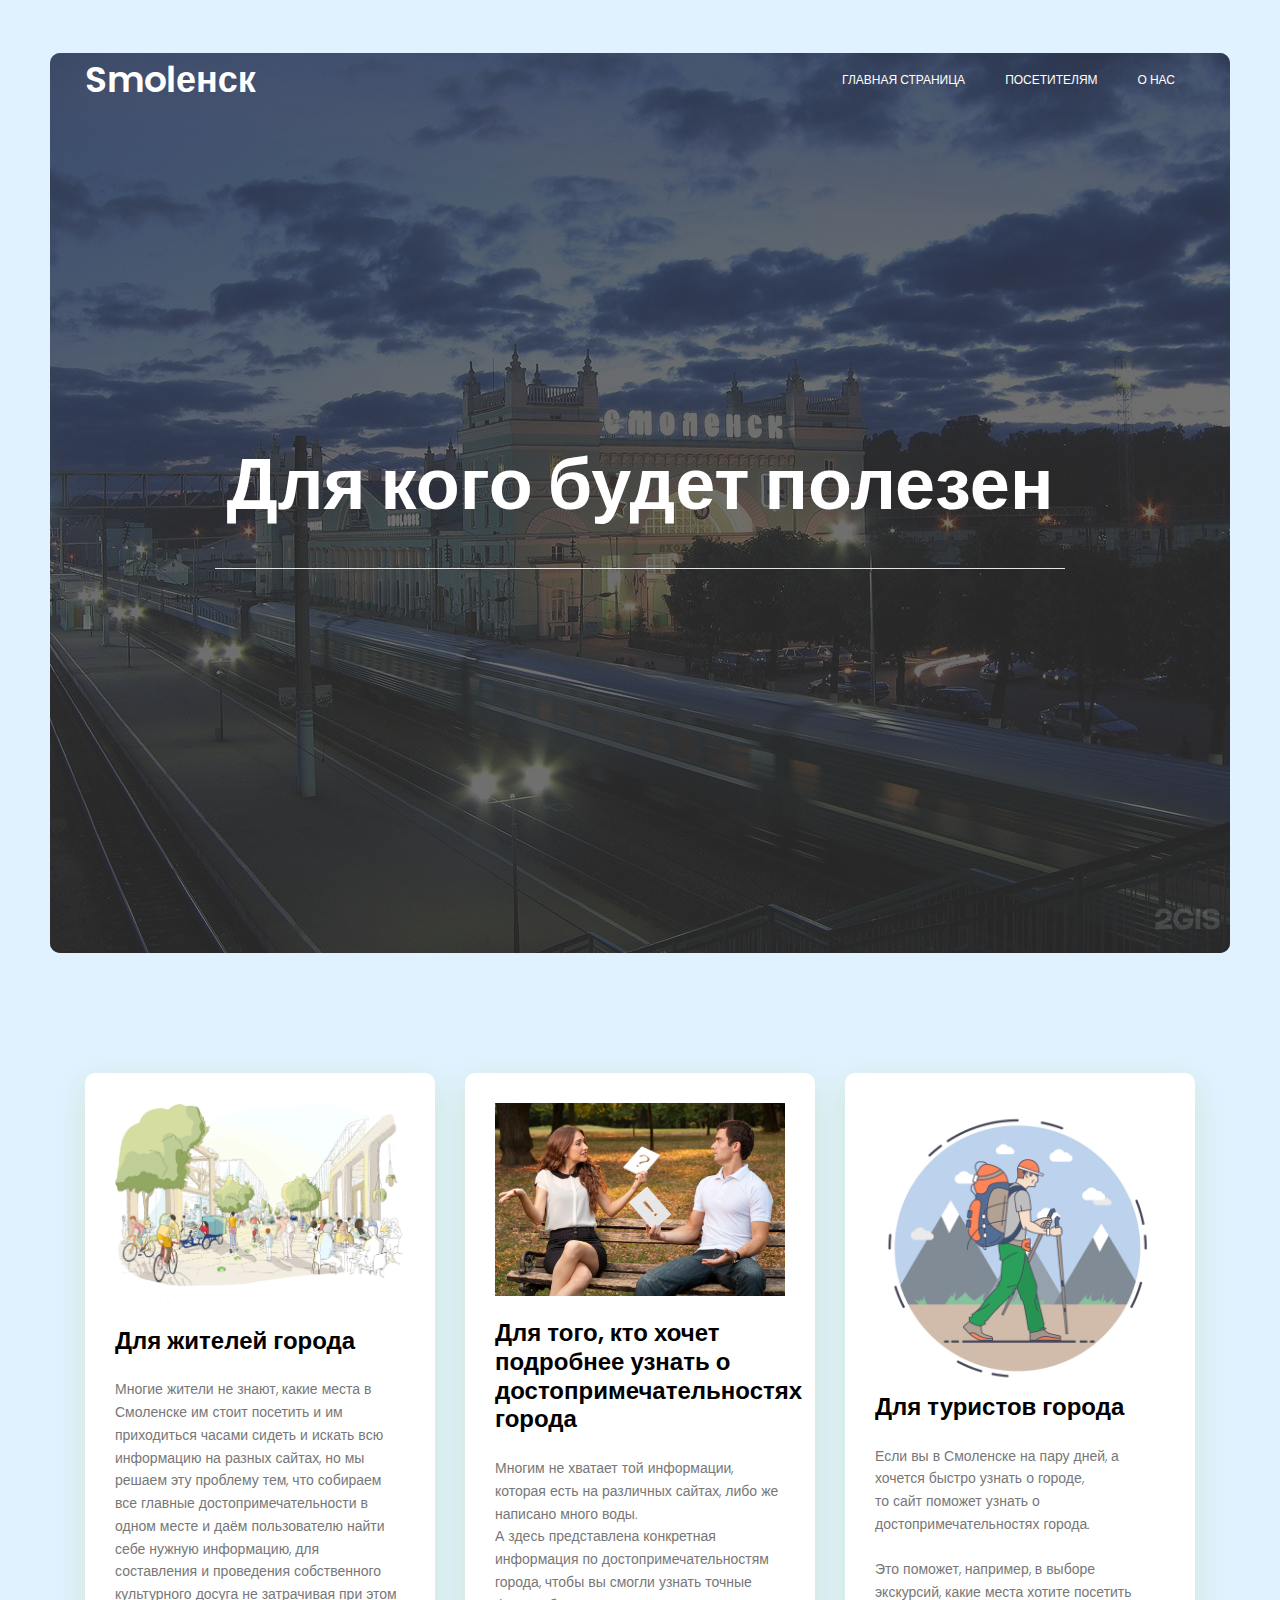
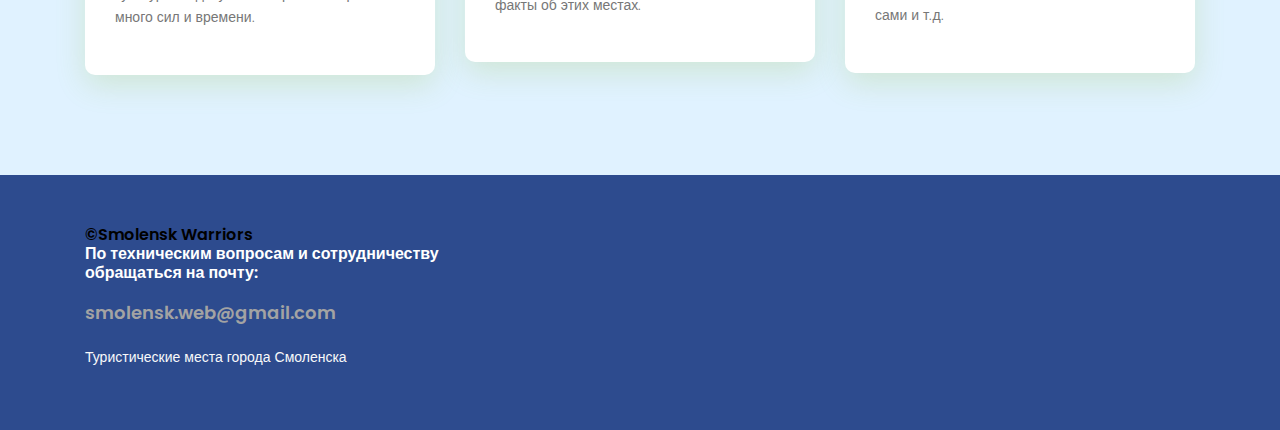
==== commit 22fb2b92: "Add files via upload" ====
--- a/index2.html
+++ b/index2.html
@@ -102,7 +102,10 @@
 						<div class="row">
 							<div class="col-lg-5 col-md-6 col-sm-6">
 								<div class="single-footer-widget">
-									<p>Туристические места города Смоленска</p>
+									<h5 class="credits">©Smolensk Warriors</h5>
+									<h5 class="text-white">По техническим вопросам и сотрудничеству обращаться на почту: <br><br>
+										<h7 class="gmail">smolensk.web@gmail.com</h7></h5><br>
+									<p class="text-light">Туристические места города Смоленска</p>
 								</div>
 							</div>						
 						</div>
--- a/css/main2.css
+++ b/css/main2.css
@@ -2094,7 +2094,6 @@
 }
 
 .section-gap {
-  text-align: center;
   padding: 120px 0;
 }
 
@@ -2421,13 +2420,20 @@
 }
 
 .footer-area {
-  text-align: center;
-  padding-top: 100px;
-  background-color:  #e0f2ff;
+  background-color: rgba(0, 33, 114, 0.8);
+  margin-bottom: -200px;
+  margin-left: -200px;
+  margin-right: -200px;
+  padding-bottom: 45px;
+  padding-top: 50px;
+}
+
+.gmail{
+  color: rgb(163, 163, 163);
 }
 
 h6 {
-  color: #9d9d9d;
+  color: #b2b2b2;
   font-size: 20px;
   font-weight: 300;
 }
@@ -2473,7 +2479,6 @@
   padding-left: 20px;
   border-radius: 0;
   font-size: 14px;
-  padding: 10px 18px;
 }
 
 .single-footer-widget input:focus {
@@ -2574,7 +2579,7 @@
 }
 
 .footer-text a, .footer-text i {
-  color: #545454;
+  color: #808080;
 }
 
 .whole-wrap {
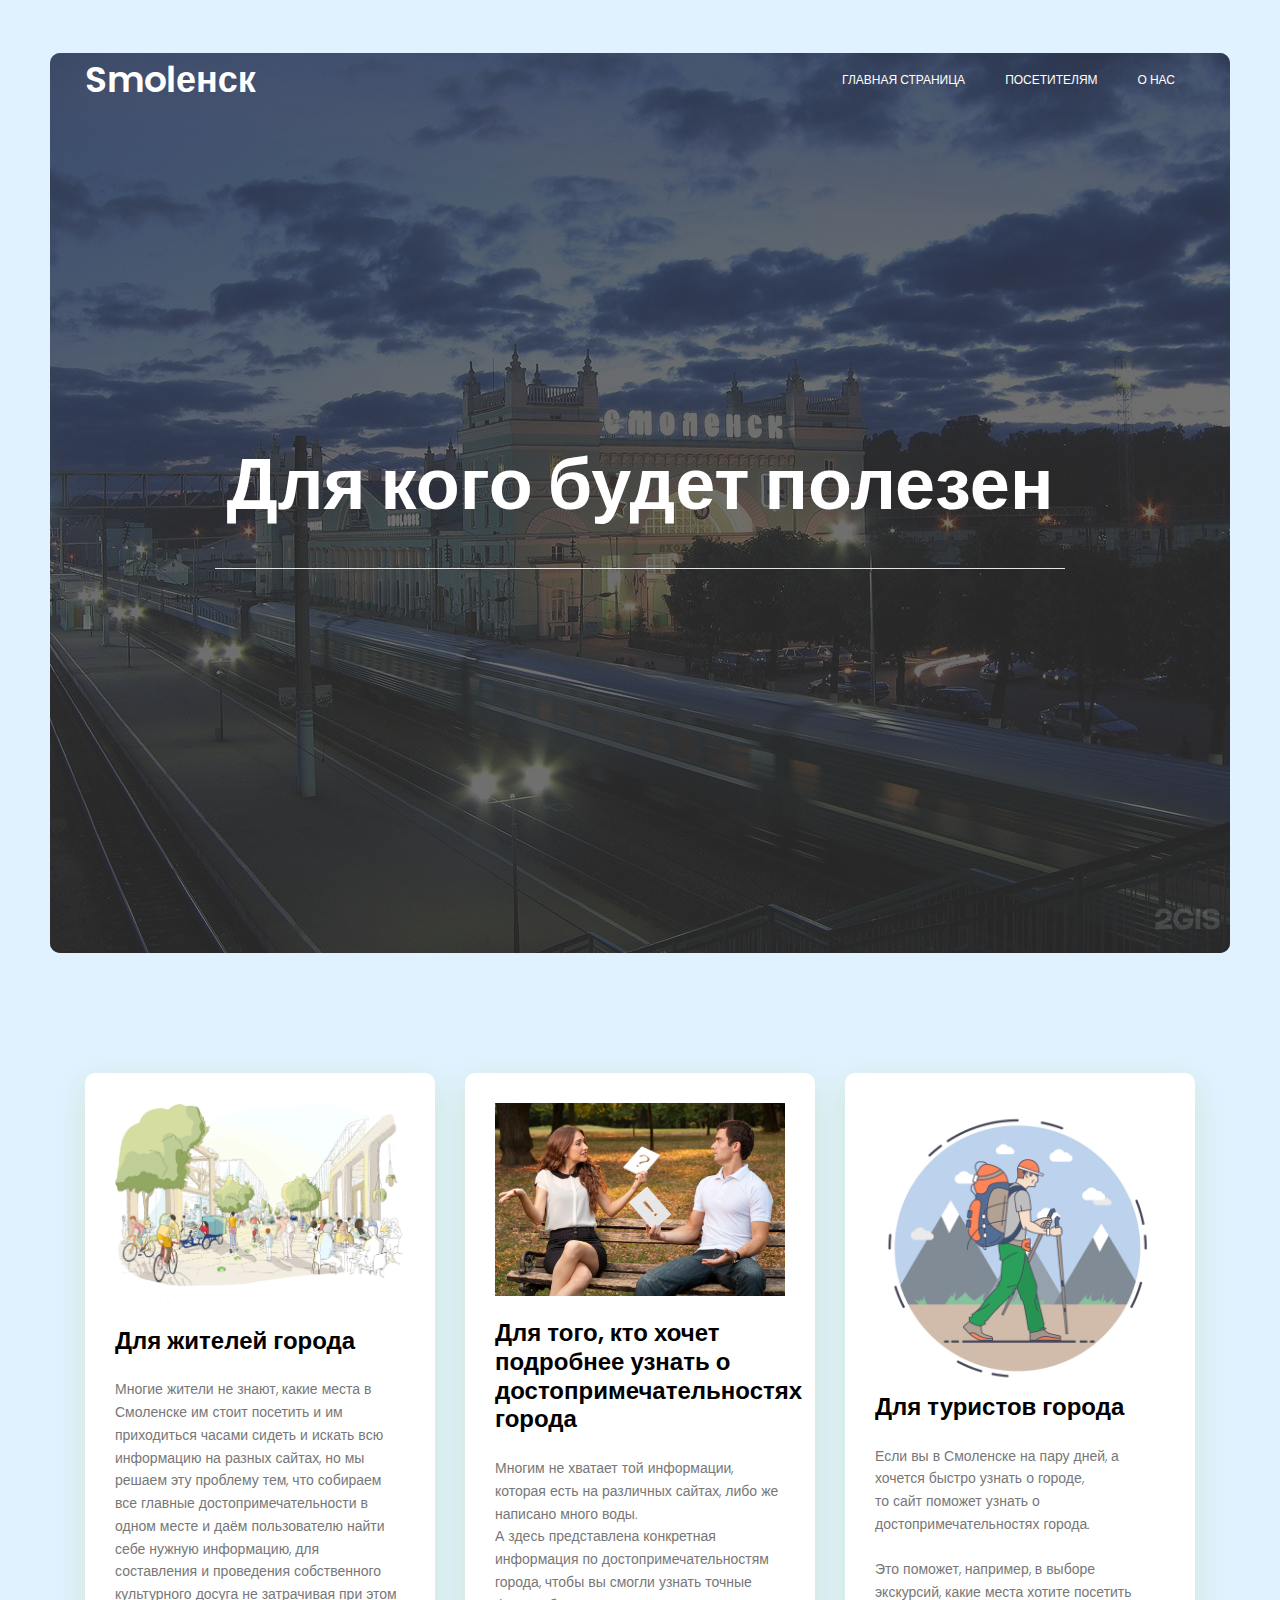
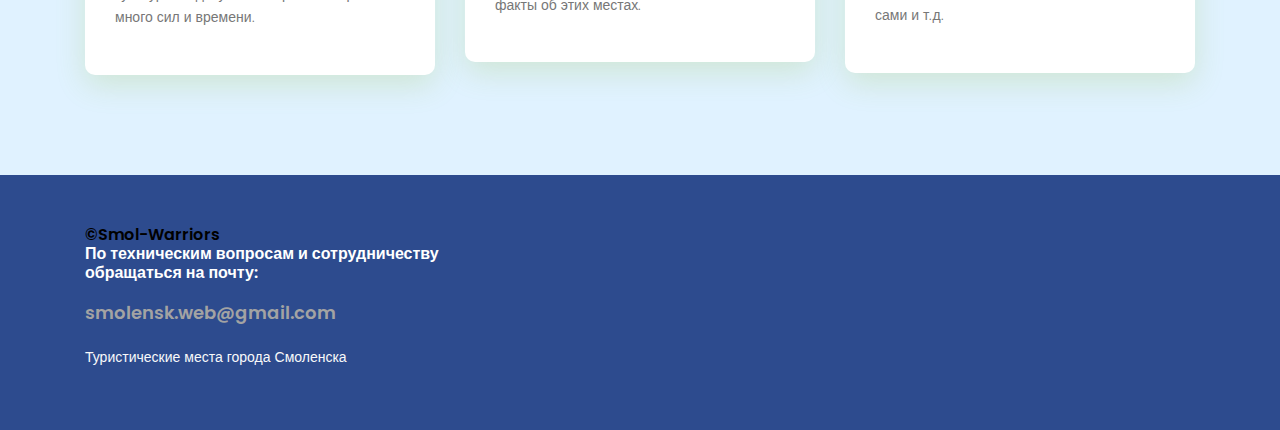
==== commit a2edb09b: "Add files via upload" ====
--- a/index2.html
+++ b/index2.html
@@ -102,7 +102,7 @@
 						<div class="row">
 							<div class="col-lg-5 col-md-6 col-sm-6">
 								<div class="single-footer-widget">
-									<h5 class="credits">©Smolensk Warriors</h5>
+									<h5 class="credits">©Smol-Warriors</h5>
 									<h5 class="text-white">По техническим вопросам и сотрудничеству обращаться на почту: <br><br>
 										<h7 class="gmail">smolensk.web@gmail.com</h7></h5><br>
 									<p class="text-light">Туристические места города Смоленска</p>
